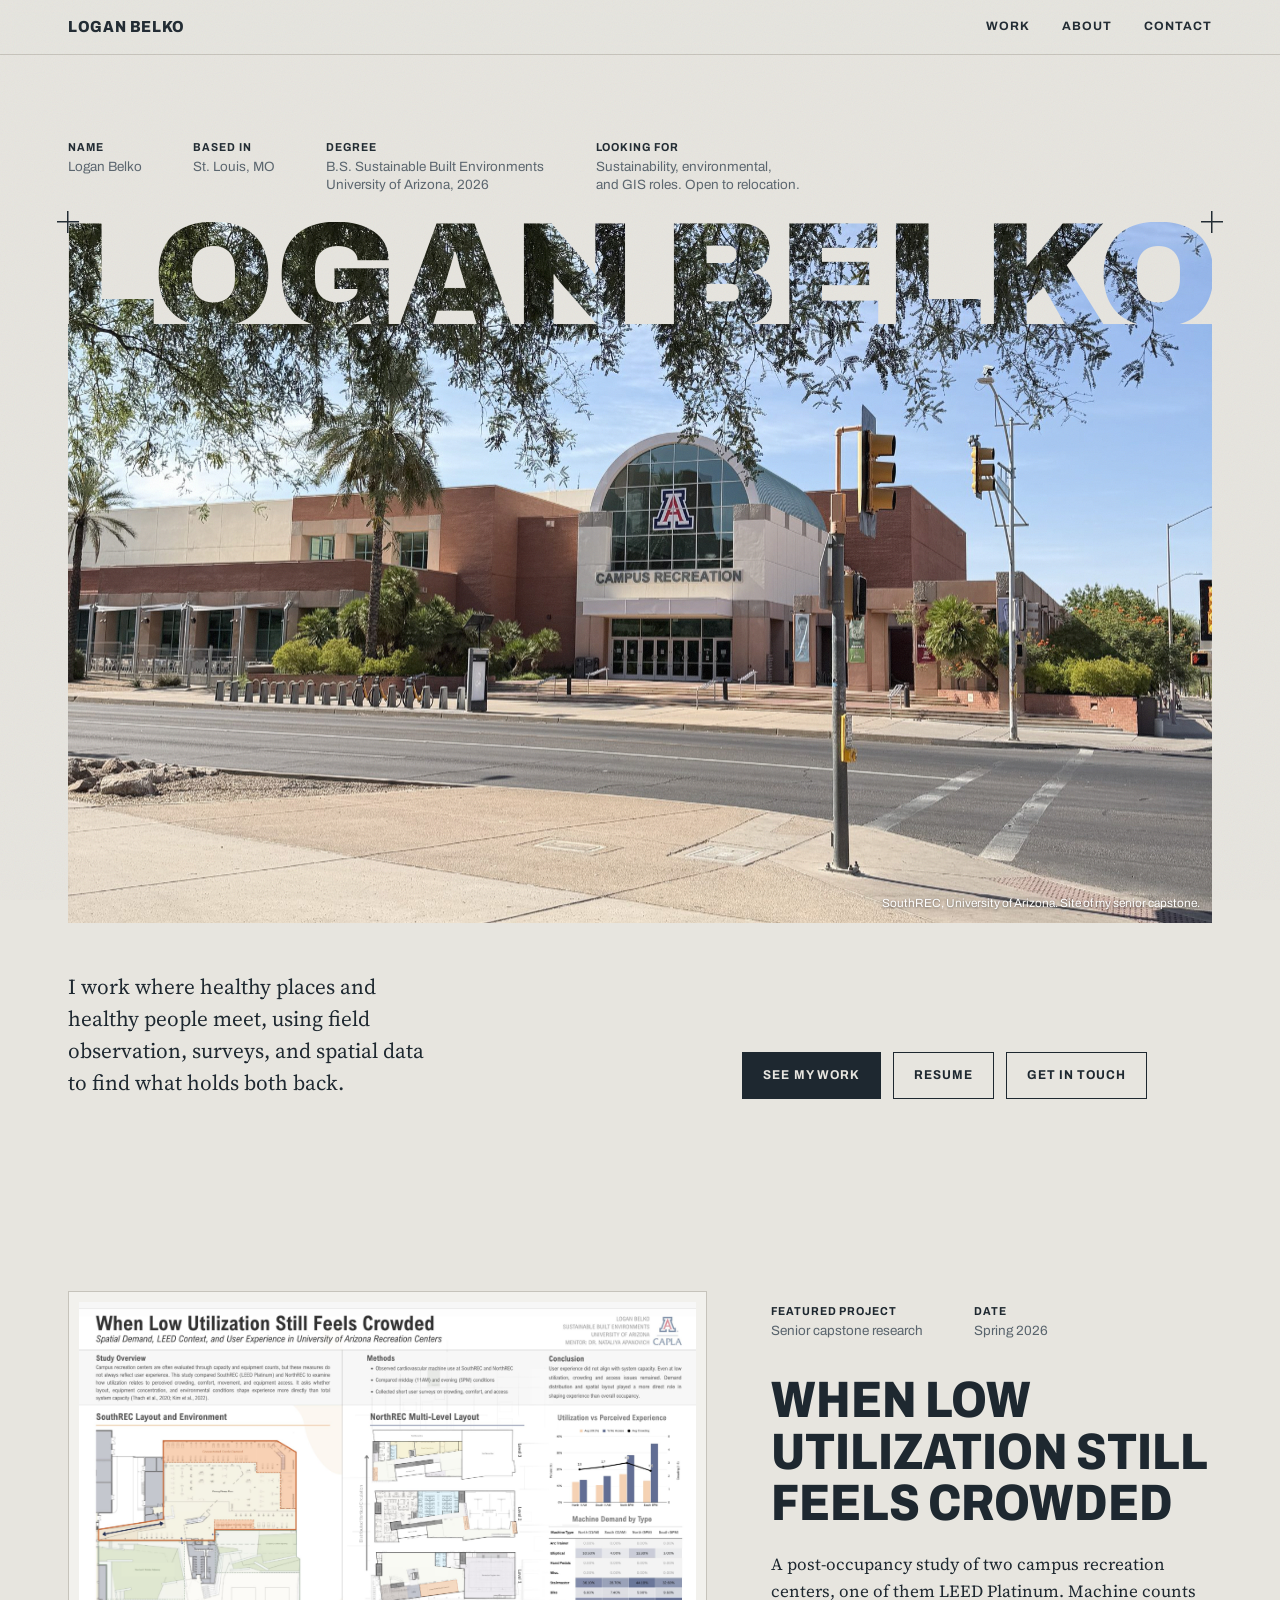
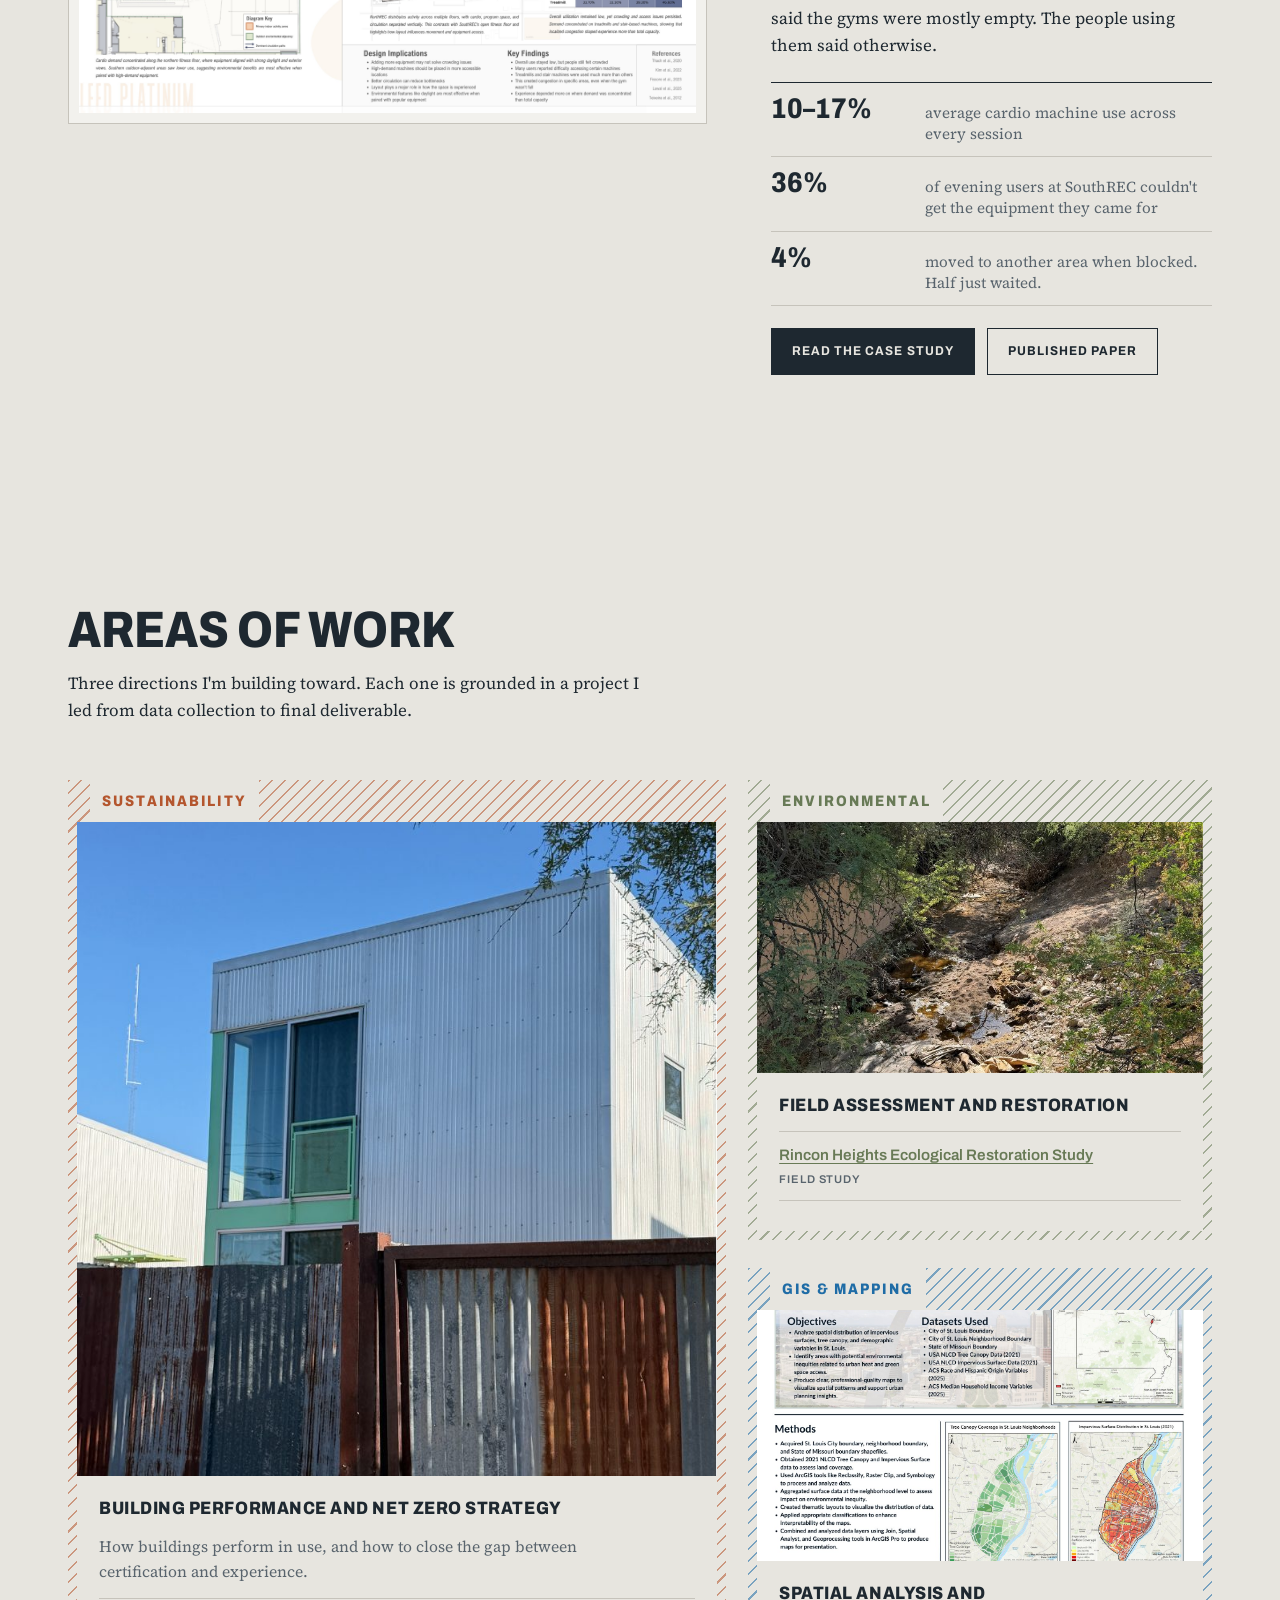
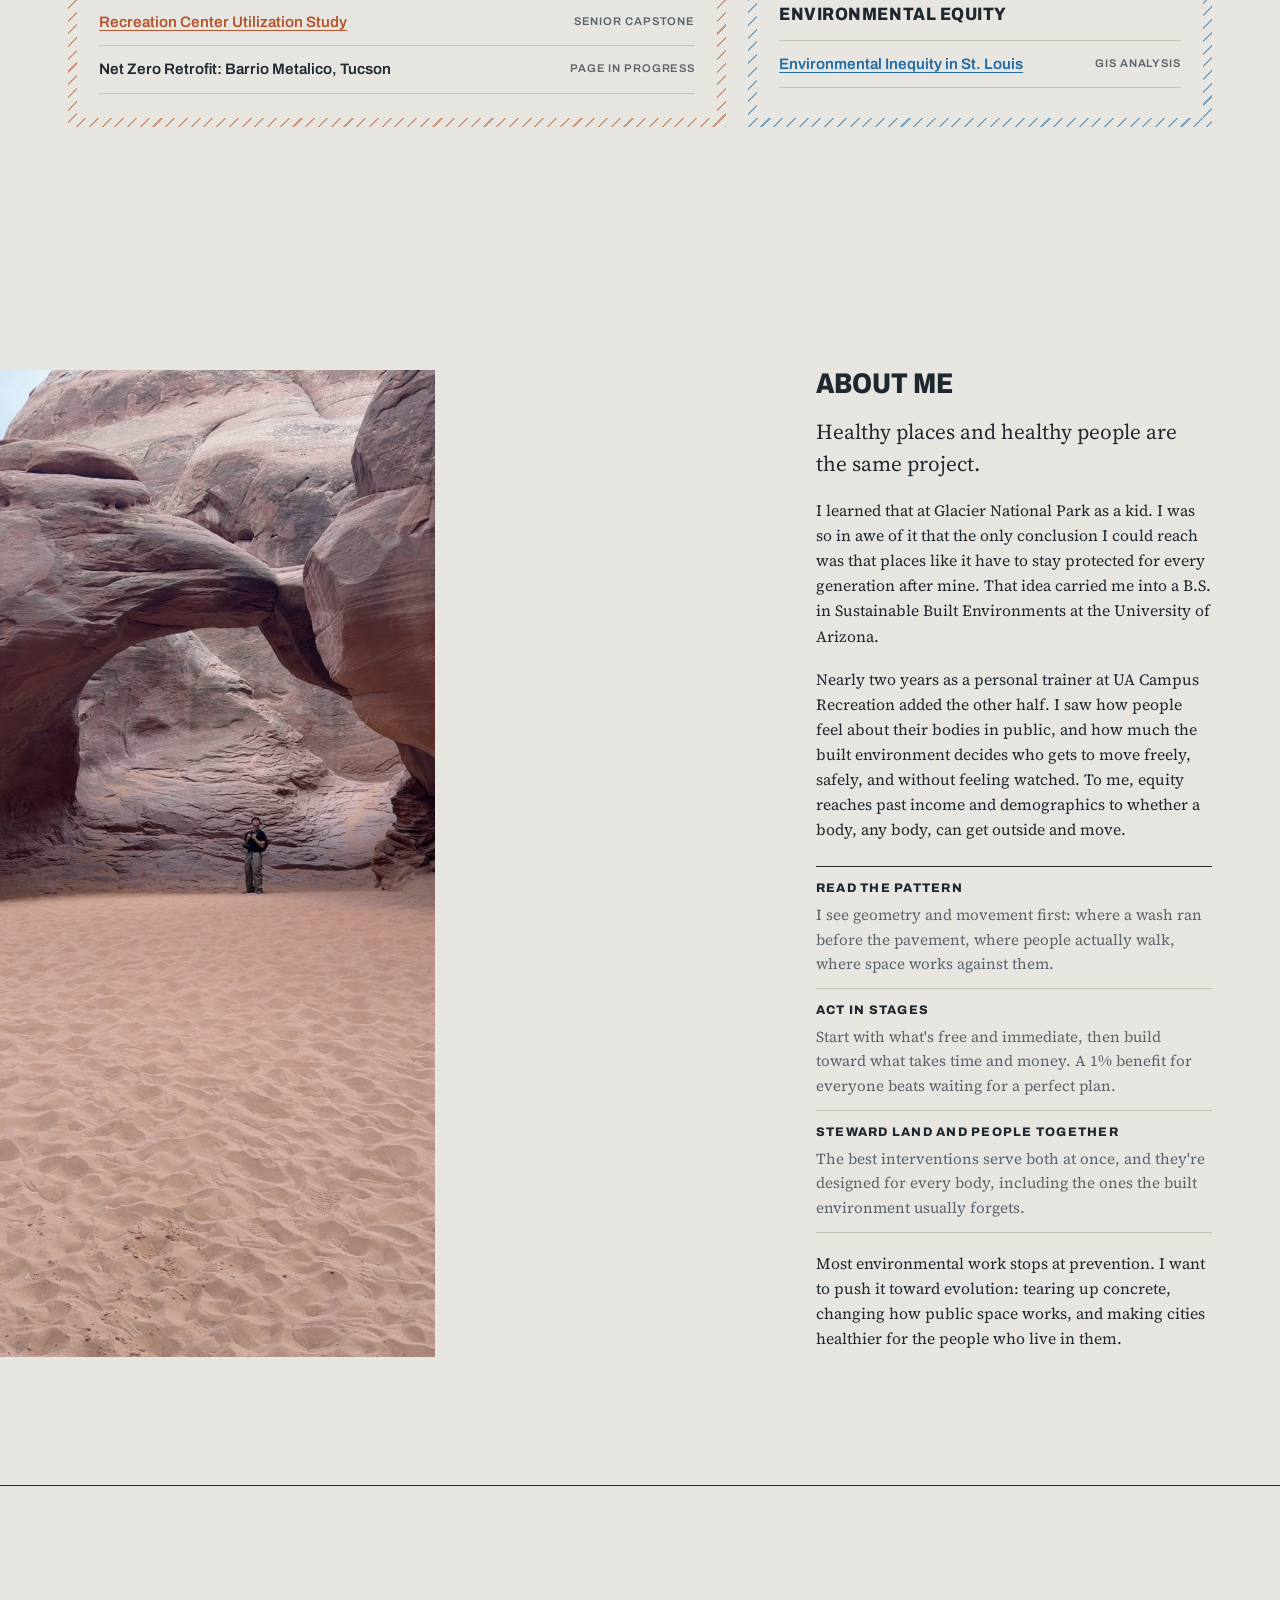
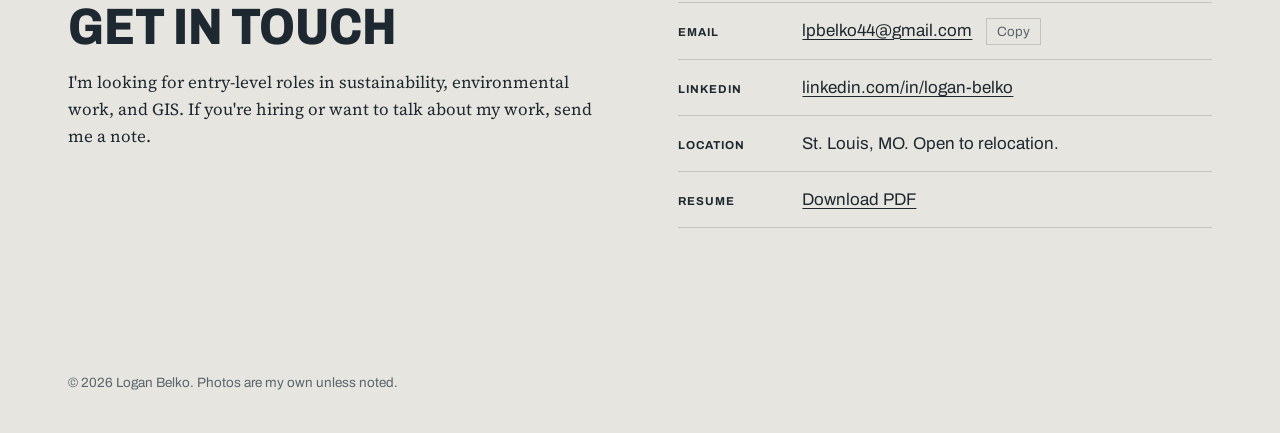
==== index.html @ 1a17f5bf "Add files via upload" ====
<!doctype html>
<html lang="en">
<head>
<meta charset="utf-8">
<meta name="viewport" content="width=device-width, initial-scale=1, viewport-fit=cover">
<title>Logan Belko</title>
<meta name="description" content="Logan Belko: sustainability, environmental, and GIS work grounded in field observation and real-world data.">
<link rel="preconnect" href="https://fonts.googleapis.com">
<link rel="preconnect" href="https://fonts.gstatic.com" crossorigin>
<link rel="stylesheet" href="https://fonts.googleapis.com/css2?family=Archivo:wdth,wght@62..125,400..900&family=Source+Serif+4:ital,opsz,wght@0,8..60,400..600;1,8..60,400&display=swap">
<link rel="stylesheet" href="assets/site.css">
</head>
<body>

<nav class="nav" aria-label="Main">
  <div class="wrap">
    <a class="name" href="#top">Logan Belko</a>
    <ul>
      <li><a href="work.html">Work</a></li>
      <li><a href="#about">About</a></li>
      <li><a href="#contact">Contact</a></li>
    </ul>
  </div>
</nav>

<main id="top">
  <header class="hero">
    <div class="wrap">
      <dl class="tblock">
        <div><dt>Name</dt><dd>Logan Belko</dd></div>
        <div><dt>Based in</dt><dd>St. Louis, MO</dd></div>
        <div><dt>Degree</dt><dd>B.S. Sustainable Built Environments<br>University of Arizona, 2026</dd></div>
        <div><dt>Looking for</dt><dd>Sustainability, environmental,<br>and GIS roles. Open to relocation.</dd></div>
      </dl>

      <figure class="stage sheet">
        <span class="reg tl"></span><span class="reg tr"></span>
        <h1 class="vh">Logan Belko</h1>
        <svg class="hero-svg" viewBox="0 0 1318 808" role="img" aria-label="Logan Belko, with the letters cut out of a photo of SouthREC at the University of Arizona">
          <defs>
            <pattern id="hero-photo" patternUnits="userSpaceOnUse" x="0" y="0" width="1318" height="808">
              <image href="assets/img/southrec-hero.jpg" x="0" y="0" width="1318" height="808" preserveAspectRatio="xMidYMid slice"></image>
            </pattern>
          </defs>
          <rect x="0" y="0" width="1318" height="808" fill="url(#hero-photo)"></rect>
          <rect class="paper" x="-2" y="-2" width="1322" height="120"></rect>
          <text x="-3" y="119" font-size="178" textLength="1330" lengthAdjust="spacingAndGlyphs" fill="url(#hero-photo)">LOGAN BELKO</text>
        </svg>
        <figcaption>SouthREC, University of Arizona. Site of my senior capstone.</figcaption>
      </figure>

      <div class="hero-foot">
        <p class="lede">I work where healthy places and healthy people meet, using field observation, surveys, and spatial data to find what holds both back.</p>
        <div class="actions">
          <a class="btn" href="work.html">See my work</a>
          <a class="btn ghost" href="assets/docs/belko-resume.pdf" target="_blank" rel="noopener">Resume</a>
          <a class="btn ghost" href="#contact">Get in touch</a>
        </div>
      </div>
    </div>
  </header>

  <section class="featured" id="work" aria-labelledby="feat-h">
    <div class="wrap grid">
      <figure>
        <a href="capstone.html"><img src="assets/img/capstone-poster.jpg" width="2800" height="1867" alt="Capstone research poster titled When Low Utilization Still Feels Crowded, with annotated floor plans of SouthREC and NorthREC and a utilization chart."></a>
      </figure>
      <div class="copy">
        <dl class="tblock">
          <div><dt>Featured project</dt><dd>Senior capstone research</dd></div>
          <div><dt>Date</dt><dd>Spring 2026</dd></div>
        </dl>
        <h2 id="feat-h">When low utilization still feels crowded</h2>
        <p>A post-occupancy study of two campus recreation centers, one of them LEED Platinum. Machine counts said the gyms were mostly empty. The people using them said otherwise.</p>
        <div class="stats">
          <div class="stat"><b>10–17%</b><span>average cardio machine use across every session</span></div>
          <div class="stat"><b>36%</b><span>of evening users at SouthREC couldn't get the equipment they came for</span></div>
          <div class="stat"><b>4%</b><span>moved to another area when blocked. Half just waited.</span></div>
        </div>
        <div class="actions"><a class="btn" href="capstone.html">Read the case study</a><a class="btn ghost" href="https://repository.arizona.edu/items/dd9e763f-9bd4-4ec1-b362-192975fb0008" target="_blank" rel="noopener">Published paper</a></div>
      </div>
    </div>
  </section>

  <section class="areas" aria-labelledby="areas-h">
    <div class="wrap">
      <div class="head">
        <h2 id="areas-h">Areas of work</h2>
        <p>Three directions I'm building toward. Each one is grounded in a project I led from data collection to final deliverable.</p>
      </div>
      <div class="plots">
        <article class="plot sust">
          <div class="tag">Sustainability</div>
          <div class="body">
            <img src="assets/img/barrio-metalico.jpg" width="799" height="816" alt="Corrugated metal facade of a Barrio Metalico housing unit in Tucson, behind a rusted metal fence.">
            <div class="text">
              <h3>Building performance and Net Zero strategy</h3>
              <p class="desc">How buildings perform in use, and how to close the gap between certification and experience.</p>
              <ul>
                <li><a href="capstone.html">Recreation Center Utilization Study</a><span class="status">Senior capstone</span></li>
                <li>Net Zero Retrofit: Barrio Metalico, Tucson<span class="status">Page in progress</span></li>
              </ul>
            </div>
          </div>
        </article>
        <article class="plot env">
          <div class="tag">Environmental</div>
          <div class="body">
            <img src="assets/img/rincon-wash.jpg" width="720" height="864" alt="Dry urban wash in Tucson lined with mesquite and dense brush.">
            <div class="text">
              <h3>Field assessment and restoration</h3>
              <ul>
                <li><a href="rincon.html">Rincon Heights Ecological Restoration Study</a><span class="status">Field study</span></li>
              </ul>
            </div>
          </div>
        </article>
        <article class="plot gis">
          <div class="tag">GIS &amp; Mapping</div>
          <div class="body">
            <img src="assets/img/stl-gis-poster.jpg" width="1400" height="1867" style="object-position: center 42%" alt="Poster titled Environmental Inequity in St. Louis, with maps of tree canopy and impervious surface by neighborhood.">
            <div class="text">
              <h3>Spatial analysis and environmental equity</h3>
              <ul>
                <li><a href="stl-gis.html">Environmental Inequity in St. Louis</a><span class="status">GIS analysis</span></li>
              </ul>
            </div>
          </div>
        </article>
      </div>
    </div>
  </section>

  <section class="about" id="about" aria-labelledby="about-h">
    <div class="grid" style="position:relative">
      <figure>
        <img src="assets/img/logan-arches.jpg" width="900" height="1581" alt="Logan Belko standing beneath a red sandstone arch on a sandy trail.">
      </figure>
      <div class="copy">
        <h2 id="about-h">About me</h2>
        <p class="lede" style="font-size: var(--step-1); max-width: none">Healthy places and healthy people are the same project.</p>
        <p>I learned that at Glacier National Park as a kid. I was so in awe of it that the only conclusion I could reach was that places like it have to stay protected for every generation after mine. That idea carried me into a B.S. in Sustainable Built Environments at the University of Arizona.</p>
        <p>Nearly two years as a personal trainer at UA Campus Recreation added the other half. I saw how people feel about their bodies in public, and how much the built environment decides who gets to move freely, safely, and without feeling watched. To me, equity reaches past income and demographics to whether a body, any body, can get outside and move.</p>
        <div class="ethos" aria-label="How I work">
          <div><b>Read the pattern</b><span>I see geometry and movement first: where a wash ran before the pavement, where people actually walk, where space works against them.</span></div>
          <div><b>Act in stages</b><span>Start with what's free and immediate, then build toward what takes time and money. A 1% benefit for everyone beats waiting for a perfect plan.</span></div>
          <div><b>Steward land and people together</b><span>The best interventions serve both at once, and they're designed for every body, including the ones the built environment usually forgets.</span></div>
        </div>
        <p>Most environmental work stops at prevention. I want to push it toward evolution: tearing up concrete, changing how public space works, and making cities healthier for the people who live in them.</p>
      </div>
    </div>
  </section>

  <section class="contact" id="contact" aria-labelledby="contact-h">
    <div class="wrap grid">
      <div style="display:grid; gap:16px; align-content:start">
        <h2 id="contact-h">Get in touch</h2>
        <p>I'm looking for entry-level roles in sustainability, environmental work, and GIS. If you're hiring or want to talk about my work, send me a note.</p>
      </div>
      <dl>
        <div><dt>Email</dt><dd><a href="mailto:lpbelko44@gmail.com" id="email">lpbelko44@gmail.com</a><button class="copy-btn" type="button" id="copy-email" data-copy="lpbelko44@gmail.com">Copy</button></dd></div>
        <div><dt>LinkedIn</dt><dd><a href="https://www.linkedin.com/in/logan-belko" target="_blank" rel="noopener">linkedin.com/in/logan-belko</a></dd></div>
        <div><dt>Location</dt><dd>St. Louis, MO. Open to relocation.</dd></div>
        <div><dt>Resume</dt><dd><a href="assets/docs/belko-resume.pdf" target="_blank" rel="noopener">Download PDF</a></dd></div>
      </dl>
    </div>
  </section>
</main>

<footer><div class="wrap">© 2026 Logan Belko. Photos are my own unless noted.</div></footer>

<script>
document.querySelectorAll('.copy-btn').forEach(function (b) {
  b.addEventListener('click', function () {
    var t = b.getAttribute('data-copy');
    var done = function () { b.textContent = 'Copied'; setTimeout(function () { b.textContent = 'Copy'; }, 1600); };
    if (navigator.clipboard && navigator.clipboard.writeText) {
      navigator.clipboard.writeText(t).then(done, function () { selectText(); });
    } else { selectText(); }
    function selectText() { var r = document.createRange(); r.selectNodeContents(document.getElementById('email')); var s = getSelection(); s.removeAllRanges(); s.addRange(r); }
  });
});
</script>
<script>
// Fit the name to the photo's edges using the font that actually loaded:
// measure the letters' ink, scale so the L and O touch the left and right edges,
// and set the baseline on the top of the photo with no gap.
(function () {
  var svg = document.querySelector('.hero-svg');
  if (!svg || !document.fonts) return;
  var t = svg.querySelector('text'), paper = svg.querySelector('.paper'), W = 1318;
  function fit() {
    var ctx = document.createElement('canvas').getContext('2d');
    ctx.font = '900 100px Archivo';
    var m = ctx.measureText(t.textContent);
    if (!m.actualBoundingBoxAscent) return;
    var left = -m.actualBoundingBoxLeft, right = m.actualBoundingBoxRight, asc = m.actualBoundingBoxAscent;
    var k = W / (right - left);
    t.removeAttribute('textLength'); t.removeAttribute('lengthAdjust');
    t.setAttribute('font-size', (100 * k).toFixed(3));
    t.setAttribute('x', (-left * k).toFixed(3));
    var base = asc * k;
    t.setAttribute('y', base.toFixed(3));
    paper.setAttribute('height', (base + 2 - 1.5).toFixed(3)); // paper stops just above the baseline
  }
  document.fonts.load('900 100px Archivo').then(fit, fit);
  window.addEventListener('load', fit);
})();
</script>
</body>
</html>
---- assets/site.css ----
/* Layout concept: the site reads like a set of plan sheets. Each page has a
   title block (small labels over values), registration marks at the corners,
   generous negative space, and hatched "plots" that organize work like a site map. */
:root {
  --paper: #E7E5DF;      /* concrete */
  --surface: #F2F1ED;    /* lighter sheet */
  --ink: #1E2830;        /* slate ink */
  --muted: #59646D;
  --line: #C6C3BB;
  --rust: #B4562E;       /* oxidized corrugated metal */
  --sage: #687A56;       /* creosote / desert sage */
  --sky: #1F6CA6;        /* Tucson sky */
  --grain-opacity: .07;

  --display: "Archivo", "Helvetica Neue", Arial, sans-serif;
  --body: "Source Serif 4", Georgia, "Times New Roman", serif;

  --step--1: .84rem;
  --step-0: 1.06rem;
  --step-1: 1.33rem;
  --step-2: 1.78rem;
  --step-3: clamp(2rem, 4.4vw, 3.2rem);
  --step-4: clamp(2.6rem, 7vw, 5.6rem);

  --gutter: clamp(16px, 4vw, 48px);
  --max: 1240px;
  color-scheme: light;
}
@media (prefers-color-scheme: dark) {
  :root:not([data-theme="light"]) {
    --paper: #1C232A; --surface: #232C34; --ink: #E6E3DC; --muted: #A3ACB4;
    --line: #38434D; --rust: #D0703F; --sage: #9DB088; --sky: #5A9AD0;
    --grain-opacity: .05; color-scheme: dark;
  }
}
:root[data-theme="dark"] {
  --paper: #1C232A; --surface: #232C34; --ink: #E6E3DC; --muted: #A3ACB4;
  --line: #38434D; --rust: #D0703F; --sage: #9DB088; --sky: #5A9AD0;
  --grain-opacity: .05; color-scheme: dark;
}

*, *::before, *::after { box-sizing: border-box; }
html { scroll-behavior: smooth; }
@media (prefers-reduced-motion: reduce) { html { scroll-behavior: auto; } }
body {
  margin: 0;
  background: var(--paper);
  color: var(--ink);
  font-family: var(--body);
  font-size: var(--step-0);
  line-height: 1.6;
  -webkit-font-smoothing: antialiased;
}
/* paper grain */
body::before {
  content: ""; position: fixed; inset: 0; pointer-events: none; z-index: 50;
  opacity: var(--grain-opacity);
  background-image: url("data:image/svg+xml;utf8,<svg xmlns='http://www.w3.org/2000/svg' width='180' height='180'><filter id='n'><feTurbulence type='fractalNoise' baseFrequency='.9' numOctaves='2' stitchTiles='stitch'/></filter><rect width='100%' height='100%' filter='url(%23n)'/></svg>");
}
img { max-width: 100%; display: block; height: auto; }
a { color: inherit; text-decoration-thickness: 1px; text-underline-offset: .2em; }
a:hover { color: var(--rust); }
:focus-visible { outline: 2px solid var(--sky); outline-offset: 3px; }
.vh { position: absolute !important; width: 1px; height: 1px; overflow: hidden; clip: rect(0 0 0 0); white-space: nowrap; }

.wrap { max-width: var(--max); margin-inline: auto; padding-inline: var(--gutter); }
section { padding-block: clamp(56px, 9vw, 120px); }

/* ---------- type ---------- */
h1, h2, h3 { font-family: var(--display); line-height: 1; margin: 0; text-wrap: balance; text-transform: uppercase; letter-spacing: 0; }
h2 { font-size: var(--step-3); font-weight: 800; font-stretch: 85%; }
h3 { font-size: 1.12rem; font-weight: 800; font-stretch: 88%; line-height: 1.2; letter-spacing: .03em; }
p { margin: 0; max-width: 65ch; }
.lede { font-size: var(--step-1); line-height: 1.5; max-width: 34ch; }
.small { font-size: var(--step--1); color: var(--muted); }

/* title block: small label over value, like a drawing sheet */
.tblock { display: flex; flex-wrap: wrap; gap: 14px clamp(20px, 4vw, 56px); font-family: var(--display); font-size: var(--step--1); line-height: 1.35; }
.tblock div { min-width: 0; }
.tblock dt, .tblock .k { font-weight: 700; font-stretch: 90%; text-transform: uppercase; letter-spacing: .08em; font-size: .72rem; margin-bottom: 2px; }
.tblock dd, .tblock .v { margin: 0; color: var(--muted); }

/* registration marks */
.sheet { position: relative; }
.reg { position: absolute; width: 22px; height: 22px; pointer-events: none;
  background:
    linear-gradient(var(--ink), var(--ink)) center / 100% 1.5px no-repeat,
    linear-gradient(var(--ink), var(--ink)) center / 1.5px 100% no-repeat; }
.reg.tl { top: -11px; left: -11px; } .reg.tr { top: -11px; right: -11px; }
.reg.bl { bottom: -11px; left: -11px; } .reg.br { bottom: -11px; right: -11px; }

/* ---------- nav ---------- */
.nav { position: sticky; top: env(safe-area-inset-top, 0px); z-index: 20; background: color-mix(in srgb, var(--paper) 92%, transparent); backdrop-filter: blur(6px); border-bottom: 1px solid var(--line); }
.nav .wrap { display: flex; align-items: center; justify-content: space-between; gap: 16px; padding-block: 14px; font-family: var(--display); }
.nav .name { font-weight: 800; font-stretch: 88%; text-decoration: none; font-size: 1rem; text-transform: uppercase; letter-spacing: .04em; }
.nav ul { display: flex; gap: clamp(14px, 3vw, 32px); list-style: none; margin: 0; padding: 0; font-size: .76rem; font-weight: 700; text-transform: uppercase; letter-spacing: .08em; }
.nav ul a { text-decoration: none; }

/* ---------- buttons ---------- */
.actions { display: flex; flex-wrap: wrap; gap: 12px; }
.btn { display: inline-block; font-family: var(--display); font-weight: 700; font-stretch: 92%; font-size: .8rem; text-transform: uppercase; letter-spacing: .08em; padding: 12px 20px; text-decoration: none; border: 1.5px solid var(--ink); background: var(--ink); color: var(--paper); }
.btn:hover { background: var(--rust); border-color: var(--rust); color: var(--paper); }
.btn.ghost { background: transparent; color: var(--ink); }
.btn.ghost:hover { border-color: var(--rust); color: var(--rust); background: transparent; }

/* ---------- hero (home) ---------- */
.hero { padding-block: clamp(32px, 6vw, 72px) clamp(40px, 6vw, 80px); }
.hero .tblock { margin-bottom: clamp(16px, 3vw, 28px); }
.stage { margin: 0; position: relative; width: 100%; }
.hero-svg { display: block; width: 100%; height: auto; }
.hero-svg .paper { fill: var(--paper); }
.hero-svg text { font-family: var(--display); font-weight: 900; font-stretch: 100%; }
.stage .reg { z-index: 2; }
.stage figcaption { position: absolute; right: 12px; bottom: 10px; font-family: var(--display); font-size: .74rem; color: #fff; text-shadow: 0 1px 3px rgba(0,0,0,.6); }
.hero-foot { display: grid; grid-template-columns: minmax(0, 1.3fr) minmax(0, 1fr); gap: 28px clamp(24px, 5vw, 72px); align-items: end; margin-top: clamp(28px, 4vw, 48px); }
@media (max-width: 760px) { .hero-foot { grid-template-columns: 1fr; } }

/* ---------- featured ---------- */
.featured .grid { display: grid; grid-template-columns: minmax(0, 1.45fr) minmax(0, 1fr); gap: clamp(28px, 5vw, 64px); align-items: start; }
.featured figure { margin: 0; border: 1px solid var(--line); background: var(--surface); padding: 10px; }
.featured .copy { display: grid; gap: 22px; }
.stats { display: grid; gap: 0; border-top: 1.5px solid var(--ink); }
.stat { display: grid; grid-template-columns: 8.6rem minmax(0, 1fr); gap: 16px; align-items: baseline; padding-block: 12px; border-bottom: 1px solid var(--line); }
.stat b { font-family: var(--display); font-size: var(--step-2); font-weight: 800; font-stretch: 85%; font-variant-numeric: tabular-nums; line-height: 1; white-space: nowrap; }
.stat span { font-size: .95rem; color: var(--muted); line-height: 1.4; }
@media (max-width: 860px) { .featured .grid { grid-template-columns: 1fr; } }

/* ---------- work areas as hatched plots ---------- */
.areas .head { display: grid; gap: 14px; margin-bottom: clamp(36px, 5vw, 56px); }
.plots { display: grid; grid-template-columns: repeat(12, minmax(0, 1fr)); gap: 28px 22px; }
.plot { --c: var(--rust); position: relative; padding: 42px 9px 9px;
  background: repeating-linear-gradient(135deg, color-mix(in srgb, var(--c) 55%, transparent) 0 1.5px, transparent 1.5px 9px); }
.plot.sust { --c: var(--rust); grid-column: 1 / 8; grid-row: 1 / 3; }
.plot.env  { --c: var(--sage); grid-column: 8 / 13; grid-row: 1; }
.plot.gis  { --c: var(--sky);  grid-column: 8 / 13; grid-row: 2; }
/* the notch: a section of linework removed, holding the area name */
.plot .tag { position: absolute; top: 0; left: 22px; height: 42px; display: flex; align-items: center; padding-inline: 12px;
  background: var(--paper); color: var(--c); font-family: var(--display); font-weight: 800; font-stretch: 85%;
  font-size: .95rem; letter-spacing: .14em; text-transform: uppercase; }
.plot .body { background: var(--paper); display: grid; grid-template-rows: auto 1fr; min-width: 0; height: 100%; }
.plot .body img { width: 100%; object-fit: cover; aspect-ratio: 16 / 9; }
.plot.sust .body { grid-template-rows: minmax(0, 1fr) auto; }
.plot.sust .body img { aspect-ratio: auto; height: 100%; min-height: 300px; }
.plot .text { padding: 22px 22px 24px; display: grid; gap: 14px; align-content: start; }
.plot .desc { color: var(--muted); font-size: .98rem; }
.plot ul { list-style: none; margin: 0; padding: 0; display: grid; border-top: 1px solid var(--line); }
.plot li { display: flex; flex-wrap: wrap; justify-content: space-between; gap: 4px 16px; padding-block: 11px; border-bottom: 1px solid var(--line); font-family: var(--display); font-size: .95rem; font-weight: 600; }
.plot li .status { font-weight: 600; color: var(--muted); font-size: .7rem; text-transform: uppercase; letter-spacing: .08em; align-self: center; }
.plot li a { color: var(--c); }
@media (max-width: 860px) {
  .plot.sust, .plot.env, .plot.gis { grid-column: 1 / -1; grid-row: auto; }
  .plot.sust .body img { aspect-ratio: 4 / 3; height: auto; min-height: 0; }
}

/* ---------- about: staircase composition ----------
   A tall photo runs off the left edge of the page; the text sits small and low
   in a wide field of empty space, like the lone figure on the stairs. */
.about { padding-block: clamp(64px, 10vw, 140px); overflow: hidden; }
.about .grid { display: grid; grid-template-columns: minmax(0, 34vw) minmax(0, 1fr); min-height: clamp(560px, 88vh, 880px); }
.about figure { margin: 0; height: 100%; position: relative; }
.about img { width: 100%; height: 100%; object-fit: cover; object-position: center 40%; }
.about .copy { align-self: end; justify-self: end; display: grid; gap: 18px; box-sizing: content-box; max-width: 44ch;
  padding-inline: clamp(32px, 6vw, 96px) max(var(--gutter), calc((100vw - var(--max)) / 2 + var(--gutter))); padding-bottom: 6px; }
.about .copy h2 { font-size: var(--step-2); }
.about .copy p { font-size: .98rem; }
.about .mark { position: absolute; top: 0; right: max(var(--gutter), calc((100vw - var(--max)) / 2 + var(--gutter))); font-family: var(--display); font-size: .72rem; font-weight: 700; letter-spacing: .08em; text-transform: uppercase; color: var(--muted); }
@media (max-width: 760px) {
  .about .grid { grid-template-columns: 1fr; min-height: 0; gap: 32px; }
  .about figure { height: auto; margin-right: 30%; }
  .about img { aspect-ratio: 3 / 4; height: auto; }
  .about .copy { justify-self: stretch; padding-inline: var(--gutter); box-sizing: border-box; max-width: none; }
  .about .mark { display: none; }
}

/* ---------- contact ---------- */
.contact { border-top: 1.5px solid var(--ink); }
.contact .grid { display: grid; grid-template-columns: minmax(0, 1fr) minmax(0, 1fr); gap: 32px clamp(24px, 6vw, 96px); }
.contact dl { margin: 0; display: grid; gap: 0; border-top: 1px solid var(--line); font-family: var(--display); }
.contact dl div { display: grid; grid-template-columns: 7rem minmax(0, 1fr); gap: 12px; padding-block: 14px; border-bottom: 1px solid var(--line); align-items: baseline; }
.contact dt { font-weight: 700; font-size: .72rem; text-transform: uppercase; letter-spacing: .08em; }
.contact dd { margin: 0; overflow-wrap: anywhere; display: flex; flex-wrap: wrap; gap: 8px 14px; align-items: baseline; }
.copy-btn { font: inherit; font-size: var(--step--1); background: none; border: 1px solid var(--line); color: var(--muted); padding: 2px 10px; cursor: pointer; }
.copy-btn:hover { border-color: var(--ink); color: var(--ink); }
@media (max-width: 760px) { .contact .grid { grid-template-columns: 1fr; } }
footer { padding-block: 28px 40px; font-family: var(--display); font-size: var(--step--1); color: var(--muted); }

/* ---------- project page ---------- */
.p-hero { padding-block: clamp(40px, 7vw, 88px) clamp(28px, 4vw, 48px); display: grid; gap: clamp(24px, 4vw, 40px); }
.p-hero h1 { font-size: var(--step-4); font-weight: 900; font-stretch: 80%; line-height: .94; max-width: 16ch; }
.p-hero .sub { font-size: var(--step-1); font-style: italic; color: var(--muted); max-width: 46ch; }
.back { font-family: var(--display); font-size: .74rem; font-weight: 700; text-decoration: none; text-transform: uppercase; letter-spacing: .08em; }
.poster { margin: 0; border: 1px solid var(--line); background: var(--surface); padding: clamp(6px, 1.2vw, 14px); }
.poster figcaption, .fig figcaption { font-family: var(--display); font-size: var(--step--1); color: var(--muted); margin-top: 10px; }
.keyfigs { display: grid; grid-template-columns: repeat(3, minmax(0, 1fr)); border-top: 1.5px solid var(--ink); }
.keyfigs div { padding: 18px 20px 4px 0; display: grid; gap: 8px; align-content: start; }
.keyfigs b { font-family: var(--display); font-size: var(--step-3); font-weight: 800; font-stretch: 82%; line-height: 1; font-variant-numeric: tabular-nums; }
.keyfigs span { color: var(--muted); font-size: .97rem; line-height: 1.45; max-width: 30ch; }
@media (max-width: 700px) { .keyfigs { grid-template-columns: 1fr; } .keyfigs div { border-bottom: 1px solid var(--line); padding-bottom: 16px; } }

.split { display: grid; grid-template-columns: minmax(0, 260px) minmax(0, 1fr); gap: 20px clamp(28px, 6vw, 88px); align-items: start; }
.split > h2 { font-size: var(--step-2); position: sticky; top: 80px; }
.split .content { display: grid; gap: 22px; min-width: 0; }
@media (max-width: 820px) { .split { grid-template-columns: 1fr; } .split > h2 { position: static; } }
.p-section { padding-block: clamp(44px, 7vw, 96px); border-top: 1px solid var(--line); }

.spec { margin: 0; display: grid; border-top: 1.5px solid var(--ink); }
.spec div { display: grid; grid-template-columns: 9rem minmax(0, 1fr); gap: 16px; padding-block: 12px; border-bottom: 1px solid var(--line); }
.spec dt { font-family: var(--display); font-weight: 700; font-size: .74rem; text-transform: uppercase; letter-spacing: .08em; padding-top: .3em; }
.spec dd { margin: 0; }
@media (max-width: 520px) { .spec div { grid-template-columns: 1fr; gap: 2px; } }

.finding { display: grid; gap: 14px; min-width: 0; }
.finding > *, .split .content > * { min-width: 0; }
.finding + .finding { margin-top: clamp(28px, 4vw, 44px); }
.chart-card { background: var(--surface); border: 1px solid var(--line); padding: clamp(14px, 2.5vw, 26px); }
.legend { display: flex; flex-wrap: wrap; gap: 8px 22px; font-family: var(--display); font-size: var(--step--1); margin-bottom: 8px; }
.legend i { display: inline-block; width: 10px; height: 10px; border-radius: 50%; margin-right: 7px; vertical-align: 0; }
.chart-wrap { overflow-x: auto; }
.chart-wrap svg { display: block; width: 100%; min-width: 520px; height: auto; font-family: var(--display); }
.chart-wrap svg .axis { stroke: var(--line); }
.chart-wrap svg .tick { fill: var(--muted); font-size: 12px; }
.chart-wrap svg .rowlab { fill: var(--ink); font-size: 13px; font-weight: 600; }
.chart-wrap svg .val { fill: var(--ink); font-size: 12px; font-variant-numeric: tabular-nums; }
.chart-wrap svg .link { stroke: var(--line); stroke-width: 3; stroke-linecap: round; }
.chart-wrap svg .d-use { fill: var(--sky); stroke: var(--surface); stroke-width: 2; }
.chart-wrap svg .d-no { fill: var(--rust); stroke: var(--surface); stroke-width: 2; }
.chart-wrap svg .hit:hover + g circle, .chart-wrap svg g.row:hover circle { r: 8; }

details { font-family: var(--display); font-size: var(--step--1); margin-top: 12px; }
details summary { cursor: pointer; color: var(--muted); }
.data { width: 100%; border-collapse: collapse; font-family: var(--display); font-size: .92rem; font-variant-numeric: tabular-nums; }
.data th, .data td { text-align: left; padding: 9px 10px 9px 0; border-bottom: 1px solid var(--line); }
.data thead th { font-weight: 700; border-bottom: 1.5px solid var(--ink); font-size: .72rem; text-transform: uppercase; letter-spacing: .06em; }
.data td.num { text-align: right; padding-right: 0; }
.tbl-wrap { overflow-x: auto; }
.barcell { display: grid; grid-template-columns: minmax(0, 1fr) 3.4rem; align-items: center; gap: 8px; min-width: 110px; }
.barcell i { display: block; height: 8px; background: var(--sky); border-radius: 0 4px 4px 0; }
.barcell span { text-align: right; }

.hbars { display: grid; gap: 10px; font-family: var(--display); font-size: .95rem; }
.hbars div { display: grid; grid-template-columns: 11rem minmax(0, 1fr) 3.4rem; gap: 12px; align-items: center; }
.hbars i { display: block; height: 14px; background: var(--rust); border-radius: 0 4px 4px 0; }
.hbars span { text-align: right; font-variant-numeric: tabular-nums; }
@media (max-width: 520px) { .hbars div { grid-template-columns: 8rem minmax(0, 1fr) 3rem; font-size: .88rem; } }

.plans { display: grid; grid-template-columns: repeat(2, minmax(0, 1fr)); gap: 20px; }
.fig { margin: 0; }
.fig img { border: 1px solid var(--line); background: #fff; }
@media (max-width: 700px) { .plans { grid-template-columns: 1fr; } }

.bul { margin: 0; padding: 0; list-style: none; display: grid; border-top: 1.5px solid var(--ink); }
.bul li { padding: 12px 0; border-bottom: 1px solid var(--line); max-width: 65ch; }
.links-row { display: flex; flex-wrap: wrap; gap: 12px; }

/* ---------- work index page ---------- */
.w-area { padding-block: clamp(28px, 4vw, 48px); }
.w-band { --c: var(--rust); position: relative; height: 42px; margin-bottom: 8px;
  background: repeating-linear-gradient(135deg, color-mix(in srgb, var(--c) 55%, transparent) 0 1.5px, transparent 1.5px 9px); }
.w-band.env { --c: var(--sage); } .w-band.gis { --c: var(--sky); }
.w-band h2 { position: absolute; top: 0; left: 22px; height: 42px; display: flex; align-items: center; padding-inline: 12px;
  background: var(--paper); color: var(--c); font-size: .95rem; font-weight: 800; font-stretch: 85%; letter-spacing: .14em; }
.w-list { list-style: none; margin: 0; padding: 0; }
.w-item { display: grid; grid-template-columns: 200px minmax(0, 1fr) auto; gap: 16px clamp(18px, 3vw, 36px); align-items: center;
  padding-block: 18px; border-bottom: 1px solid var(--line); }
.w-item img { width: 200px; aspect-ratio: 4 / 3; object-fit: cover; border: 1px solid var(--line); }
.w-item .t { display: grid; gap: 6px; min-width: 0; }
.w-item h3 { text-transform: none; letter-spacing: 0; font-size: var(--step-1); font-stretch: 90%; }
.w-item h3 a { text-decoration: none; }
.w-item h3 a:hover { color: var(--rust); }
.w-item .meta { font-family: var(--display); font-size: .74rem; font-weight: 600; text-transform: uppercase; letter-spacing: .08em; color: var(--muted); }
.w-item p { color: var(--muted); font-size: .98rem; }
.w-item .status { font-family: var(--display); font-size: .7rem; font-weight: 700; text-transform: uppercase; letter-spacing: .08em; color: var(--muted); white-space: nowrap; }
@media (max-width: 700px) {
  .w-item { grid-template-columns: 1fr; }
  .w-item img { width: 100%; aspect-ratio: 16 / 9; }
}
@media (max-width: 600px) { .stage figcaption { position: static; color: var(--muted); text-shadow: none; margin-top: 8px; font-size: .72rem; } }

/* ---------- placeholders (content still to come) ---------- */
.ph { border: 1.5px dashed var(--line); padding: 18px; display: grid; gap: 6px; align-content: center; justify-items: start;
  background: repeating-linear-gradient(135deg, color-mix(in srgb, var(--muted) 10%, transparent) 0 1px, transparent 1px 10px);
  font-family: var(--display); color: var(--muted); }
.ph b { font-size: .72rem; font-weight: 700; letter-spacing: .1em; text-transform: uppercase; color: var(--ink); }
.ph span { font-size: .9rem; max-width: 44ch; }
.ph.tall { aspect-ratio: 4 / 5; }
.ph.wide { aspect-ratio: 16 / 9; }

/* ---------- map + narrative split (GIS) ---------- */
.layer { display: grid; grid-template-columns: minmax(0, 1fr) minmax(0, 1fr); gap: 24px clamp(28px, 5vw, 72px); align-items: start;
  padding-block: clamp(36px, 6vw, 72px); border-top: 1px solid var(--line); }
.layer figure { margin: 0; position: sticky; top: 84px; }
.layer figure img { width: 100%; border: 1px solid var(--line); background: #fff; }
.layer figure figcaption { font-family: var(--display); font-size: var(--step--1); color: var(--muted); margin-top: 10px; }
.layer .n { display: grid; gap: 16px; min-width: 0; }
.layer .idx { font-family: var(--display); font-size: .72rem; font-weight: 700; letter-spacing: .1em; text-transform: uppercase; color: var(--sky); }
.layer h2 { font-size: var(--step-2); }
.layer .reads { margin: 0; display: grid; border-top: 1.5px solid var(--ink); }
.layer .reads div { display: grid; grid-template-columns: 8.5rem minmax(0, 1fr); gap: 14px; padding-block: 11px; border-bottom: 1px solid var(--line); }
.layer .reads dt { font-family: var(--display); font-size: .72rem; font-weight: 700; letter-spacing: .08em; text-transform: uppercase; padding-top: .3em; }
.layer .reads dd { margin: 0; }
@media (max-width: 820px) { .layer { grid-template-columns: 1fr; } .layer figure { position: static; } }

.verdict { background: var(--ink); color: var(--paper); padding-block: clamp(56px, 9vw, 120px); }
.verdict .wrap { display: grid; gap: clamp(24px, 4vw, 40px); }
.verdict h2 { font-size: var(--step-4); font-weight: 900; font-stretch: 80%; line-height: .95; max-width: 16ch; }
.verdict p { font-size: var(--step-1); line-height: 1.5; max-width: 52ch; }
.verdict .acts { list-style: none; margin: 0; padding: 0; display: grid; grid-template-columns: repeat(auto-fit, minmax(min(100%, 240px), 1fr)); gap: 0; border-top: 1.5px solid var(--paper); }
.verdict .acts li { padding: 18px 20px 18px 0; display: grid; gap: 8px; align-content: start; border-bottom: 1px solid color-mix(in srgb, var(--paper) 30%, transparent); }
.verdict .acts b { font-family: var(--display); font-size: .95rem; font-weight: 800; text-transform: uppercase; letter-spacing: .04em; }
.verdict .acts span { font-size: .97rem; color: color-mix(in srgb, var(--paper) 78%, transparent); }

/* ---------- three-part intervention grid (Rincon) ---------- */
.thesis { font-family: var(--display); font-weight: 900; font-stretch: 78%; text-transform: uppercase; line-height: .9;
  font-size: clamp(3rem, 11vw, 9rem); display: grid; margin: 0; }
.thesis span:nth-child(1) { color: var(--rust); } .thesis span:nth-child(2) { color: var(--sage); } .thesis span:nth-child(3) { color: var(--sky); }
.tiers { display: grid; grid-template-columns: repeat(3, minmax(0, 1fr)); gap: 22px; }
.tier { --c: var(--rust); display: grid; grid-template-rows: auto auto auto 1fr; gap: 14px; align-content: start; padding-top: 14px; border-top: 6px solid var(--c); min-width: 0; }
.tier.t2 { --c: var(--sage); } .tier.t3 { --c: var(--sky); }
.tier .sec { font-family: var(--display); font-size: .72rem; font-weight: 700; letter-spacing: .12em; text-transform: uppercase; color: var(--c); }
.tier h3 { font-size: var(--step-2); font-weight: 900; font-stretch: 80%; letter-spacing: 0; }
.tier p { color: var(--muted); font-size: .98rem; }
.tier ol { list-style: none; margin: 0; padding: 0; display: grid; border-top: 1px solid var(--line); counter-reset: p; }
.tier li { counter-increment: p; display: grid; grid-template-columns: 2.2rem minmax(0, 1fr); gap: 8px; padding-block: 10px; border-bottom: 1px solid var(--line); font-family: var(--display); font-size: .92rem; }
.tier li::before { content: counter(p, decimal-leading-zero); color: var(--c); font-weight: 700; }
.tier li.todo { color: var(--muted); font-style: italic; }
@media (max-width: 900px) { .tiers { grid-template-columns: 1fr; gap: 36px; } }
.chips { display: flex; flex-wrap: wrap; gap: 8px; list-style: none; margin: 0; padding: 0; }
.chips li { font-family: var(--display); font-size: .82rem; padding: 5px 10px; border: 1px solid var(--line); }

/* ---------- about: working philosophy ---------- */
.about .ethos { display: grid; gap: 0; border-top: 1.5px solid var(--ink); margin-top: 6px; }
.about .ethos div { display: grid; gap: 4px; padding-block: 12px; border-bottom: 1px solid var(--line); }
.about .ethos b { font-family: var(--display); font-size: .78rem; font-weight: 800; letter-spacing: .1em; text-transform: uppercase; }
.about .ethos span { font-size: .95rem; color: var(--muted); }

/* ---------- Rincon: aerial timeline, tier sections, partners, quote ---------- */
.timeline-wrap { overflow-x: auto; }
.timeline { display: grid; grid-template-columns: repeat(5, minmax(150px, 1fr)); gap: 12px; min-width: 760px; list-style: none; margin: 0; padding: 0; }
.timeline li { display: grid; gap: 8px; align-content: start; }
.timeline img { width: 100%; aspect-ratio: 16 / 10; object-fit: cover; border: 1px solid var(--line); }
.timeline b { font-family: var(--display); font-size: var(--step-1); font-weight: 900; font-stretch: 85%; border-top: 1.5px solid var(--ink); padding-top: 6px; }
.timeline span { font-size: .9rem; color: var(--muted); line-height: 1.45; }
.timeline li.key b { color: var(--rust); border-top-color: var(--rust); }
.layer.tier-sec { --c: var(--rust); }
.layer.tier-sec.t2 { --c: var(--sage); } .layer.tier-sec.t3 { --c: var(--sky); }
.layer.tier-sec .idx { color: var(--c); }
.layer.tier-sec h2 { color: var(--c); font-size: var(--step-3); font-weight: 900; font-stretch: 80%; }
.when { font-family: var(--display); font-size: .74rem; font-weight: 700; letter-spacing: .08em; text-transform: uppercase; border: 1.5px solid var(--c); color: var(--c); padding: 4px 10px; justify-self: start; }
.steps { list-style: none; margin: 0; padding: 0; display: grid; border-top: 1.5px solid var(--ink); counter-reset: s; }
.steps li { counter-increment: s; display: grid; grid-template-columns: 2.4rem minmax(0, 1fr); gap: 4px 10px; padding-block: 11px; border-bottom: 1px solid var(--line); }
.steps li::before { content: counter(s, decimal-leading-zero); grid-row: span 2; font-family: var(--display); font-weight: 800; color: var(--c); }
.steps b { font-family: var(--display); font-weight: 700; font-size: .98rem; }
.steps span { color: var(--muted); font-size: .95rem; }
.meta-row { display: grid; gap: 6px; }
.meta-row > b { font-family: var(--display); font-size: .72rem; font-weight: 700; letter-spacing: .08em; text-transform: uppercase; }
.layer figure + figure { margin-top: 16px; }
.layer .figs { display: grid; gap: 16px; position: sticky; top: 84px; align-content: start; }
.layer .figs figure { position: static; }
.quote { margin: 0; border-left: 6px solid var(--sage); padding: 6px 0 6px clamp(18px, 3vw, 32px); display: grid; gap: 10px; }
.quote p { font-size: var(--step-2); line-height: 1.3; font-style: italic; max-width: 32ch; }
.quote cite { font-family: var(--display); font-size: .74rem; font-weight: 700; letter-spacing: .08em; text-transform: uppercase; font-style: normal; color: var(--muted); }
.hbars.sage i { background: var(--sage); }
.hbars.q div { grid-template-columns: 15rem minmax(0, 1fr) 3.4rem; }
.hbars.q b small { display: block; font-weight: 400; color: var(--muted); font-size: .8rem; }
@media (max-width: 620px) { .hbars.q div { grid-template-columns: 9rem minmax(0, 1fr) 3rem; } }
.tiers .when { margin-top: 2px; }
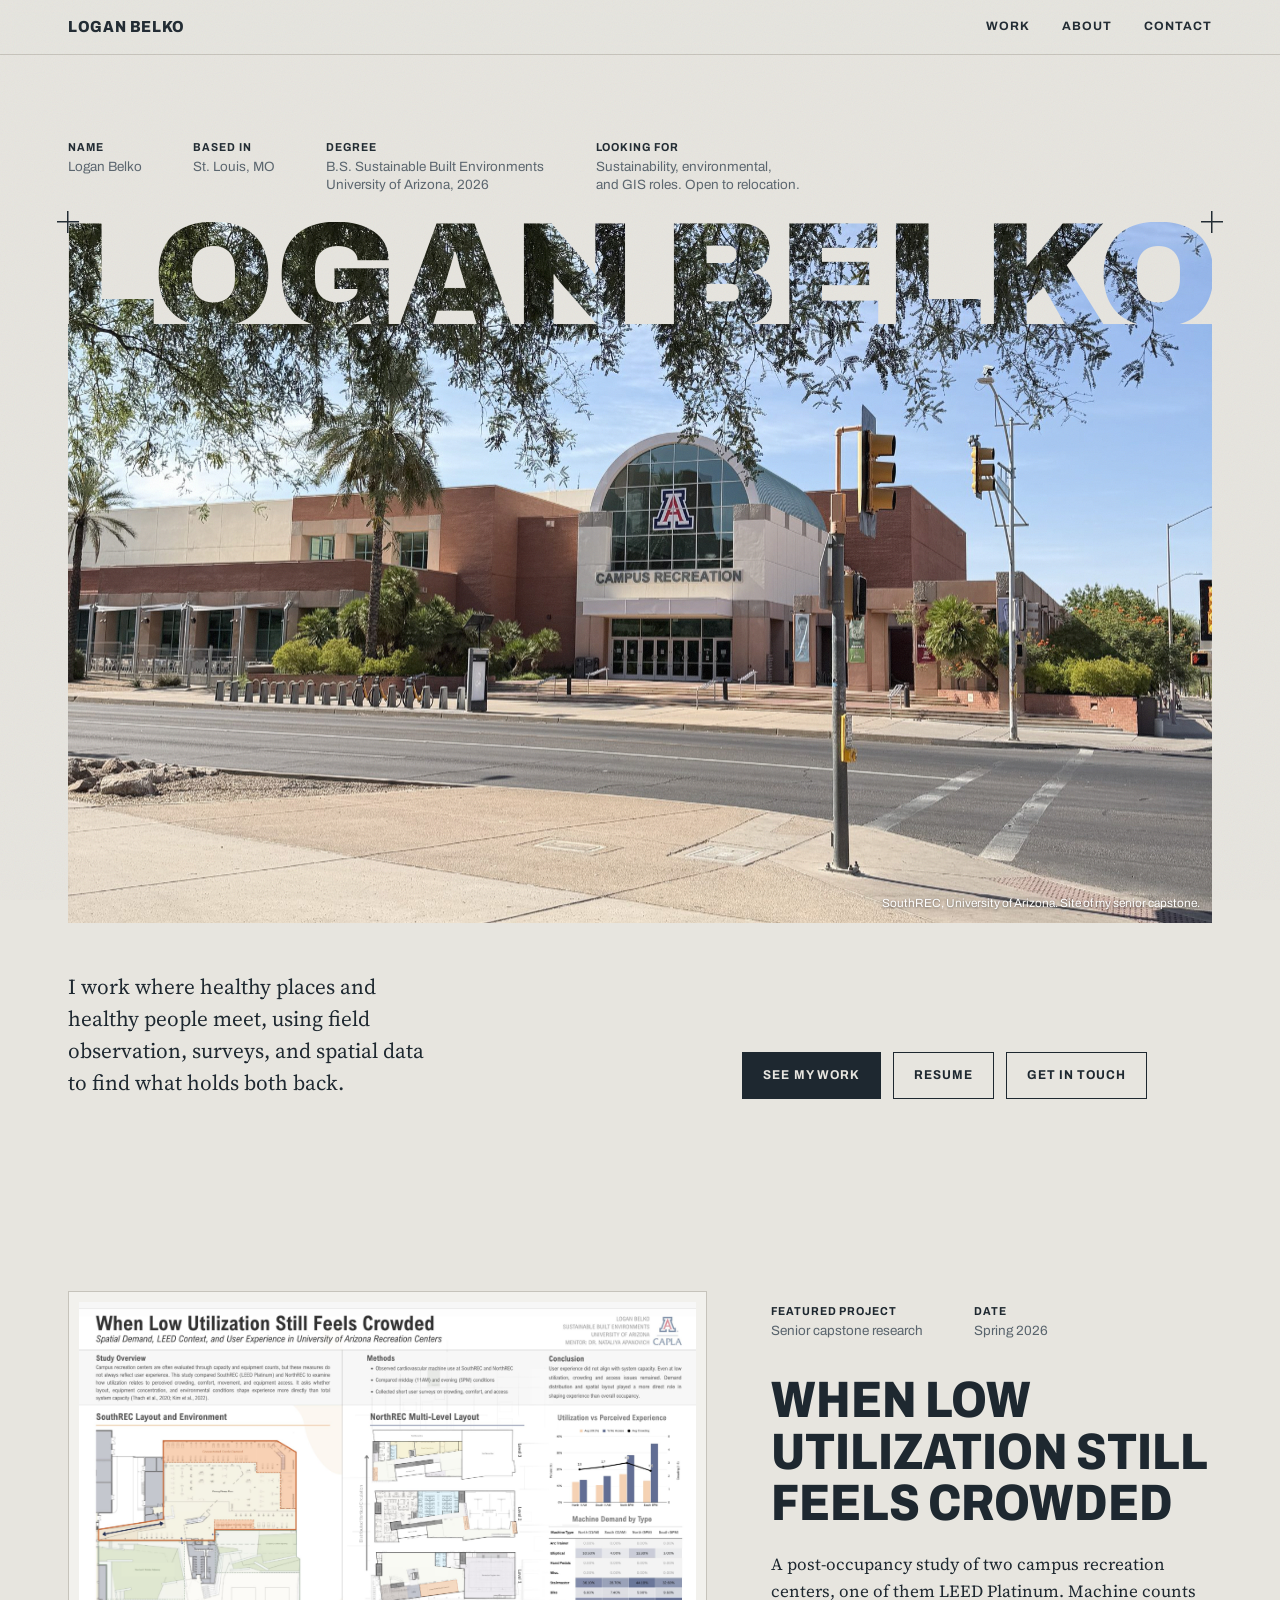
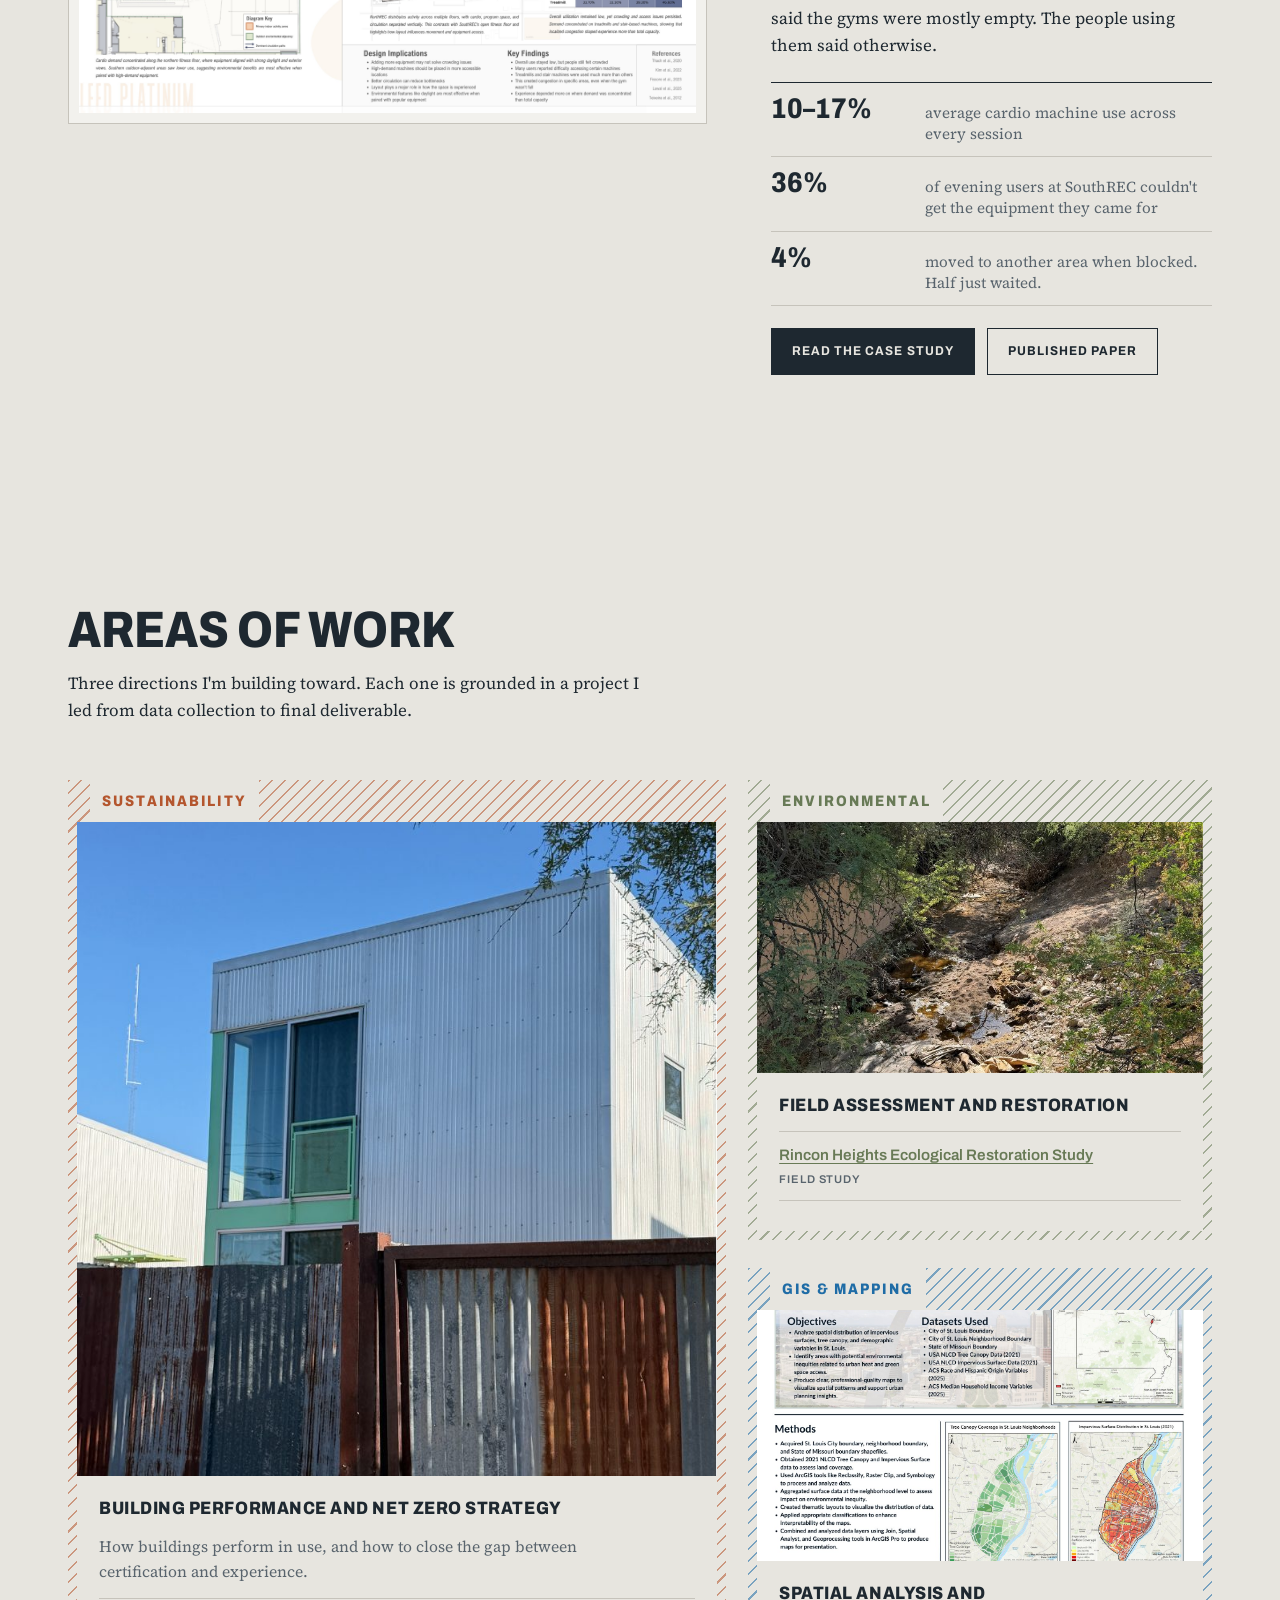
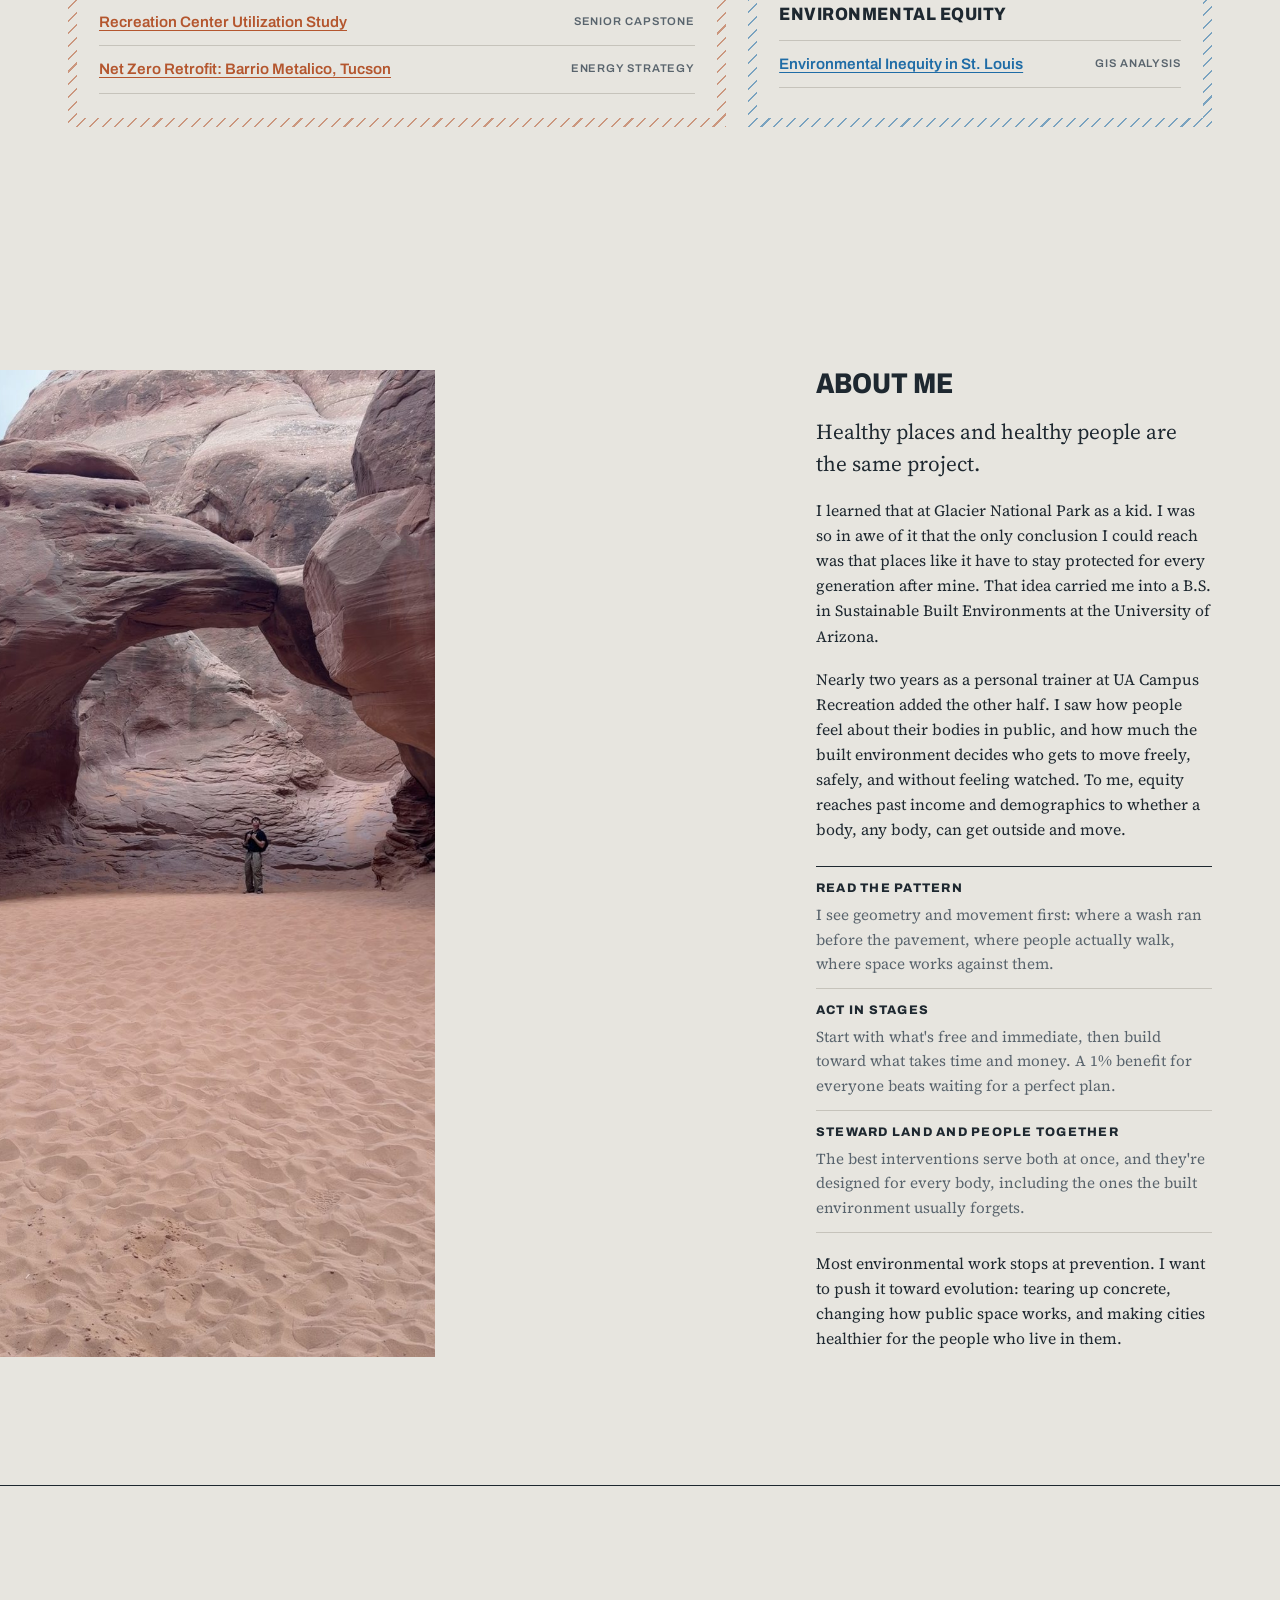
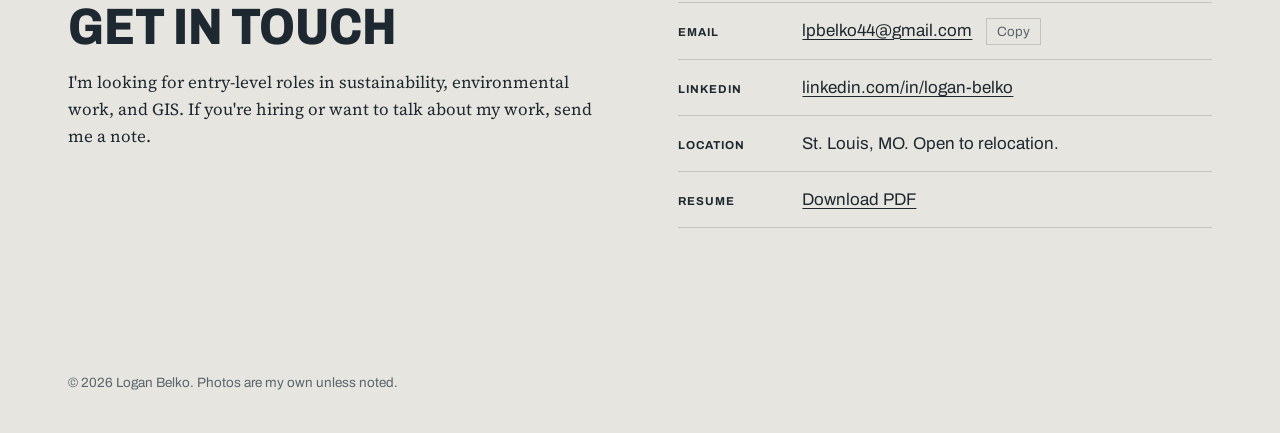
==== commit 795f9777: "Add files via upload" ====
--- a/index.html
+++ b/index.html
@@ -98,7 +98,7 @@
               <p class="desc">How buildings perform in use, and how to close the gap between certification and experience.</p>
               <ul>
                 <li><a href="capstone.html">Recreation Center Utilization Study</a><span class="status">Senior capstone</span></li>
-                <li>Net Zero Retrofit: Barrio Metalico, Tucson<span class="status">Page in progress</span></li>
+                <li><a href="barrio.html">Net Zero Retrofit: Barrio Metalico, Tucson</a><span class="status">Energy strategy</span></li>
               </ul>
             </div>
           </div>
--- a/assets/site.css
+++ b/assets/site.css
@@ -364,3 +364,22 @@
 .hbars.q b small { display: block; font-weight: 400; color: var(--muted); font-size: .8rem; }
 @media (max-width: 620px) { .hbars.q div { grid-template-columns: 9rem minmax(0, 1fr) 3rem; } }
 .tiers .when { margin-top: 2px; }
+
+/* ---------- Barrio: four-step sequence ---------- */
+.seq { list-style: none; margin: 0; padding: 0; display: grid; grid-template-columns: repeat(4, minmax(0, 1fr)); gap: 0; counter-reset: q; }
+.seq li { counter-increment: q; position: relative; display: grid; gap: 8px; align-content: start; padding: 14px 22px 4px 0; border-top: 6px solid var(--line); }
+.seq li.on { border-top-color: var(--rust); }
+.seq li::before { content: counter(q, decimal-leading-zero); font-family: var(--display); font-size: .72rem; font-weight: 700; letter-spacing: .1em; color: var(--muted); }
+.seq b { font-family: var(--display); font-size: var(--step-1); font-weight: 900; font-stretch: 85%; text-transform: uppercase; }
+.seq span { color: var(--muted); font-size: .95rem; line-height: 1.45; }
+.seq li:not(:last-child)::after { content: ""; position: absolute; top: -12px; right: 8px; width: 12px; height: 12px; border-top: 2px solid var(--ink); border-right: 2px solid var(--ink); transform: rotate(45deg); background: var(--paper); }
+@media (max-width: 760px) { .seq { grid-template-columns: 1fr 1fr; row-gap: 24px; } .seq li::after { display: none; } }
+.layer.lay-rust .idx { color: var(--rust); }
+.chart-wrap svg .bar { fill: var(--rust); }
+.chart-wrap svg .ref { stroke: var(--ink); stroke-width: 1.5; stroke-dasharray: 5 4; }
+.chart-wrap svg .reflab { fill: var(--ink); font-size: 12px; font-weight: 600; }
+.src { font-family: var(--display); font-size: var(--step--1); color: var(--muted); }
+.src a { color: var(--muted); }
+@media (max-width: 820px) { .layer { grid-template-columns: minmax(0, 1fr); } }
+.layer .figs, .layer .n { min-width: 0; }
+#pvchart svg { min-width: 0; }
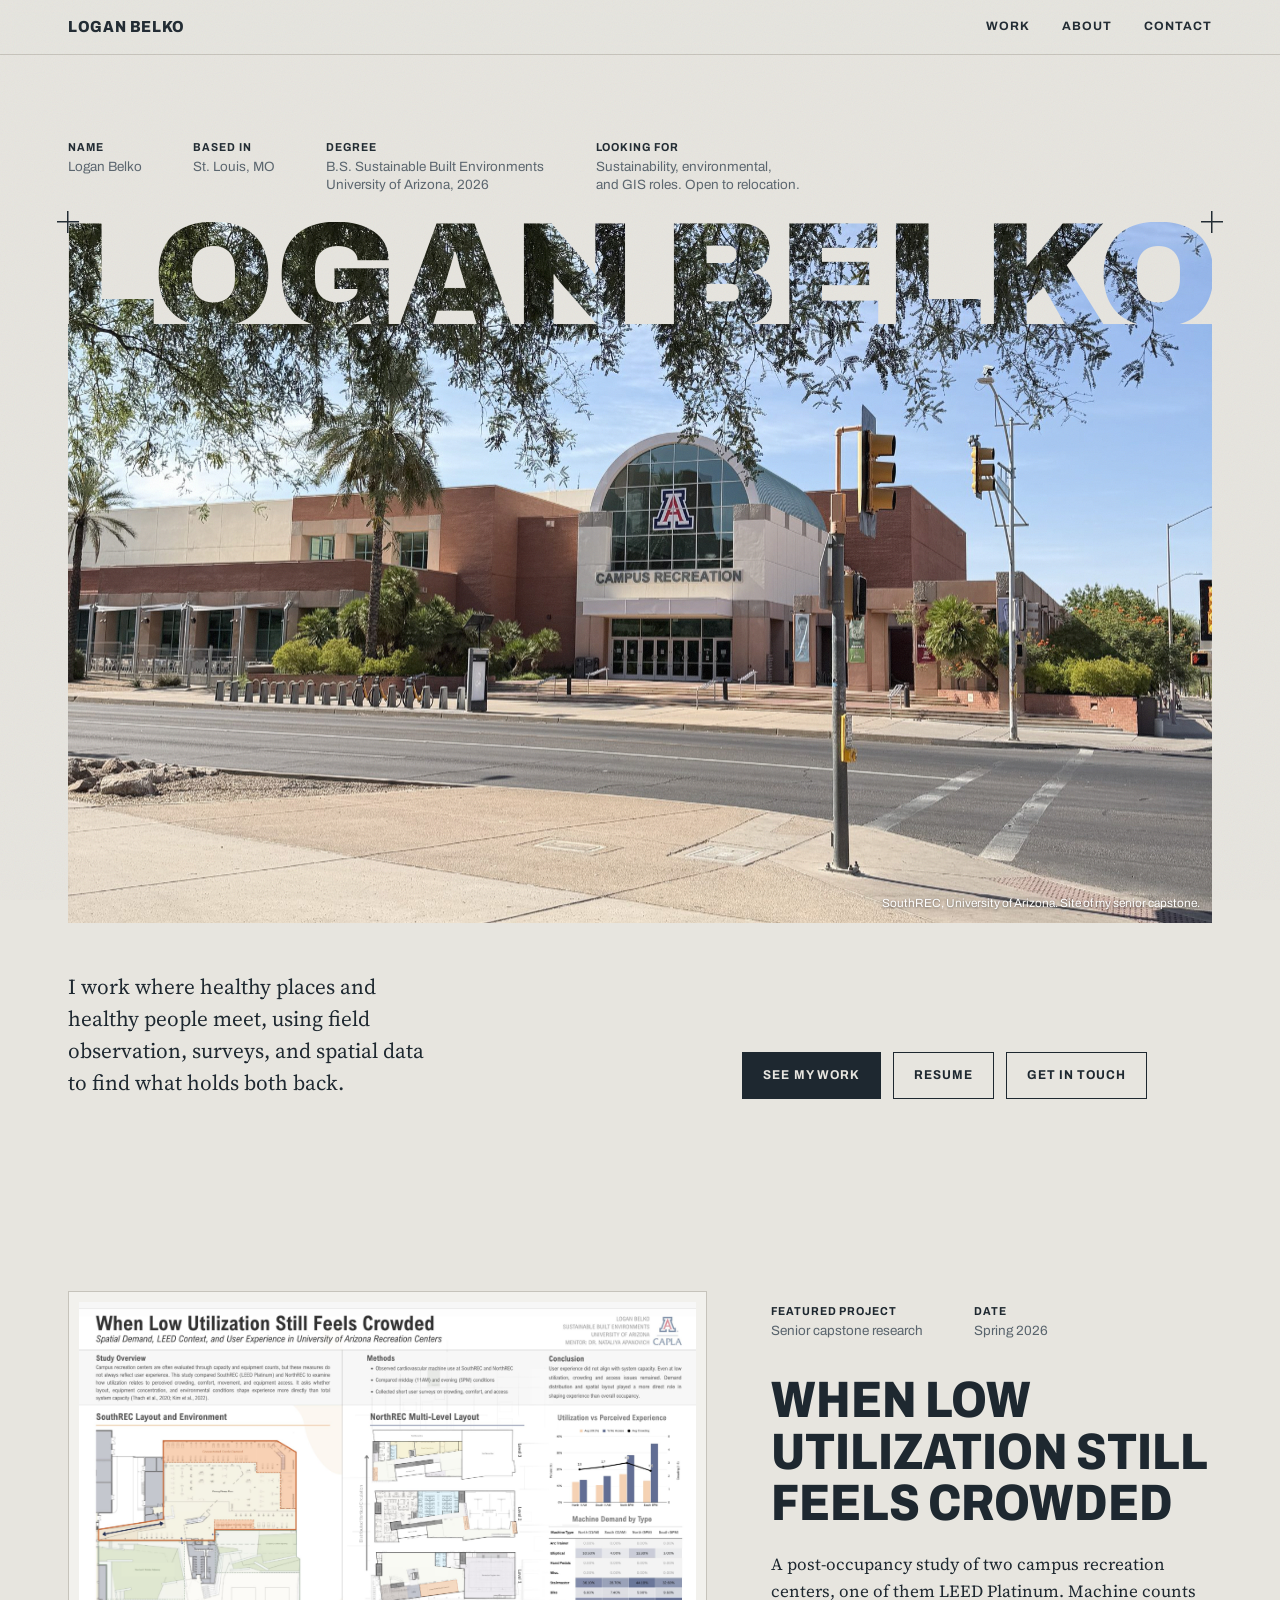
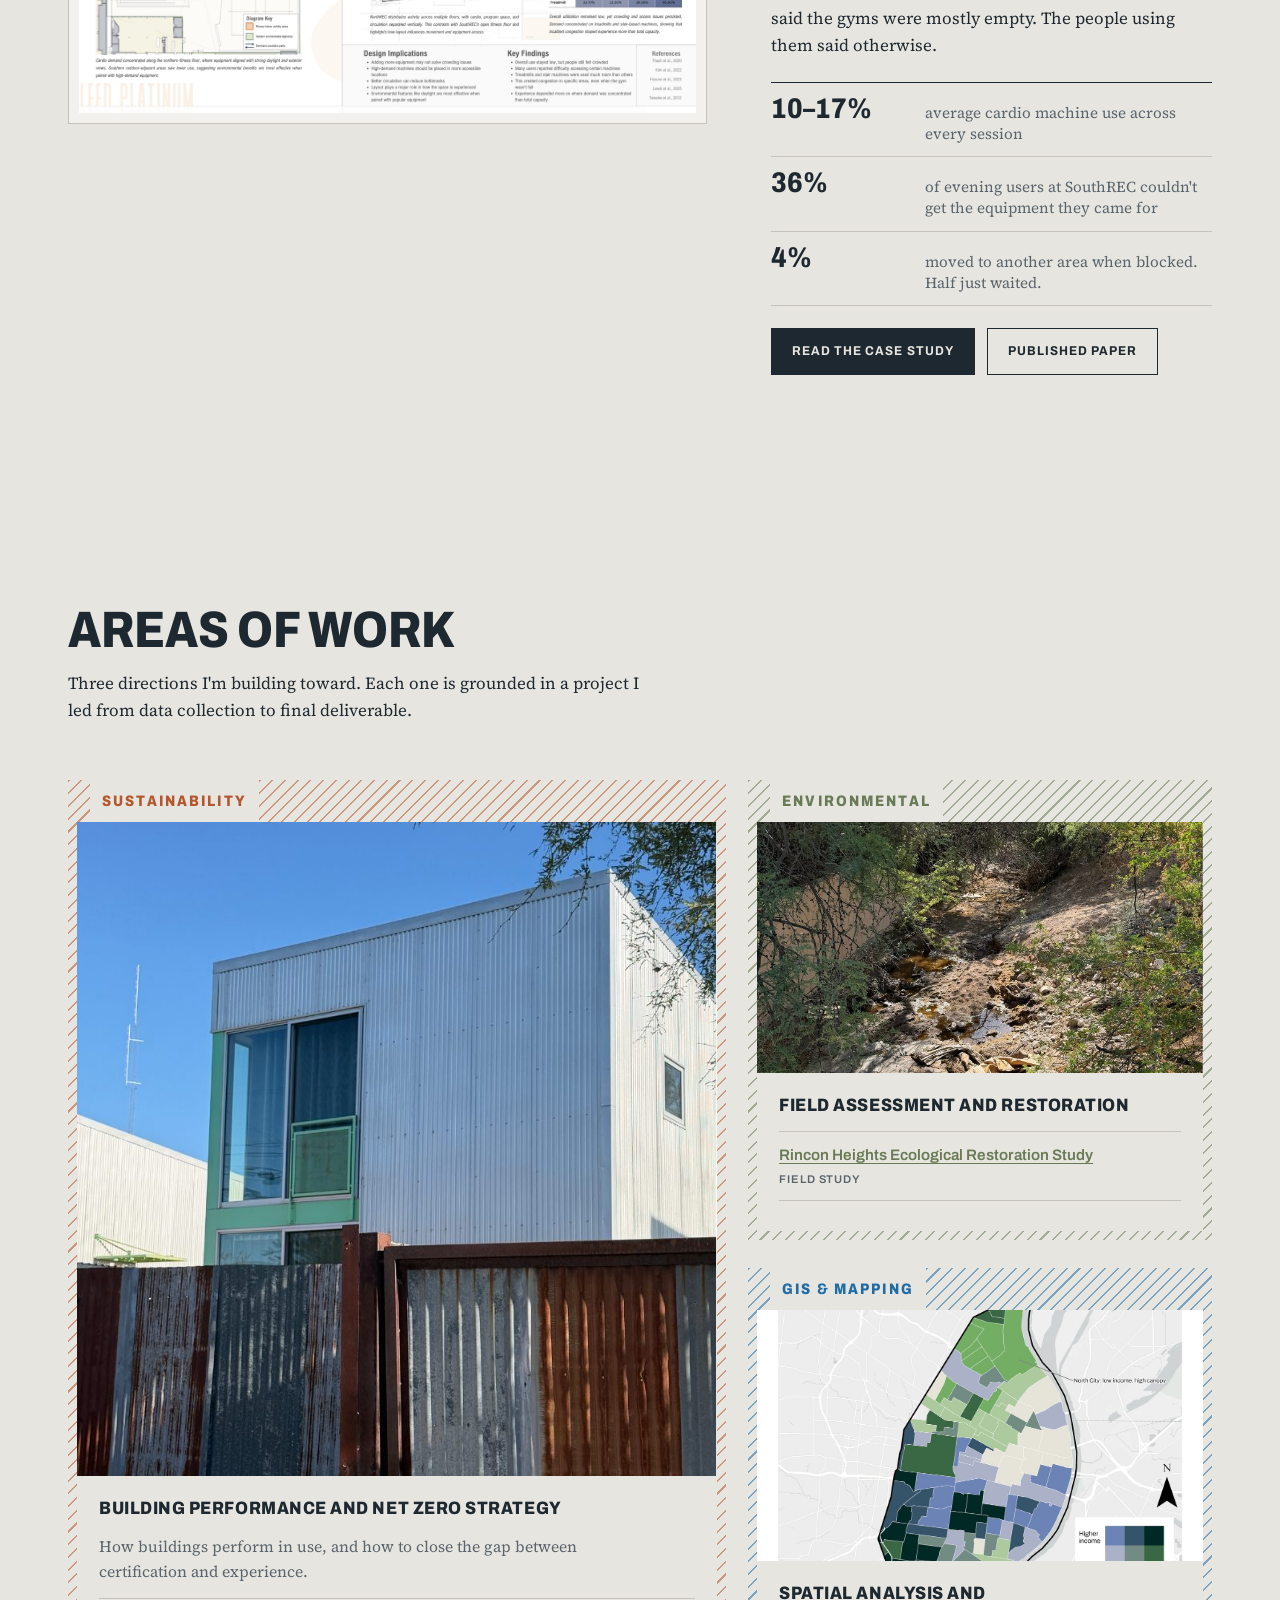
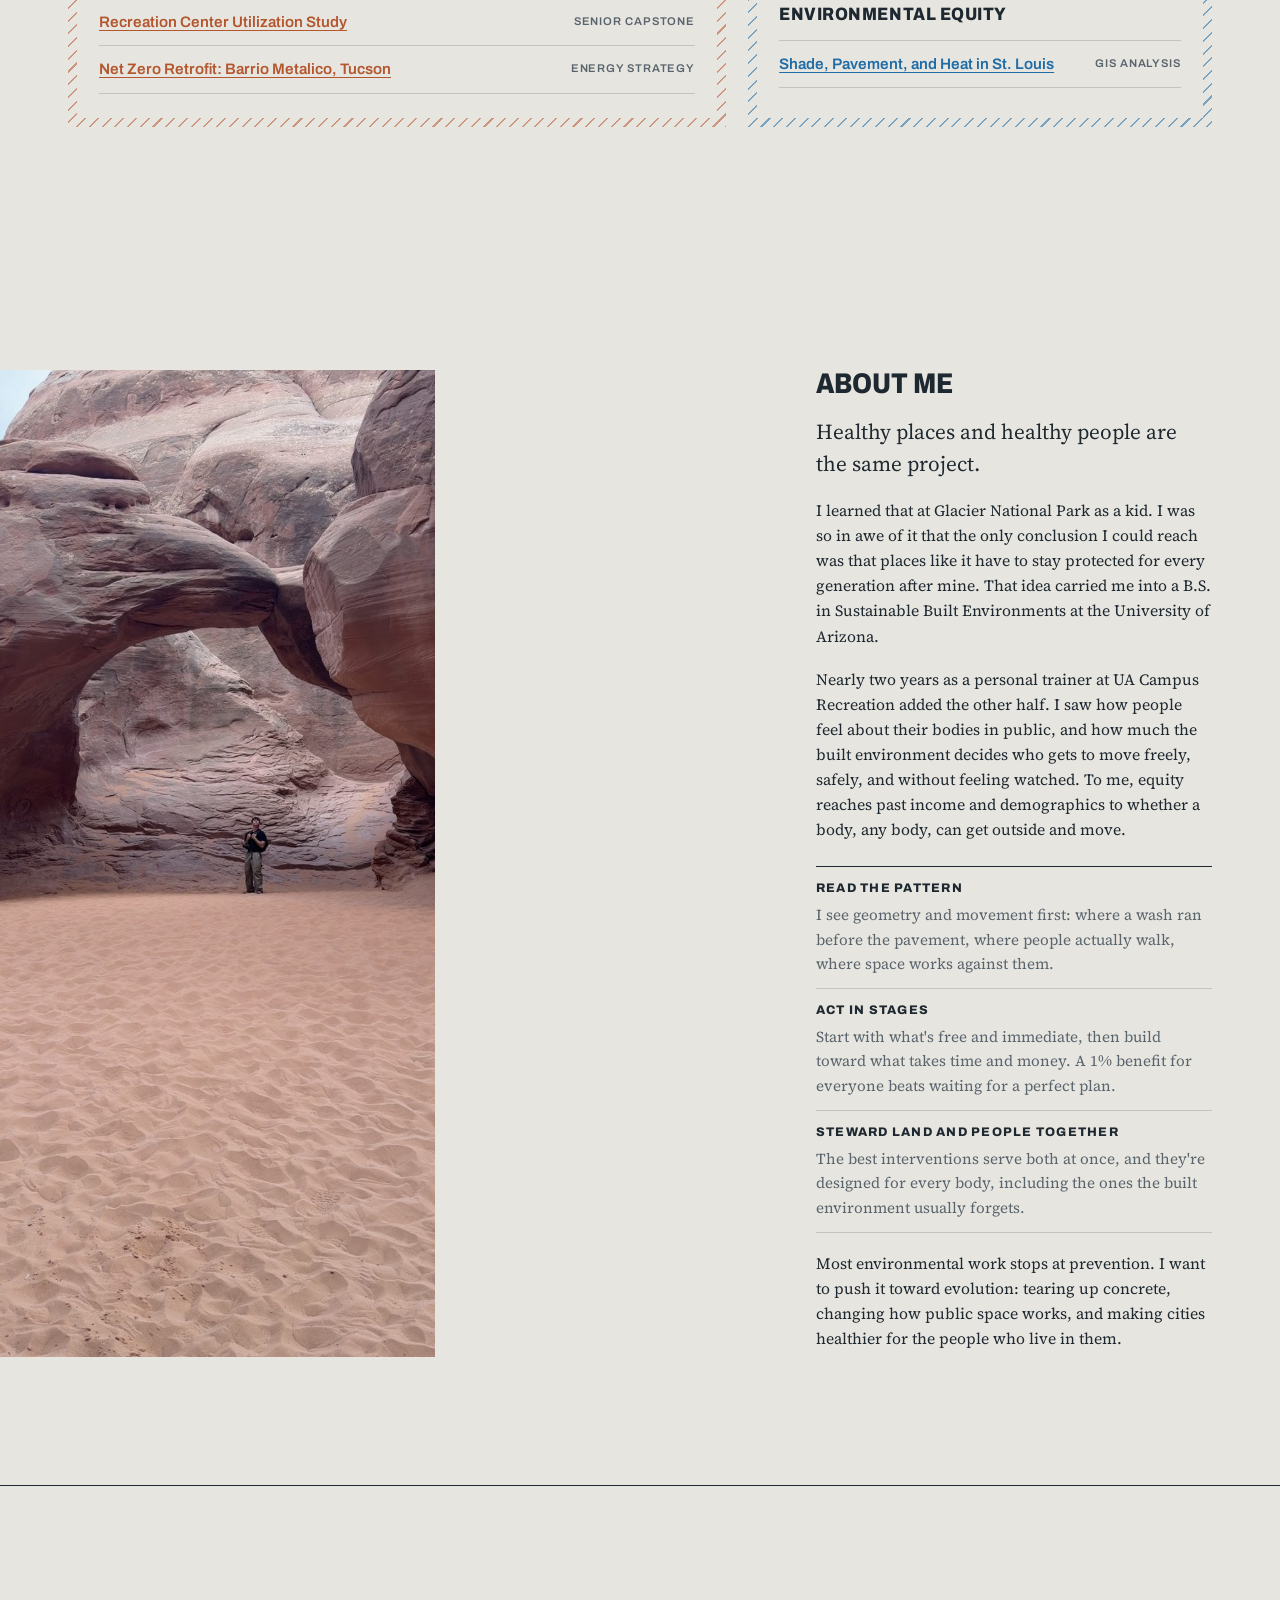
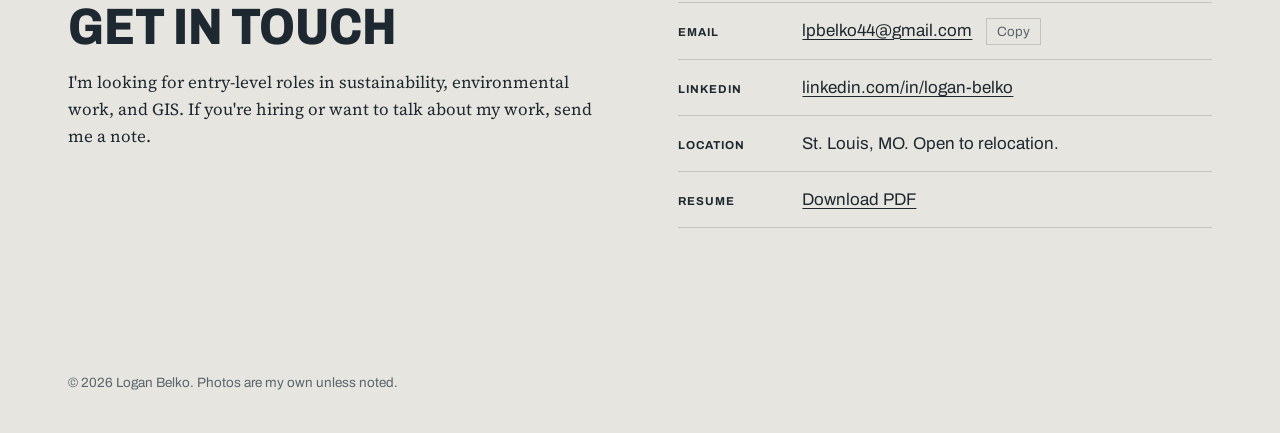
==== commit 63c61e8d: "Add files via upload" ====
--- a/index.html
+++ b/index.html
@@ -118,11 +118,11 @@
         <article class="plot gis">
           <div class="tag">GIS &amp; Mapping</div>
           <div class="body">
-            <img src="assets/img/stl-gis-poster.jpg" width="1400" height="1867" style="object-position: center 42%" alt="Poster titled Environmental Inequity in St. Louis, with maps of tree canopy and impervious surface by neighborhood.">
+            <img src="assets/img/stl-map-bivariate.jpg" width="1200" height="1553" style="object-position: center 55%" alt="Bivariate map of income and tree canopy across St. Louis census tracts.">
             <div class="text">
               <h3>Spatial analysis and environmental equity</h3>
               <ul>
-                <li><a href="stl-gis.html">Environmental Inequity in St. Louis</a><span class="status">GIS analysis</span></li>
+                <li><a href="stl-gis.html">Shade, Pavement, and Heat in St. Louis</a><span class="status">GIS analysis</span></li>
               </ul>
             </div>
           </div>
--- a/assets/site.css
+++ b/assets/site.css
@@ -383,3 +383,14 @@
 @media (max-width: 820px) { .layer { grid-template-columns: minmax(0, 1fr); } }
 .layer .figs, .layer .n { min-width: 0; }
 #pvchart svg { min-width: 0; }
+.w-band.other { --c: var(--muted); }
+.w-item.compact { grid-template-columns: minmax(0, 1fr) auto; }
+@media (max-width: 700px) { .w-item.compact { grid-template-columns: 1fr; } }
+
+/* St. Louis correlation chart */
+.chart-card .hgroup { font-family: var(--display); font-size: .72rem; font-weight: 700; letter-spacing: .08em; text-transform: uppercase; color: var(--muted); margin: 0 0 12px; }
+.chart-card .hbars + .hgroup { margin-top: 26px; padding-top: 18px; border-top: 1px solid var(--line); }
+.hbars.corr i { background: var(--sage); min-width: 3px; }
+.hbars.corr i.alt { background: var(--sky); }
+.hbars.corr i.weak { background: var(--rust); }
+.chart-card .chart-note { margin: 18px 0 0; font-family: var(--display); font-size: var(--step--1); color: var(--muted); line-height: 1.45; }
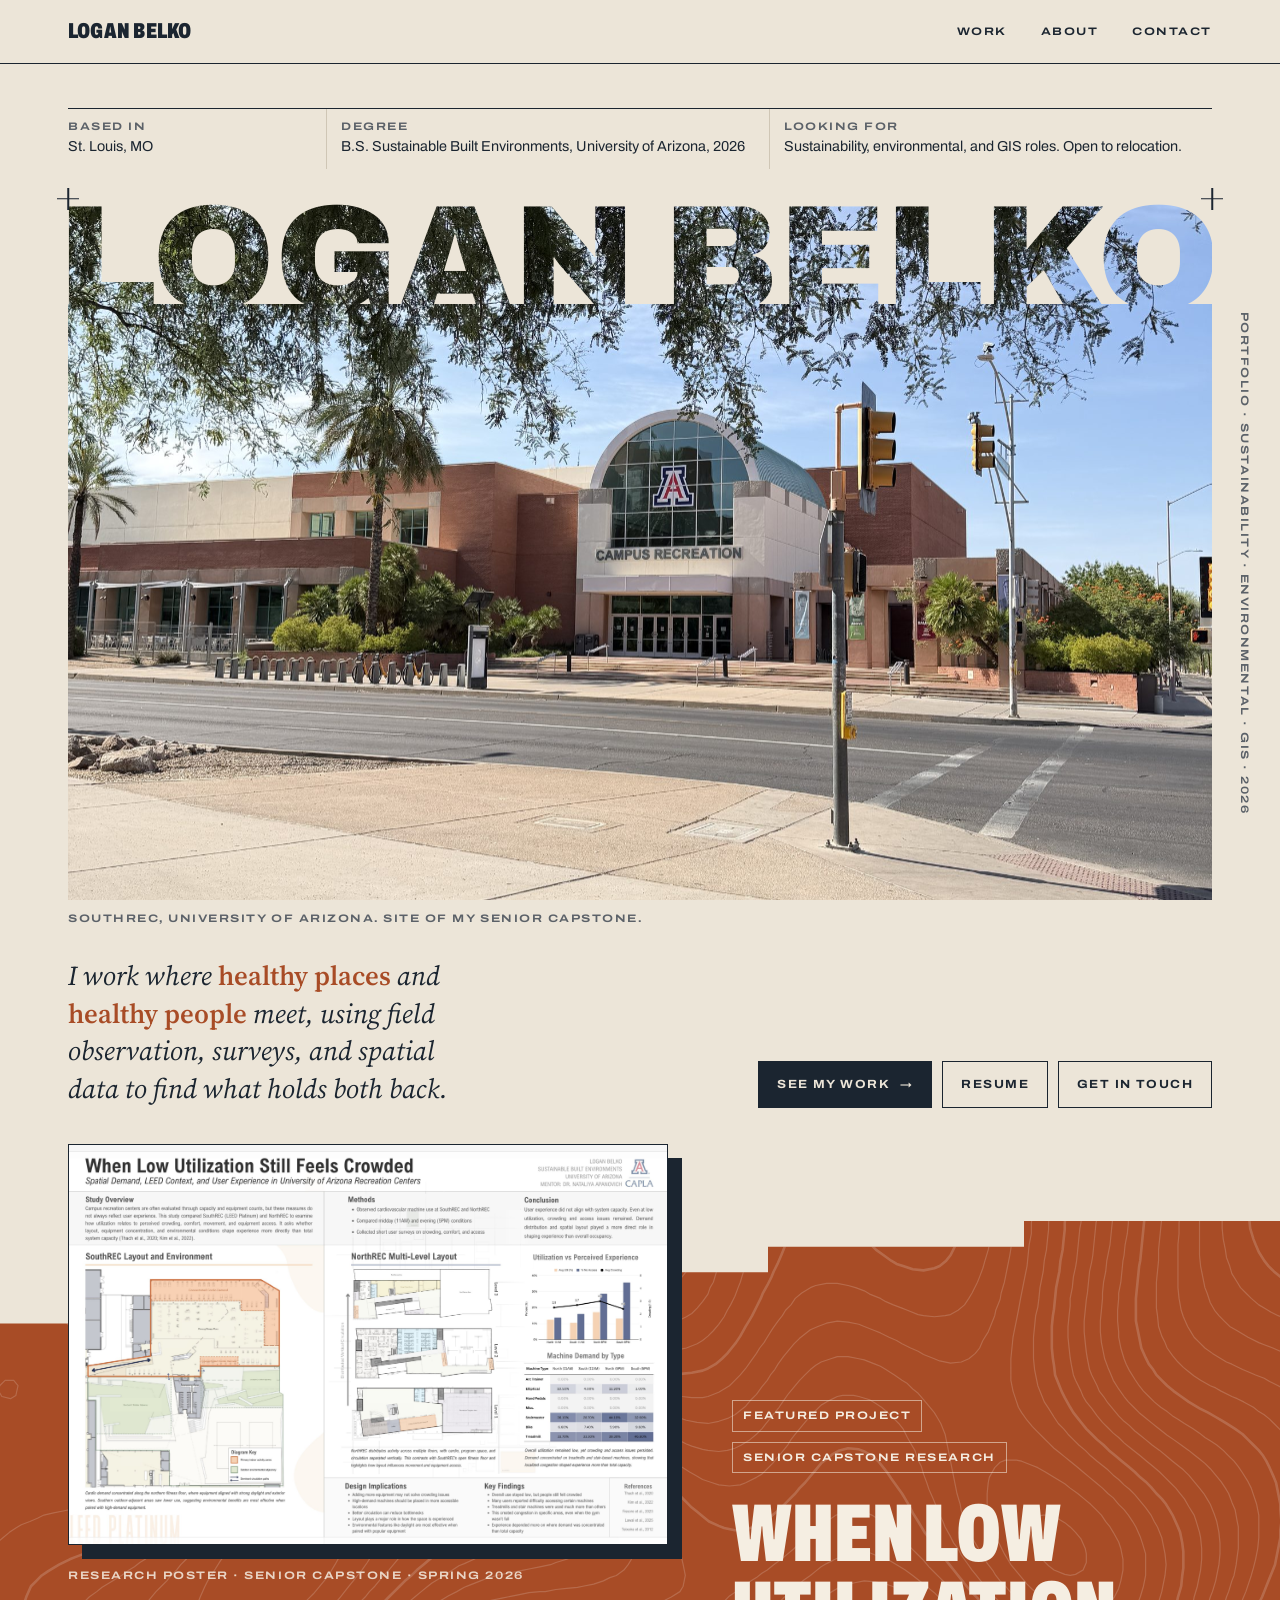
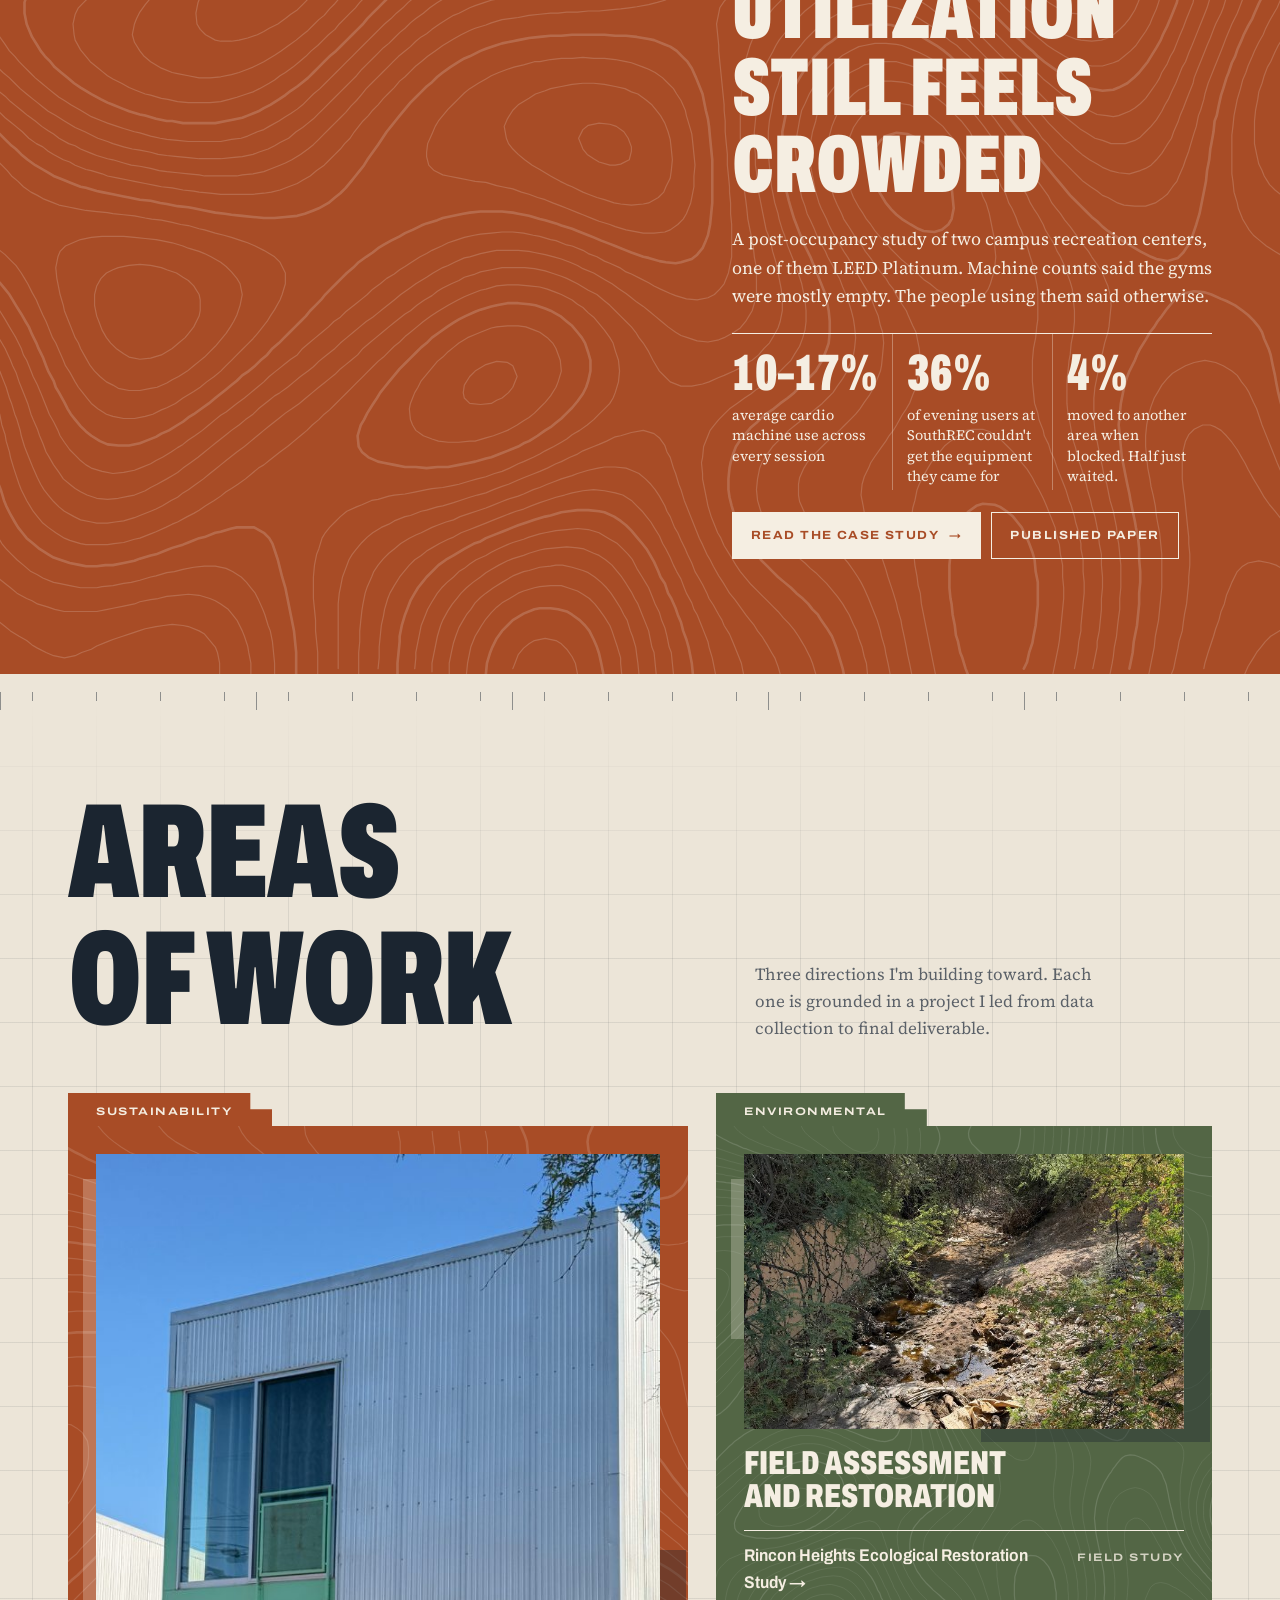
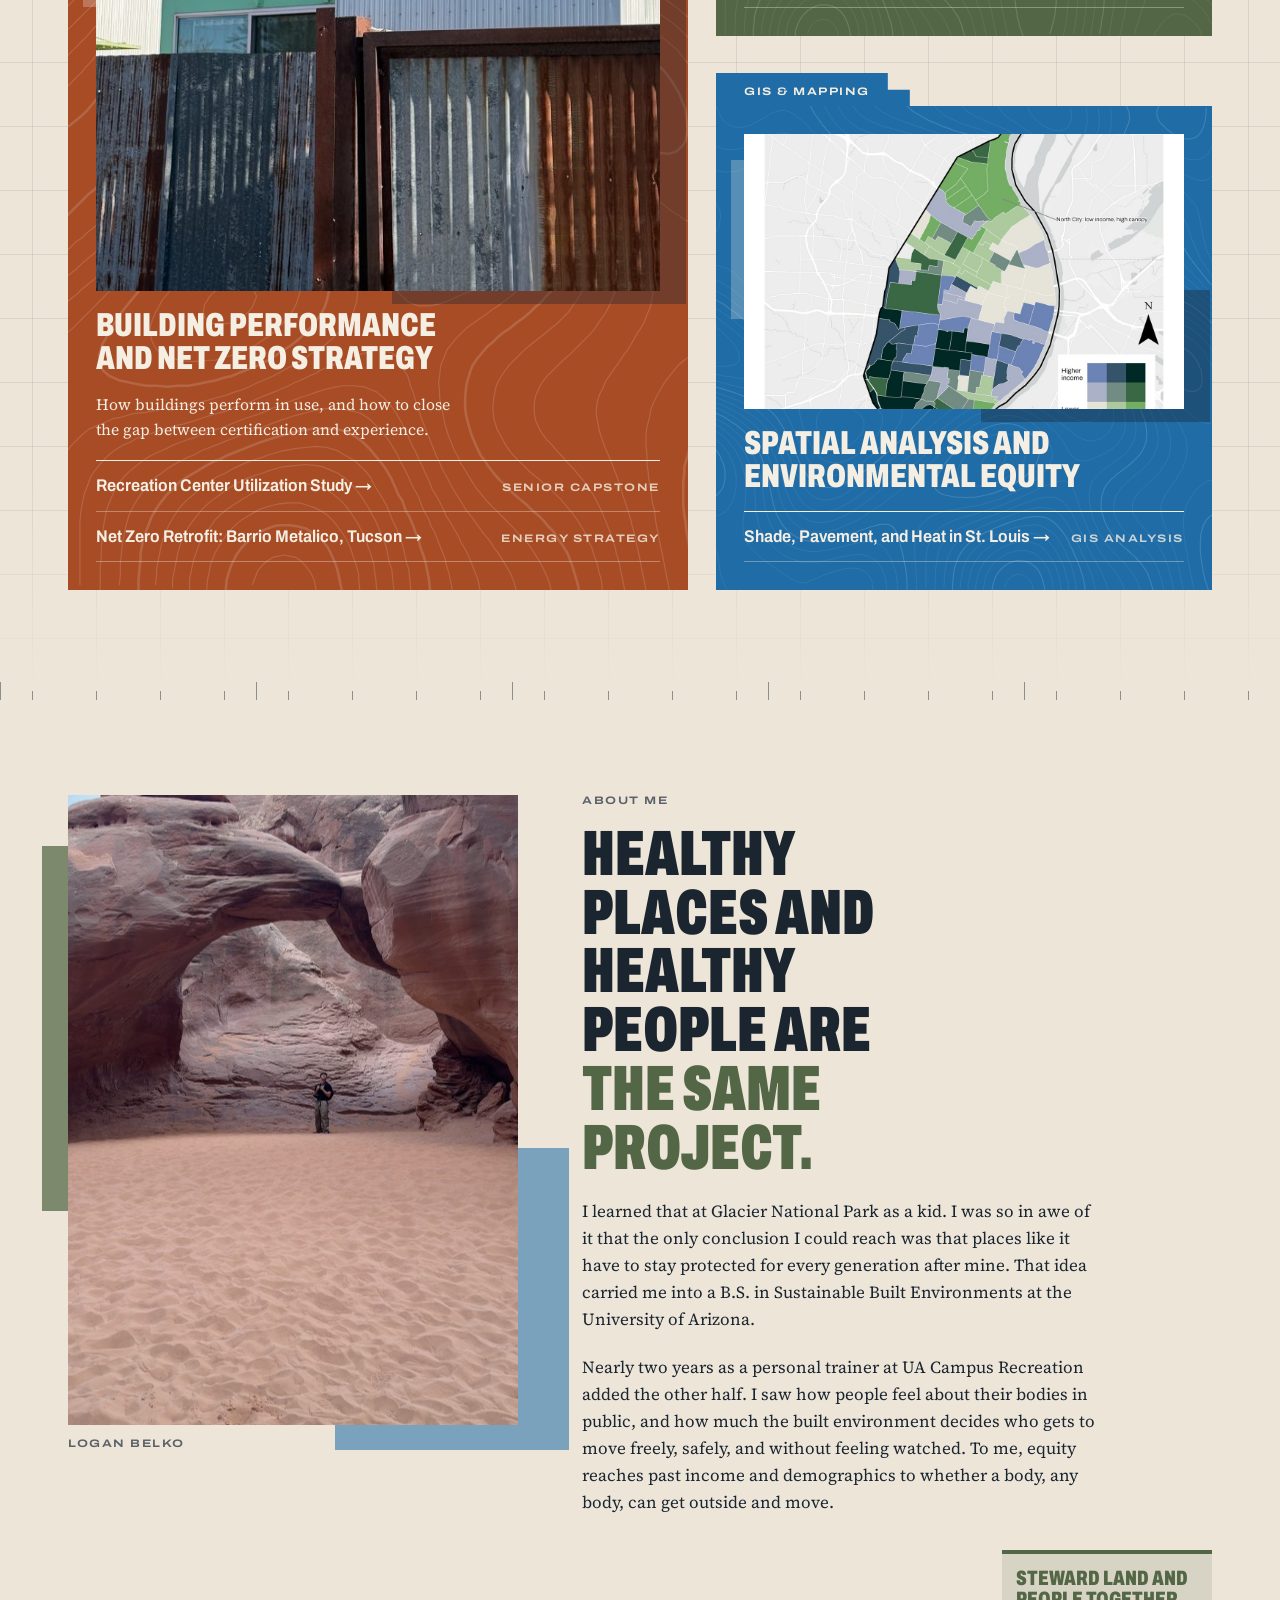
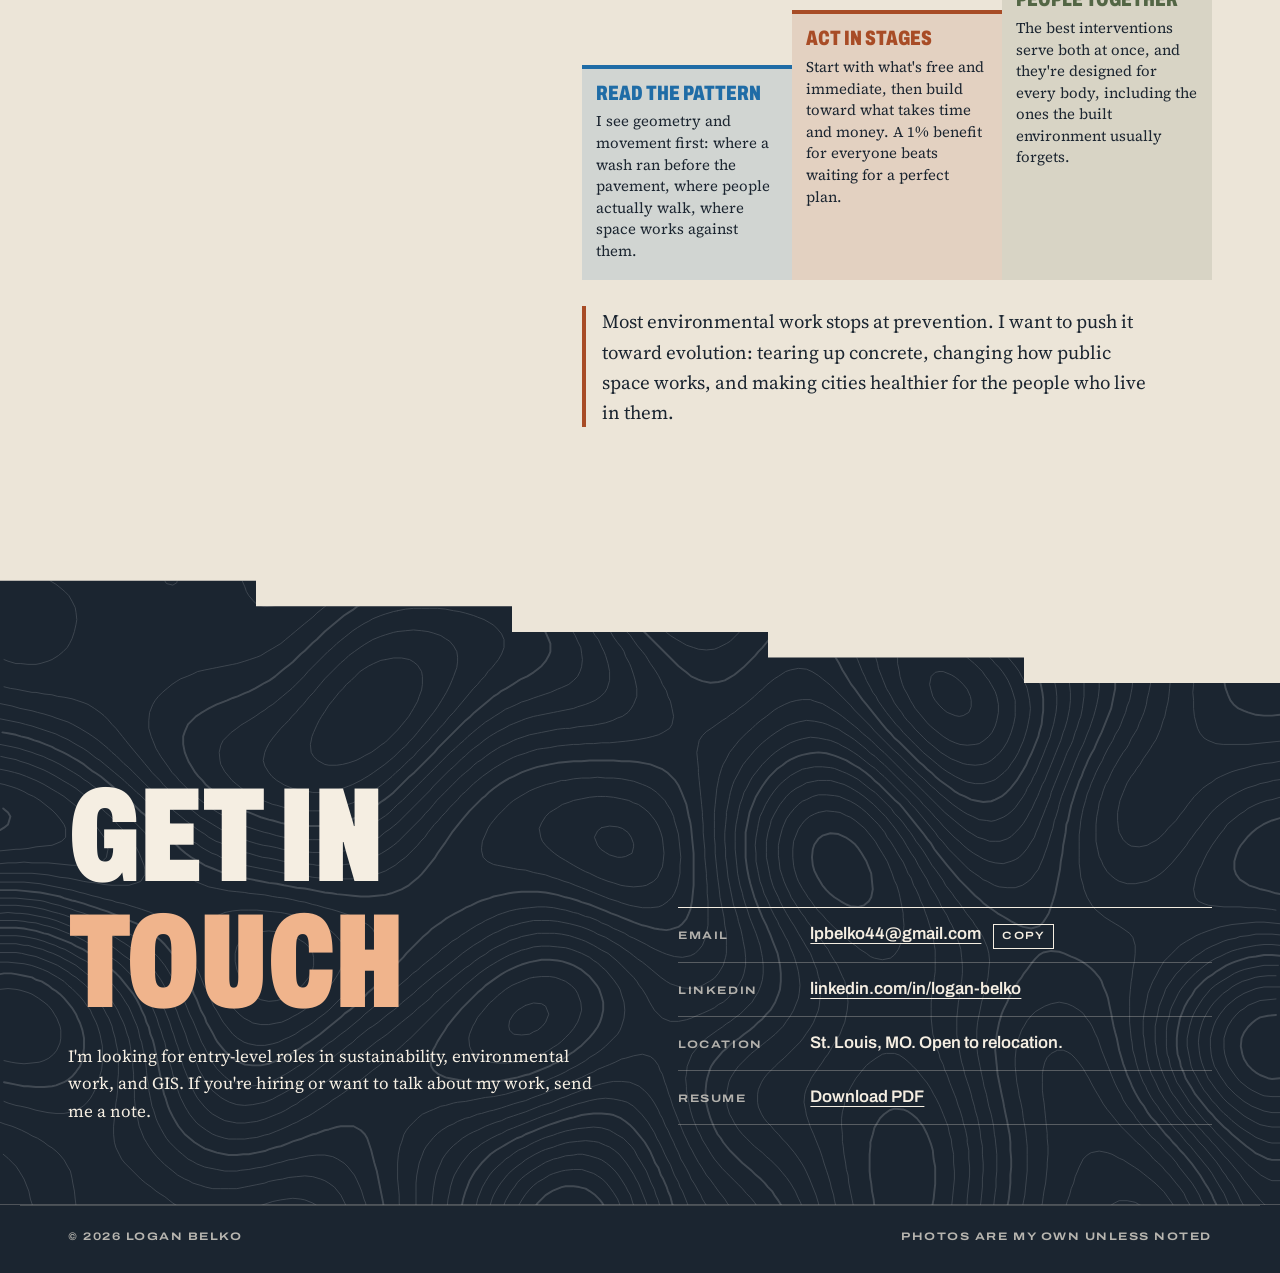
==== commit 3a6c0a4c: "Add files via upload" ====
--- a/index.html
+++ b/index.html
@@ -12,7 +12,7 @@
 </head>
 <body>
 
-<nav class="nav" aria-label="Main">
+<nav class="nav at-top" aria-label="Main">
   <div class="wrap">
     <a class="name" href="#top">Logan Belko</a>
     <ul>
@@ -27,13 +27,12 @@
   <header class="hero">
     <div class="wrap">
       <dl class="tblock">
-        <div><dt>Name</dt><dd>Logan Belko</dd></div>
         <div><dt>Based in</dt><dd>St. Louis, MO</dd></div>
-        <div><dt>Degree</dt><dd>B.S. Sustainable Built Environments<br>University of Arizona, 2026</dd></div>
-        <div><dt>Looking for</dt><dd>Sustainability, environmental,<br>and GIS roles. Open to relocation.</dd></div>
+        <div><dt>Degree</dt><dd>B.S. Sustainable Built Environments, University of Arizona, 2026</dd></div>
+        <div><dt>Looking for</dt><dd>Sustainability, environmental, and GIS roles. Open to relocation.</dd></div>
       </dl>
 
-      <figure class="stage sheet">
+      <figure class="stage">
         <span class="reg tl"></span><span class="reg tr"></span>
         <h1 class="vh">Logan Belko</h1>
         <svg class="hero-svg" viewBox="0 0 1318 808" role="img" aria-label="Logan Belko, with the letters cut out of a photo of SouthREC at the University of Arizona">
@@ -43,16 +42,17 @@
             </pattern>
           </defs>
           <rect x="0" y="0" width="1318" height="808" fill="url(#hero-photo)"></rect>
-          <rect class="paper" x="-2" y="-2" width="1322" height="120"></rect>
+          <rect class="paper" x="-2" y="-2" width="1322" height="117" shape-rendering="crispEdges"></rect>
           <text x="-3" y="119" font-size="178" textLength="1330" lengthAdjust="spacingAndGlyphs" fill="url(#hero-photo)">LOGAN BELKO</text>
         </svg>
-        <figcaption>SouthREC, University of Arizona. Site of my senior capstone.</figcaption>
+        <figcaption class="lbl">SouthREC, University of Arizona. Site of my senior capstone.</figcaption>
+        <span class="side lbl">Portfolio · Sustainability · Environmental · GIS · 2026</span>
       </figure>
 
       <div class="hero-foot">
-        <p class="lede">I work where healthy places and healthy people meet, using field observation, surveys, and spatial data to find what holds both back.</p>
+        <p class="lede">I work where <b>healthy places</b> and <b>healthy people</b> meet, using field observation, surveys, and spatial data to find what holds both back.</p>
         <div class="actions">
-          <a class="btn" href="work.html">See my work</a>
+          <a class="btn" href="work.html">See my work <span class="arr" aria-hidden="true">→</span></a>
           <a class="btn ghost" href="assets/docs/belko-resume.pdf" target="_blank" rel="noopener">Resume</a>
           <a class="btn ghost" href="#contact">Get in touch</a>
         </div>
@@ -60,16 +60,14 @@
     </div>
   </header>
 
-  <section class="featured" id="work" aria-labelledby="feat-h">
-    <div class="wrap grid">
+  <section class="feat field rust" id="work" aria-labelledby="feat-h">
+    <div class="wrap">
       <figure>
         <a href="capstone.html"><img src="assets/img/capstone-poster.jpg" width="2800" height="1867" alt="Capstone research poster titled When Low Utilization Still Feels Crowded, with annotated floor plans of SouthREC and NorthREC and a utilization chart."></a>
+        <figcaption class="lbl">Research poster · Senior capstone · Spring 2026</figcaption>
       </figure>
       <div class="copy">
-        <dl class="tblock">
-          <div><dt>Featured project</dt><dd>Senior capstone research</dd></div>
-          <div><dt>Date</dt><dd>Spring 2026</dd></div>
-        </dl>
+        <div class="kick lbl"><span>Featured project</span><span>Senior capstone research</span></div>
         <h2 id="feat-h">When low utilization still feels crowded</h2>
         <p>A post-occupancy study of two campus recreation centers, one of them LEED Platinum. Machine counts said the gyms were mostly empty. The people using them said otherwise.</p>
         <div class="stats">
@@ -77,114 +75,101 @@
           <div class="stat"><b>36%</b><span>of evening users at SouthREC couldn't get the equipment they came for</span></div>
           <div class="stat"><b>4%</b><span>moved to another area when blocked. Half just waited.</span></div>
         </div>
-        <div class="actions"><a class="btn" href="capstone.html">Read the case study</a><a class="btn ghost" href="https://repository.arizona.edu/items/dd9e763f-9bd4-4ec1-b362-192975fb0008" target="_blank" rel="noopener">Published paper</a></div>
+        <div class="actions"><a class="btn" href="capstone.html">Read the case study <span class="arr" aria-hidden="true">→</span></a><a class="btn ghost" href="https://repository.arizona.edu/items/dd9e763f-9bd4-4ec1-b362-192975fb0008" target="_blank" rel="noopener">Published paper</a></div>
       </div>
     </div>
   </section>
 
-  <section class="areas" aria-labelledby="areas-h">
+  <section class="areas drafted" aria-labelledby="areas-h">
     <div class="wrap">
       <div class="head">
-        <h2 id="areas-h">Areas of work</h2>
+        <h2 id="areas-h" class="mega">Areas of work</h2>
         <p>Three directions I'm building toward. Each one is grounded in a project I led from data collection to final deliverable.</p>
       </div>
       <div class="plots">
-        <article class="plot sust">
-          <div class="tag">Sustainability</div>
-          <div class="body">
-            <img src="assets/img/barrio-metalico.jpg" width="799" height="816" alt="Corrugated metal facade of a Barrio Metalico housing unit in Tucson, behind a rusted metal fence.">
-            <div class="text">
-              <h3>Building performance and Net Zero strategy</h3>
-              <p class="desc">How buildings perform in use, and how to close the gap between certification and experience.</p>
-              <ul>
-                <li><a href="capstone.html">Recreation Center Utilization Study</a><span class="status">Senior capstone</span></li>
-                <li><a href="barrio.html">Net Zero Retrofit: Barrio Metalico, Tucson</a><span class="status">Energy strategy</span></li>
-              </ul>
-            </div>
-          </div>
+        <article class="plot sust rust">
+          <div class="tab lbl">Sustainability</div>
+          <div class="stack"><div class="img"><img src="assets/img/barrio-metalico.jpg" width="799" height="816" alt="Corrugated metal facade of a Barrio Metalico housing unit in Tucson, behind a rusted metal fence."></div></div>
+          <h3>Building performance and Net Zero strategy</h3>
+          <p class="desc">How buildings perform in use, and how to close the gap between certification and experience.</p>
+          <ul>
+            <li><a href="capstone.html">Recreation Center Utilization Study</a><span class="status lbl">Senior capstone</span></li>
+            <li><a href="barrio.html">Net Zero Retrofit: Barrio Metalico, Tucson</a><span class="status lbl">Energy strategy</span></li>
+          </ul>
         </article>
-        <article class="plot env">
-          <div class="tag">Environmental</div>
-          <div class="body">
-            <img src="assets/img/rincon-wash.jpg" width="720" height="864" alt="Dry urban wash in Tucson lined with mesquite and dense brush.">
-            <div class="text">
-              <h3>Field assessment and restoration</h3>
-              <ul>
-                <li><a href="rincon.html">Rincon Heights Ecological Restoration Study</a><span class="status">Field study</span></li>
-              </ul>
-            </div>
-          </div>
+        <article class="plot env sage">
+          <div class="tab lbl">Environmental</div>
+          <div class="stack"><div class="img"><img src="assets/img/rincon-wash.jpg" width="720" height="864" alt="Dry urban wash in Tucson lined with mesquite and dense brush."></div></div>
+          <h3>Field assessment and restoration</h3>
+          <ul>
+            <li><a href="rincon.html">Rincon Heights Ecological Restoration Study</a><span class="status lbl">Field study</span></li>
+          </ul>
         </article>
-        <article class="plot gis">
-          <div class="tag">GIS &amp; Mapping</div>
-          <div class="body">
-            <img src="assets/img/stl-map-bivariate.jpg" width="1200" height="1553" style="object-position: center 55%" alt="Bivariate map of income and tree canopy across St. Louis census tracts.">
-            <div class="text">
-              <h3>Spatial analysis and environmental equity</h3>
-              <ul>
-                <li><a href="stl-gis.html">Shade, Pavement, and Heat in St. Louis</a><span class="status">GIS analysis</span></li>
-              </ul>
-            </div>
-          </div>
+        <article class="plot gis sky">
+          <div class="tab lbl">GIS &amp; Mapping</div>
+          <div class="stack"><div class="img"><img src="assets/img/stl-map-bivariate.jpg" width="1200" height="1553" style="object-position: center 55%" alt="Bivariate map of income and tree canopy across St. Louis census tracts."></div></div>
+          <h3>Spatial analysis and environmental equity</h3>
+          <ul>
+            <li><a href="stl-gis.html">Shade, Pavement, and Heat in St. Louis</a><span class="status lbl">GIS analysis</span></li>
+          </ul>
         </article>
       </div>
     </div>
   </section>
 
   <section class="about" id="about" aria-labelledby="about-h">
-    <div class="grid" style="position:relative">
+    <div class="wrap grid">
       <figure>
-        <img src="assets/img/logan-arches.jpg" width="900" height="1581" alt="Logan Belko standing beneath a red sandstone arch on a sandy trail.">
+        <div class="stack"><img src="assets/img/logan-arches.jpg" width="900" height="1581" alt="Logan Belko standing beneath a red sandstone arch on a sandy trail."></div>
+        <figcaption class="lbl">Logan Belko</figcaption>
       </figure>
       <div class="copy">
-        <h2 id="about-h">About me</h2>
-        <p class="lede" style="font-size: var(--step-1); max-width: none">Healthy places and healthy people are the same project.</p>
+        <h2 id="about-h" class="lbl" style="color: var(--muted)">About me</h2>
+        <p class="thesis-line">Healthy places and healthy people are <em>the same project.</em></p>
         <p>I learned that at Glacier National Park as a kid. I was so in awe of it that the only conclusion I could reach was that places like it have to stay protected for every generation after mine. That idea carried me into a B.S. in Sustainable Built Environments at the University of Arizona.</p>
         <p>Nearly two years as a personal trainer at UA Campus Recreation added the other half. I saw how people feel about their bodies in public, and how much the built environment decides who gets to move freely, safely, and without feeling watched. To me, equity reaches past income and demographics to whether a body, any body, can get outside and move.</p>
-        <div class="ethos" aria-label="How I work">
-          <div><b>Read the pattern</b><span>I see geometry and movement first: where a wash ran before the pavement, where people actually walk, where space works against them.</span></div>
-          <div><b>Act in stages</b><span>Start with what's free and immediate, then build toward what takes time and money. A 1% benefit for everyone beats waiting for a perfect plan.</span></div>
-          <div><b>Steward land and people together</b><span>The best interventions serve both at once, and they're designed for every body, including the ones the built environment usually forgets.</span></div>
+        <div class="stair" aria-label="How I work">
+          <div class="st"><b>Read the pattern</b><span>I see geometry and movement first: where a wash ran before the pavement, where people actually walk, where space works against them.</span></div>
+          <div class="st"><b>Act in stages</b><span>Start with what's free and immediate, then build toward what takes time and money. A 1% benefit for everyone beats waiting for a perfect plan.</span></div>
+          <div class="st"><b>Steward land and people together</b><span>The best interventions serve both at once, and they're designed for every body, including the ones the built environment usually forgets.</span></div>
         </div>
-        <p>Most environmental work stops at prevention. I want to push it toward evolution: tearing up concrete, changing how public space works, and making cities healthier for the people who live in them.</p>
+        <p class="closer">Most environmental work stops at prevention. I want to push it toward evolution: tearing up concrete, changing how public space works, and making cities healthier for the people who live in them.</p>
       </div>
     </div>
   </section>
 
-  <section class="contact" id="contact" aria-labelledby="contact-h">
-    <div class="wrap grid">
-      <div style="display:grid; gap:16px; align-content:start">
-        <h2 id="contact-h">Get in touch</h2>
+  <section class="contact field ink down" id="contact" aria-labelledby="contact-h">
+    <div class="wrap">
+      <div class="intro">
+        <h2 id="contact-h" class="mega">Get in <span>touch</span></h2>
         <p>I'm looking for entry-level roles in sustainability, environmental work, and GIS. If you're hiring or want to talk about my work, send me a note.</p>
       </div>
       <dl>
-        <div><dt>Email</dt><dd><a href="mailto:lpbelko44@gmail.com" id="email">lpbelko44@gmail.com</a><button class="copy-btn" type="button" id="copy-email" data-copy="lpbelko44@gmail.com">Copy</button></dd></div>
-        <div><dt>LinkedIn</dt><dd><a href="https://www.linkedin.com/in/logan-belko" target="_blank" rel="noopener">linkedin.com/in/logan-belko</a></dd></div>
-        <div><dt>Location</dt><dd>St. Louis, MO. Open to relocation.</dd></div>
-        <div><dt>Resume</dt><dd><a href="assets/docs/belko-resume.pdf" target="_blank" rel="noopener">Download PDF</a></dd></div>
+        <div><dt class="lbl">Email</dt><dd><a href="mailto:lpbelko44@gmail.com" id="email">lpbelko44@gmail.com</a><button class="copy-btn" type="button" id="copy-email" data-copy="lpbelko44@gmail.com">Copy</button></dd></div>
+        <div><dt class="lbl">LinkedIn</dt><dd><a href="https://www.linkedin.com/in/logan-belko" target="_blank" rel="noopener">linkedin.com/in/logan-belko</a></dd></div>
+        <div><dt class="lbl">Location</dt><dd>St. Louis, MO. Open to relocation.</dd></div>
+        <div><dt class="lbl">Resume</dt><dd><a href="assets/docs/belko-resume.pdf" target="_blank" rel="noopener">Download PDF</a></dd></div>
       </dl>
     </div>
   </section>
 </main>
 
-<footer><div class="wrap">© 2026 Logan Belko. Photos are my own unless noted.</div></footer>
+<footer><div class="wrap lbl"><span>© 2026 Logan Belko</span><span>Photos are my own unless noted</span></div></footer>
 
 <script>
 document.querySelectorAll('.copy-btn').forEach(function (b) {
   b.addEventListener('click', function () {
     var t = b.getAttribute('data-copy');
     var done = function () { b.textContent = 'Copied'; setTimeout(function () { b.textContent = 'Copy'; }, 1600); };
-    if (navigator.clipboard && navigator.clipboard.writeText) {
-      navigator.clipboard.writeText(t).then(done, function () { selectText(); });
-    } else { selectText(); }
     function selectText() { var r = document.createRange(); r.selectNodeContents(document.getElementById('email')); var s = getSelection(); s.removeAllRanges(); s.addRange(r); }
+    try { navigator.clipboard.writeText(t).then(done, selectText); } catch (e) { selectText(); }
   });
 });
-</script>
-<script>
-// Fit the name to the photo's edges using the font that actually loaded:
-// measure the letters' ink, scale so the L and O touch the left and right edges,
-// and set the baseline on the top of the photo with no gap.
+(function () {
+  var nav = document.querySelector('.nav'), stage = document.querySelector('.stage');
+  if (!('IntersectionObserver' in window)) { nav.classList.remove('at-top'); return; }
+  new IntersectionObserver(function (e) { nav.classList.toggle('at-top', e[0].isIntersecting); }, { rootMargin: '-60px 0px 0px 0px' }).observe(stage);
+})();
 (function () {
   var svg = document.querySelector('.hero-svg');
   if (!svg || !document.fonts) return;
@@ -199,9 +184,9 @@
     t.removeAttribute('textLength'); t.removeAttribute('lengthAdjust');
     t.setAttribute('font-size', (100 * k).toFixed(3));
     t.setAttribute('x', (-left * k).toFixed(3));
-    var base = asc * k;
+    var base = asc * k + 6; // a little paper above the letters so round tops aren't clipped by the frame edge
     t.setAttribute('y', base.toFixed(3));
-    paper.setAttribute('height', (base + 2 - 1.5).toFixed(3)); // paper stops just above the baseline
+    paper.setAttribute('height', (base - 1.5).toFixed(3)); // paper ends just above the baseline, so letters sink into the photo with no seam
   }
   document.fonts.load('900 100px Archivo').then(fit, fit);
   window.addEventListener('load', fit);
--- a/assets/site.css
+++ b/assets/site.css
@@ -1,16 +1,27 @@
-/* Layout concept: the site reads like a set of plan sheets. Each page has a
-   title block (small labels over values), registration marks at the corners,
-   generous negative space, and hatched "plots" that organize work like a site map. */
+/* Layout concept: a stack of printed poster sheets. Each area of work owns a
+   solid field of color, and every edge between sections is cut as a staircase,
+   the shape of "act in stages." Contour lines texture the fields, translucent
+   blocks step out from behind photos, and hatching is kept for data only. */
 :root {
-  --paper: #E7E5DF;      /* concrete */
-  --surface: #F2F1ED;    /* lighter sheet */
-  --ink: #1E2830;        /* slate ink */
-  --muted: #59646D;
-  --line: #C6C3BB;
-  --rust: #B4562E;       /* oxidized corrugated metal */
-  --sage: #687A56;       /* creosote / desert sage */
-  --sky: #1F6CA6;        /* Tucson sky */
-  --grain-opacity: .07;
+  --paper: #ECE5D8;      /* bone / sandstone paper */
+  --sheet: #F5F0E6;      /* lighter sheet */
+  --surface: var(--sheet);
+  --ink: #1B2530;        /* slate ink */
+  --muted: #5B6168;
+  --line: #CFC6B5;
+  --rust: #A84C26;       /* sustainability: oxidized metal */
+  --sage: #536645;       /* environmental: creosote */
+  --sky: #1F6CA6;        /* GIS: Tucson sky */
+  --rust-l: #F0B48C;     /* light tints, for type printed on a field */
+  --sage-l: #CAD9B4;
+  --sky-l: #AFD0EC;
+  --on-field: #F5EEE2;   /* type printed on a color field */
+  --peach: #F0B48C;      /* the 10% accent, used sparingly */
+  --deep: #1B2530;       /* contact, verdict and footer fields */
+  --shadow: #1B2530;     /* hard offset shadow */
+  --tint: 13%;           /* stair step fill strength */
+  --lift: 0%;            /* how much colored text lightens toward ink (dark mode) */
+  --topo: .17;           /* contour line strength on color fields */
 
   --display: "Archivo", "Helvetica Neue", Arial, sans-serif;
   --body: "Source Serif 4", Georgia, "Times New Roman", serif;
@@ -18,201 +29,287 @@
   --step--1: .84rem;
   --step-0: 1.06rem;
   --step-1: 1.33rem;
-  --step-2: 1.78rem;
-  --step-3: clamp(2rem, 4.4vw, 3.2rem);
-  --step-4: clamp(2.6rem, 7vw, 5.6rem);
-
+  --step-2: 1.9rem;
+  --step-3: clamp(2.2rem, 4.8vw, 3.6rem);
+  --step-4: clamp(3rem, 8.5vw, 7.2rem);
+
+  --s: clamp(14px, 2vw, 26px);   /* one stair riser */
   --gutter: clamp(16px, 4vw, 48px);
   --max: 1240px;
   color-scheme: light;
 }
 @media (prefers-color-scheme: dark) {
   :root:not([data-theme="light"]) {
-    --paper: #1C232A; --surface: #232C34; --ink: #E6E3DC; --muted: #A3ACB4;
-    --line: #38434D; --rust: #D0703F; --sage: #9DB088; --sky: #5A9AD0;
-    --grain-opacity: .05; color-scheme: dark;
+    --paper: #151B21; --sheet: #1F2830; --ink: #F1EADD; --muted: #B9BFC5; --line: #4C5966;
+    --rust: #B4562E; --sage: #5E7350; --sky: #2474B0; --on-field: #F7F1E6; --peach: #F2B990;
+    --deep: #2A3644; --shadow: #F1EADD; --tint: 26%; --lift: 45%; --topo: .13; color-scheme: dark;
   }
 }
 :root[data-theme="dark"] {
-  --paper: #1C232A; --surface: #232C34; --ink: #E6E3DC; --muted: #A3ACB4;
-  --line: #38434D; --rust: #D0703F; --sage: #9DB088; --sky: #5A9AD0;
-  --grain-opacity: .05; color-scheme: dark;
+  --paper: #151B21; --sheet: #1F2830; --ink: #F1EADD; --muted: #B9BFC5; --line: #4C5966;
+  --rust: #B4562E; --sage: #5E7350; --sky: #2474B0; --on-field: #F7F1E6; --peach: #F2B990;
+  --deep: #2A3644; --shadow: #F1EADD; --tint: 26%; --lift: 45%; --topo: .13; color-scheme: dark;
 }
 
 *, *::before, *::after { box-sizing: border-box; }
 html { scroll-behavior: smooth; }
-@media (prefers-reduced-motion: reduce) { html { scroll-behavior: auto; } }
-body {
-  margin: 0;
-  background: var(--paper);
-  color: var(--ink);
-  font-family: var(--body);
-  font-size: var(--step-0);
-  line-height: 1.6;
-  -webkit-font-smoothing: antialiased;
-}
-/* paper grain */
-body::before {
-  content: ""; position: fixed; inset: 0; pointer-events: none; z-index: 50;
-  opacity: var(--grain-opacity);
-  background-image: url("data:image/svg+xml;utf8,<svg xmlns='http://www.w3.org/2000/svg' width='180' height='180'><filter id='n'><feTurbulence type='fractalNoise' baseFrequency='.9' numOctaves='2' stitchTiles='stitch'/></filter><rect width='100%' height='100%' filter='url(%23n)'/></svg>");
-}
+body { margin: 0; background: var(--paper); color: var(--ink); font-family: var(--body); font-size: var(--step-0); line-height: 1.6; -webkit-font-smoothing: antialiased; overflow-x: hidden; }
 img { max-width: 100%; display: block; height: auto; }
-a { color: inherit; text-decoration-thickness: 1px; text-underline-offset: .2em; }
-a:hover { color: var(--rust); }
+a { color: inherit; text-underline-offset: .22em; text-decoration-thickness: 1px; }
 :focus-visible { outline: 2px solid var(--sky); outline-offset: 3px; }
 .vh { position: absolute !important; width: 1px; height: 1px; overflow: hidden; clip: rect(0 0 0 0); white-space: nowrap; }
-
-.wrap { max-width: var(--max); margin-inline: auto; padding-inline: var(--gutter); }
-section { padding-block: clamp(56px, 9vw, 120px); }
-
-/* ---------- type ---------- */
-h1, h2, h3 { font-family: var(--display); line-height: 1; margin: 0; text-wrap: balance; text-transform: uppercase; letter-spacing: 0; }
-h2 { font-size: var(--step-3); font-weight: 800; font-stretch: 85%; }
-h3 { font-size: 1.12rem; font-weight: 800; font-stretch: 88%; line-height: 1.2; letter-spacing: .03em; }
 p { margin: 0; max-width: 65ch; }
-.lede { font-size: var(--step-1); line-height: 1.5; max-width: 34ch; }
+h1, h2, h3 { margin: 0; font-family: var(--display); text-transform: uppercase; line-height: .94; text-wrap: balance; letter-spacing: 0; }
+h2 { font-size: var(--step-3); font-weight: 850; font-stretch: 72%; }
+h3 { font-size: 1.15rem; font-weight: 800; font-stretch: 85%; line-height: 1.15; letter-spacing: .02em; }
 .small { font-size: var(--step--1); color: var(--muted); }
 
-/* title block: small label over value, like a drawing sheet */
-.tblock { display: flex; flex-wrap: wrap; gap: 14px clamp(20px, 4vw, 56px); font-family: var(--display); font-size: var(--step--1); line-height: 1.35; }
-.tblock div { min-width: 0; }
-.tblock dt, .tblock .k { font-weight: 700; font-stretch: 90%; text-transform: uppercase; letter-spacing: .08em; font-size: .72rem; margin-bottom: 2px; }
-.tblock dd, .tblock .v { margin: 0; color: var(--muted); }
+.wrap { max-width: var(--max); margin-inline: auto;
+  padding-left: max(var(--gutter), env(safe-area-inset-left, 0px));
+  padding-right: max(var(--gutter), env(safe-area-inset-right, 0px)); }
+
+/* wide, small labels vs. condensed, huge headings: the type contrast */
+.lbl, .tblock dt { font-family: var(--display); font-stretch: 125%; font-weight: 650; font-size: .68rem; letter-spacing: .14em; text-transform: uppercase; }
+.mega { font-stretch: 62%; font-weight: 900; font-size: clamp(3.2rem, 10.5vw, 9rem); letter-spacing: -.005em; }
+
+/* ---------- stairs: the one shape ---------- */
+/* a field whose top edge climbs in five risers, left to right */
+.field { position: relative; isolation: isolate; color: var(--on-field); }
+.field::before, .field::after { content: ""; position: absolute; inset: 0; z-index: -1; pointer-events: none;
+  clip-path: polygon(0 calc(var(--s) * 5), 20% calc(var(--s) * 5), 20% calc(var(--s) * 4), 40% calc(var(--s) * 4), 40% calc(var(--s) * 3), 60% calc(var(--s) * 3), 60% calc(var(--s) * 2), 80% calc(var(--s) * 2), 80% var(--s), 100% var(--s), 100% 100%, 0 100%); }
+.field::before { background: var(--c); }
+.field::after { opacity: var(--topo); background: url("img/contours.svg") var(--topo-pos, center) / cover no-repeat; }
+.field.down::before, .field.down::after { /* mirrored: descends left to right */
+  clip-path: polygon(0 var(--s), 20% var(--s), 20% calc(var(--s) * 2), 40% calc(var(--s) * 2), 40% calc(var(--s) * 3), 60% calc(var(--s) * 3), 60% calc(var(--s) * 4), 80% calc(var(--s) * 4), 80% calc(var(--s) * 5), 100% calc(var(--s) * 5), 100% 100%, 0 100%); }
+.rust { --c: var(--rust); } .sage { --c: var(--sage); } .sky { --c: var(--sky); } .ink { --c: var(--deep); }
+
+/* ---------- buttons ---------- */
+.actions { display: flex; flex-wrap: wrap; gap: 10px; }
+.btn { font-family: var(--display); font-stretch: 112%; font-weight: 700; font-size: .74rem; letter-spacing: .12em; text-transform: uppercase; text-decoration: none;
+  padding: 13px 18px; border: 1.5px solid var(--ink); background: var(--ink); color: var(--paper); display: inline-flex; align-items: center; gap: 10px; transition: background .2s, color .2s, border-color .2s; }
+.btn:hover { background: var(--rust); border-color: var(--rust); color: var(--on-field); }
+.btn.ghost { background: transparent; color: var(--ink); }
+.btn.ghost:hover { background: var(--ink); border-color: var(--ink); color: var(--paper); }
+.field .btn { background: var(--on-field); color: var(--c); border-color: var(--on-field); }
+.field .btn.ghost { background: transparent; color: var(--on-field); }
+.field .btn.ghost:hover { background: var(--on-field); color: var(--c); }
+.btn .arr { display: inline-block; transition: transform .2s; }
+.btn:hover .arr { transform: translateX(3px); }
+
+/* ---------- nav ---------- */
+.nav { position: sticky; top: env(safe-area-inset-top, 0px); z-index: 20; background: var(--paper); border-bottom: 1.5px solid var(--ink); }
+.nav .wrap { display: flex; justify-content: space-between; align-items: center; padding-block: 14px; gap: 16px; }
+.nav .name { font-family: var(--display); font-weight: 900; font-stretch: 70%; font-size: 1.35rem; text-transform: uppercase; text-decoration: none; letter-spacing: .01em; transition: opacity .3s, transform .3s; }
+.nav.at-top .name { opacity: 0; transform: translateY(-4px); pointer-events: none; }
+.nav ul { list-style: none; margin: 0; padding: 0; display: flex; gap: clamp(14px, 3vw, 34px); font-family: var(--display); font-stretch: 125%; font-weight: 650; font-size: .68rem; letter-spacing: .14em; text-transform: uppercase; }
+.nav ul a { text-decoration: none; }
+.nav ul a:hover, .nav ul a[aria-current="page"] { color: var(--rust); }
+
+/* ---------- title block: small label over value, like a drawing sheet ---------- */
+.tblock { margin: 0; display: grid; grid-template-columns: repeat(auto-fit, minmax(min(100%, 150px), 1fr)); border-top: 1.5px solid currentColor; font-family: var(--display); font-size: .9rem; line-height: 1.35; }
+.tblock div { padding: 10px 14px 12px 0; min-width: 0; }
+.tblock div + div { padding-left: 14px; border-left: 1px solid var(--line); }
+.tblock dt { margin-bottom: 4px; color: var(--muted); }
+.tblock dd { margin: 0; }
 
 /* registration marks */
-.sheet { position: relative; }
-.reg { position: absolute; width: 22px; height: 22px; pointer-events: none;
-  background:
-    linear-gradient(var(--ink), var(--ink)) center / 100% 1.5px no-repeat,
-    linear-gradient(var(--ink), var(--ink)) center / 1.5px 100% no-repeat; }
-.reg.tl { top: -11px; left: -11px; } .reg.tr { top: -11px; right: -11px; }
-.reg.bl { bottom: -11px; left: -11px; } .reg.br { bottom: -11px; right: -11px; }
-
-/* ---------- nav ---------- */
-.nav { position: sticky; top: env(safe-area-inset-top, 0px); z-index: 20; background: color-mix(in srgb, var(--paper) 92%, transparent); backdrop-filter: blur(6px); border-bottom: 1px solid var(--line); }
-.nav .wrap { display: flex; align-items: center; justify-content: space-between; gap: 16px; padding-block: 14px; font-family: var(--display); }
-.nav .name { font-weight: 800; font-stretch: 88%; text-decoration: none; font-size: 1rem; text-transform: uppercase; letter-spacing: .04em; }
-.nav ul { display: flex; gap: clamp(14px, 3vw, 32px); list-style: none; margin: 0; padding: 0; font-size: .76rem; font-weight: 700; text-transform: uppercase; letter-spacing: .08em; }
-.nav ul a { text-decoration: none; }
-
-/* ---------- buttons ---------- */
-.actions { display: flex; flex-wrap: wrap; gap: 12px; }
-.btn { display: inline-block; font-family: var(--display); font-weight: 700; font-stretch: 92%; font-size: .8rem; text-transform: uppercase; letter-spacing: .08em; padding: 12px 20px; text-decoration: none; border: 1.5px solid var(--ink); background: var(--ink); color: var(--paper); }
-.btn:hover { background: var(--rust); border-color: var(--rust); color: var(--paper); }
-.btn.ghost { background: transparent; color: var(--ink); }
-.btn.ghost:hover { border-color: var(--rust); color: var(--rust); background: transparent; }
-
-/* ---------- hero (home) ---------- */
-.hero { padding-block: clamp(32px, 6vw, 72px) clamp(40px, 6vw, 80px); }
-.hero .tblock { margin-bottom: clamp(16px, 3vw, 28px); }
-.stage { margin: 0; position: relative; width: 100%; }
+.reg { position: absolute; width: 22px; height: 22px; z-index: 2; pointer-events: none; }
+.reg::before, .reg::after { content: ""; position: absolute; background: var(--ink); }
+.reg::before { left: 50%; top: 0; bottom: 0; width: 1.5px; transform: translateX(-50%); }
+.reg::after { top: 50%; left: 0; right: 0; height: 1.5px; transform: translateY(-50%); }
+.reg.tl { left: -11px; top: -11px; } .reg.tr { right: -11px; top: -11px; }
+
+/* ---------- home: hero ---------- */
+.hero { padding-block: clamp(22px, 4vw, 44px) clamp(48px, 7vw, 88px); }
+.hero .wrap { display: grid; gap: clamp(18px, 3vw, 30px); }
+.hero .tblock { grid-template-columns: minmax(0, .7fr) minmax(0, 1.2fr) minmax(0, 1.2fr); }
+@media (max-width: 760px) { .hero .tblock { grid-template-columns: minmax(0, 1fr); } .hero .tblock div + div { padding-left: 0; border-left: 0; border-top: 1px solid var(--line); } }
+.stage { margin: 0; position: relative; }
 .hero-svg { display: block; width: 100%; height: auto; }
 .hero-svg .paper { fill: var(--paper); }
 .hero-svg text { font-family: var(--display); font-weight: 900; font-stretch: 100%; }
-.stage .reg { z-index: 2; }
-.stage figcaption { position: absolute; right: 12px; bottom: 10px; font-family: var(--display); font-size: .74rem; color: #fff; text-shadow: 0 1px 3px rgba(0,0,0,.6); }
-.hero-foot { display: grid; grid-template-columns: minmax(0, 1.3fr) minmax(0, 1fr); gap: 28px clamp(24px, 5vw, 72px); align-items: end; margin-top: clamp(28px, 4vw, 48px); }
+.stage figcaption { margin-top: 10px; color: var(--muted); }
+.side { position: absolute; right: calc(-1 * clamp(10px, 2.6vw, 34px)); top: 50%; transform: translate(50%, -50%) rotate(90deg); white-space: nowrap; color: var(--muted); }
+@media (max-width: 900px) { .side { display: none; } }
+.hero-foot { display: grid; grid-template-columns: minmax(0, 1.2fr) auto; gap: 24px clamp(24px, 5vw, 64px); align-items: end; }
+.lede { font-size: clamp(1.25rem, 2.3vw, 1.7rem); line-height: 1.38; max-width: 30ch; font-style: italic; }
+.lede b { font-style: normal; font-weight: 600; color: color-mix(in srgb, var(--rust), var(--ink) var(--lift)); }
 @media (max-width: 760px) { .hero-foot { grid-template-columns: 1fr; } }
 
-/* ---------- featured ---------- */
-.featured .grid { display: grid; grid-template-columns: minmax(0, 1.45fr) minmax(0, 1fr); gap: clamp(28px, 5vw, 64px); align-items: start; }
-.featured figure { margin: 0; border: 1px solid var(--line); background: var(--surface); padding: 10px; }
-.featured .copy { display: grid; gap: 22px; }
-.stats { display: grid; gap: 0; border-top: 1.5px solid var(--ink); }
-.stat { display: grid; grid-template-columns: 8.6rem minmax(0, 1fr); gap: 16px; align-items: baseline; padding-block: 12px; border-bottom: 1px solid var(--line); }
-.stat b { font-family: var(--display); font-size: var(--step-2); font-weight: 800; font-stretch: 85%; font-variant-numeric: tabular-nums; line-height: 1; white-space: nowrap; }
-.stat span { font-size: .95rem; color: var(--muted); line-height: 1.4; }
-@media (max-width: 860px) { .featured .grid { grid-template-columns: 1fr; } }
-
-/* ---------- work areas as hatched plots ---------- */
-.areas .head { display: grid; gap: 14px; margin-bottom: clamp(36px, 5vw, 56px); }
-.plots { display: grid; grid-template-columns: repeat(12, minmax(0, 1fr)); gap: 28px 22px; }
-.plot { --c: var(--rust); position: relative; padding: 42px 9px 9px;
-  background: repeating-linear-gradient(135deg, color-mix(in srgb, var(--c) 55%, transparent) 0 1.5px, transparent 1.5px 9px); }
-.plot.sust { --c: var(--rust); grid-column: 1 / 8; grid-row: 1 / 3; }
-.plot.env  { --c: var(--sage); grid-column: 8 / 13; grid-row: 1; }
-.plot.gis  { --c: var(--sky);  grid-column: 8 / 13; grid-row: 2; }
-/* the notch: a section of linework removed, holding the area name */
-.plot .tag { position: absolute; top: 0; left: 22px; height: 42px; display: flex; align-items: center; padding-inline: 12px;
-  background: var(--paper); color: var(--c); font-family: var(--display); font-weight: 800; font-stretch: 85%;
-  font-size: .95rem; letter-spacing: .14em; text-transform: uppercase; }
-.plot .body { background: var(--paper); display: grid; grid-template-rows: auto 1fr; min-width: 0; height: 100%; }
-.plot .body img { width: 100%; object-fit: cover; aspect-ratio: 16 / 9; }
-.plot.sust .body { grid-template-rows: minmax(0, 1fr) auto; }
-.plot.sust .body img { aspect-ratio: auto; height: 100%; min-height: 300px; }
-.plot .text { padding: 22px 22px 24px; display: grid; gap: 14px; align-content: start; }
-.plot .desc { color: var(--muted); font-size: .98rem; }
-.plot ul { list-style: none; margin: 0; padding: 0; display: grid; border-top: 1px solid var(--line); }
-.plot li { display: flex; flex-wrap: wrap; justify-content: space-between; gap: 4px 16px; padding-block: 11px; border-bottom: 1px solid var(--line); font-family: var(--display); font-size: .95rem; font-weight: 600; }
-.plot li .status { font-weight: 600; color: var(--muted); font-size: .7rem; text-transform: uppercase; letter-spacing: .08em; align-self: center; }
-.plot li a { color: var(--c); }
+/* ---------- home: featured (rust field) ---------- */
+.feat { padding-block: calc(var(--s) * 5 + clamp(44px, 6vw, 80px)) clamp(64px, 9vw, 120px); }
+.feat .wrap { display: grid; grid-template-columns: minmax(0, 1.25fr) minmax(0, 1fr); gap: clamp(28px, 5vw, 72px); align-items: start; }
+.feat figure { margin: 0; margin-top: calc(-1 * (var(--s) * 5 + clamp(80px, 10vw, 140px))); }
+.feat figure img { border: 1.5px solid var(--ink); background: #fff; box-shadow: 14px 14px 0 0 var(--shadow); }
+.feat figure figcaption { margin-top: 22px; color: var(--on-field); opacity: .85; }
+.feat .copy { display: grid; gap: 22px; min-width: 0; }
+.feat .kick { display: flex; gap: 10px 20px; flex-wrap: wrap; }
+.feat .kick span { padding: 6px 10px; border: 1px solid color-mix(in srgb, var(--on-field) 55%, transparent); }
+.feat h2 { font-stretch: 62%; font-weight: 900; font-size: clamp(2.8rem, 6.4vw, 5.6rem); }
+.feat p { font-size: 1.12rem; }
+.stats { display: grid; grid-template-columns: repeat(3, minmax(0, 1fr)); border-top: 1.5px solid var(--on-field); }
+.stat { padding: 14px 14px 4px 0; display: grid; gap: 6px; align-content: start; }
+.stat + .stat { padding-left: 14px; border-left: 1px solid color-mix(in srgb, var(--on-field) 35%, transparent); }
+.stat b { font-family: var(--display); font-stretch: 62%; font-weight: 900; font-size: clamp(2.2rem, 4vw, 3.2rem); line-height: 1; font-variant-numeric: tabular-nums; }
+.stat span { font-size: .9rem; line-height: 1.4; }
 @media (max-width: 860px) {
-  .plot.sust, .plot.env, .plot.gis { grid-column: 1 / -1; grid-row: auto; }
-  .plot.sust .body img { aspect-ratio: 4 / 3; height: auto; min-height: 0; }
-}
-
-/* ---------- about: staircase composition ----------
-   A tall photo runs off the left edge of the page; the text sits small and low
-   in a wide field of empty space, like the lone figure on the stairs. */
-.about { padding-block: clamp(64px, 10vw, 140px); overflow: hidden; }
-.about .grid { display: grid; grid-template-columns: minmax(0, 34vw) minmax(0, 1fr); min-height: clamp(560px, 88vh, 880px); }
-.about figure { margin: 0; height: 100%; position: relative; }
-.about img { width: 100%; height: 100%; object-fit: cover; object-position: center 40%; }
-.about .copy { align-self: end; justify-self: end; display: grid; gap: 18px; box-sizing: content-box; max-width: 44ch;
-  padding-inline: clamp(32px, 6vw, 96px) max(var(--gutter), calc((100vw - var(--max)) / 2 + var(--gutter))); padding-bottom: 6px; }
-.about .copy h2 { font-size: var(--step-2); }
-.about .copy p { font-size: .98rem; }
-.about .mark { position: absolute; top: 0; right: max(var(--gutter), calc((100vw - var(--max)) / 2 + var(--gutter))); font-family: var(--display); font-size: .72rem; font-weight: 700; letter-spacing: .08em; text-transform: uppercase; color: var(--muted); }
-@media (max-width: 760px) {
-  .about .grid { grid-template-columns: 1fr; min-height: 0; gap: 32px; }
-  .about figure { height: auto; margin-right: 30%; }
-  .about img { aspect-ratio: 3 / 4; height: auto; }
-  .about .copy { justify-self: stretch; padding-inline: var(--gutter); box-sizing: border-box; max-width: none; }
-  .about .mark { display: none; }
-}
-
-/* ---------- contact ---------- */
-.contact { border-top: 1.5px solid var(--ink); }
-.contact .grid { display: grid; grid-template-columns: minmax(0, 1fr) minmax(0, 1fr); gap: 32px clamp(24px, 6vw, 96px); }
-.contact dl { margin: 0; display: grid; gap: 0; border-top: 1px solid var(--line); font-family: var(--display); }
-.contact dl div { display: grid; grid-template-columns: 7rem minmax(0, 1fr); gap: 12px; padding-block: 14px; border-bottom: 1px solid var(--line); align-items: baseline; }
-.contact dt { font-weight: 700; font-size: .72rem; text-transform: uppercase; letter-spacing: .08em; }
-.contact dd { margin: 0; overflow-wrap: anywhere; display: flex; flex-wrap: wrap; gap: 8px 14px; align-items: baseline; }
-.copy-btn { font: inherit; font-size: var(--step--1); background: none; border: 1px solid var(--line); color: var(--muted); padding: 2px 10px; cursor: pointer; }
-.copy-btn:hover { border-color: var(--ink); color: var(--ink); }
-@media (max-width: 760px) { .contact .grid { grid-template-columns: 1fr; } }
-footer { padding-block: 28px 40px; font-family: var(--display); font-size: var(--step--1); color: var(--muted); }
-
-/* ---------- project page ---------- */
-.p-hero { padding-block: clamp(40px, 7vw, 88px) clamp(28px, 4vw, 48px); display: grid; gap: clamp(24px, 4vw, 40px); }
-.p-hero h1 { font-size: var(--step-4); font-weight: 900; font-stretch: 80%; line-height: .94; max-width: 16ch; }
-.p-hero .sub { font-size: var(--step-1); font-style: italic; color: var(--muted); max-width: 46ch; }
-.back { font-family: var(--display); font-size: .74rem; font-weight: 700; text-decoration: none; text-transform: uppercase; letter-spacing: .08em; }
-.poster { margin: 0; border: 1px solid var(--line); background: var(--surface); padding: clamp(6px, 1.2vw, 14px); }
+  .feat .wrap { grid-template-columns: minmax(0, 1fr); }
+  .feat figure { margin-top: calc(-1 * (var(--s) * 5 + 60px)); }
+  .feat figure img { box-shadow: 8px 8px 0 0 var(--shadow); }
+}
+@media (max-width: 520px) { .stats { grid-template-columns: 1fr; } .stat + .stat { padding-left: 0; border-left: 0; border-top: 1px solid color-mix(in srgb, var(--on-field) 35%, transparent); } }
+
+/* ---------- drafting grid with scale ticks (Areas of Work, Work index) ---------- */
+.drafted { position: relative; isolation: isolate;
+  --grid: color-mix(in srgb, var(--ink) 9%, transparent); --tick: color-mix(in srgb, var(--ink) 45%, transparent); --cell: 64px; }
+.drafted::before, .drafted::after { content: ""; position: absolute; left: 0; right: 0; z-index: -1; pointer-events: none; }
+.drafted::before { top: 28px; bottom: 28px;
+  background: linear-gradient(to right, var(--grid) 1px, transparent 1px) 50% 0 / var(--cell) var(--cell),
+              linear-gradient(to bottom, var(--grid) 1px, transparent 1px) 50% 0 / var(--cell) var(--cell);
+  -webkit-mask-image: linear-gradient(transparent, #000 14%, #000 86%, transparent); mask-image: linear-gradient(transparent, #000 14%, #000 86%, transparent); }
+.drafted::after { top: 18px; bottom: 18px;
+  background:
+    linear-gradient(to right, var(--tick) 1px, transparent 1px) 50% 0 / var(--cell) 9px repeat-x,
+    linear-gradient(to right, var(--tick) 1.5px, transparent 1.5px) 50% 0 / calc(var(--cell) * 4) 18px repeat-x,
+    linear-gradient(to right, var(--tick) 1px, transparent 1px) 50% 100% / var(--cell) 9px repeat-x,
+    linear-gradient(to right, var(--tick) 1.5px, transparent 1.5px) 50% 100% / calc(var(--cell) * 4) 18px repeat-x; }
+@media (max-width: 620px) { .drafted { --cell: 40px; } }
+
+/* ---------- home: areas of work, three color plots ---------- */
+.areas { padding-block: clamp(64px, 9vw, 120px) clamp(72px, 10vw, 130px); }
+.areas .head { display: grid; grid-template-columns: minmax(0, 1.4fr) minmax(0, 1fr); gap: 20px 48px; align-items: end; margin-bottom: clamp(56px, 7vw, 84px); }
+.areas .head p { color: var(--muted); max-width: 40ch; }
+@media (max-width: 760px) { .areas .head { grid-template-columns: 1fr; } }
+.plots { display: grid; grid-template-columns: minmax(0, 1.25fr) minmax(0, 1fr); grid-template-rows: auto auto; gap: clamp(56px, 6vw, 70px) clamp(18px, 2.4vw, 28px); }
+.plot { position: relative; isolation: isolate; background: var(--c); color: var(--on-field); padding: clamp(18px, 2.4vw, 28px); display: grid; gap: 18px; align-content: start; min-width: 0; }
+.plot::after { content: ""; position: absolute; inset: 0; z-index: -1; pointer-events: none; opacity: calc(var(--topo) * .8);
+  background: url("img/contours.svg") var(--topo-pos, center) / cover no-repeat; }
+.plot.env { --topo-pos: 80% 20%; } .plot.gis { --topo-pos: 15% 60%; }
+.plot.sust { grid-row: span 2; grid-template-rows: minmax(0, 1fr) auto auto auto; }
+.plot.sust .stack { min-height: 320px; display: grid; } .plot.sust .img { height: 100%; }
+.plot.sust .img img { height: 100%; aspect-ratio: auto; }
+/* the label tab: a step sticking up off the plot */
+.tab { position: absolute; left: 0; bottom: 100%; background: var(--c); color: var(--on-field); padding: 10px 40px 6px clamp(18px, 2.4vw, 28px);
+  clip-path: polygon(0 0, calc(100% - 22px) 0, calc(100% - 22px) 50%, 100% 50%, 100% 100%, 0 100%); }
+.plot .img { position: relative; overflow: hidden; }
+.plot .img img { width: 100%; aspect-ratio: 16 / 10; object-fit: cover; transition: transform .5s ease; }
+.plot:hover .img img { transform: scale(1.03); }
+.plot h3 { font-stretch: 70%; font-weight: 850; font-size: clamp(1.6rem, 2.6vw, 2.2rem); line-height: .98; letter-spacing: 0; }
+.plot .desc { font-size: .98rem; max-width: 46ch; }
+.plot ul { list-style: none; margin: 0; padding: 0; border-top: 1.5px solid var(--on-field); }
+.plot li { display: flex; justify-content: space-between; align-items: baseline; gap: 14px; padding: 11px 0; border-bottom: 1px solid color-mix(in srgb, var(--on-field) 35%, transparent); }
+.plot li a { font-family: var(--display); font-weight: 650; font-stretch: 92%; text-decoration: none; }
+.plot li a::after { content: " →"; }
+.plot li a:hover { text-decoration: underline; }
+.plot li .status { flex: none; opacity: .8; }
+@media (max-width: 860px) {
+  .plots { grid-template-columns: minmax(0, 1fr); }
+  .plot.sust { grid-row: auto; grid-template-rows: none; }
+  .plot.sust .stack { min-height: 0; }
+  .plot.sust .img img { aspect-ratio: 16 / 11; height: auto; }
+}
+@media (max-width: 480px) { .plot li { flex-direction: column; gap: 2px; } }
+
+/* ---------- translucent blocks stepping out from behind a photo ---------- */
+.stack { position: relative; isolation: isolate; --o: var(--s);
+  --b1: color-mix(in srgb, var(--sage) 72%, transparent); --b2: color-mix(in srgb, var(--sky) 55%, transparent); }
+.stack > * { position: relative; }
+.stack::before, .stack::after { content: ""; position: absolute; z-index: -1; pointer-events: none; }
+.stack::before { left: calc(-1 * var(--o)); top: calc(var(--o) * 2); width: 46%; height: 58%; background: var(--b1); }
+.stack::after { right: calc(-2 * var(--o)); bottom: calc(-1 * var(--o)); width: 52%; height: 48%; background: var(--b2); }
+.plot .stack { --o: calc(var(--s) * .5);
+  --b1: color-mix(in srgb, var(--on-field) 26%, transparent);
+  --b2: color-mix(in srgb, var(--deep) 38%, transparent); }
+.stack.warm { --b1: color-mix(in srgb, var(--rust) 60%, transparent); --b2: color-mix(in srgb, var(--sage) 55%, transparent); }
+@media (max-width: 620px) { .stack { --o: calc(var(--s) * .5); } }
+
+/* ---------- home: about, the staircase ---------- */
+.about { padding-block: clamp(40px, 6vw, 80px) clamp(72px, 10vw, 130px); }
+.about .grid { display: grid; grid-template-columns: minmax(0, 5fr) minmax(0, 7fr); gap: clamp(28px, 5vw, 72px); align-items: start; }
+.about figure { margin: 0; position: sticky; top: 90px; }
+.about figure img { width: 100%; aspect-ratio: 4 / 5.6; object-fit: cover; }
+.about figure figcaption { margin-top: 10px; color: var(--muted); }
+.about .copy { display: grid; gap: 20px; min-width: 0; }
+.about .thesis-line { font-family: var(--display); font-stretch: 62%; font-weight: 900; text-transform: uppercase; font-size: clamp(2.4rem, 5vw, 4.4rem); line-height: .92; max-width: 13ch; }
+.about .thesis-line em { font-style: normal; color: color-mix(in srgb, var(--sage), var(--ink) var(--lift)); }
+.about p { max-width: 58ch; }
+.stair { display: grid; grid-template-columns: repeat(3, minmax(0, 1fr)); align-items: end; margin-block: 14px 6px; }
+.stair .st { --c: var(--sky); display: grid; gap: 8px; align-content: start; padding: 14px 14px 18px; border-top: 4px solid var(--c);
+  background: color-mix(in srgb, var(--c) var(--tint), var(--paper)); min-height: calc(var(--h) * 1px); }
+.stair .st:nth-child(1) { --c: var(--sky);  --h: 210; }
+.stair .st:nth-child(2) { --c: var(--rust); --h: 270; }
+.stair .st:nth-child(3) { --c: var(--sage); --h: 330; }
+.stair .st b { font-family: var(--display); font-stretch: 70%; font-weight: 850; text-transform: uppercase; font-size: 1.3rem; line-height: 1; color: color-mix(in srgb, var(--c), var(--ink) var(--lift)); }
+.stair .st span { font-size: .93rem; line-height: 1.45; }
+.closer { font-size: 1.18rem; border-left: 4px solid var(--rust); padding-left: 16px; }
+@media (max-width: 860px) { .about .grid { grid-template-columns: minmax(0, 1fr); } .about figure { position: static; max-width: 420px; } }
+@media (max-width: 620px) {
+  .stair { grid-template-columns: minmax(0, 1fr); gap: 0; }
+  .stair .st { min-height: 0; }
+  .stair .st:nth-child(2) { margin-left: 8%; } .stair .st:nth-child(3) { margin-left: 16%; }
+}
+
+/* ---------- home: contact (deep field) ---------- */
+.contact { padding-block: calc(var(--s) * 5 + clamp(48px, 7vw, 90px)) clamp(48px, 7vw, 80px); --topo-pos: 30% 80%; }
+.contact .wrap { display: grid; grid-template-columns: minmax(0, 1fr) minmax(0, 1fr); gap: 32px clamp(32px, 6vw, 80px); align-items: end; }
+.contact h2 { color: var(--on-field); }
+.contact h2 span { color: var(--peach); }
+.contact .intro { display: grid; gap: 18px; }
+.contact dl { margin: 0; border-top: 1.5px solid var(--on-field); }
+.contact dl div { display: grid; grid-template-columns: 7.5rem minmax(0, 1fr); gap: 12px; padding: 13px 0; border-bottom: 1px solid color-mix(in srgb, var(--on-field) 28%, transparent); align-items: baseline; }
+.contact dt { color: color-mix(in srgb, var(--on-field) 70%, transparent); }
+.contact dd { margin: 0; font-family: var(--display); font-weight: 600; font-size: 1.05rem; display: flex; flex-wrap: wrap; gap: 6px 12px; align-items: baseline; min-width: 0; overflow-wrap: anywhere; }
+.copy-btn { font: inherit; font-size: .66rem; font-stretch: 120%; letter-spacing: .12em; text-transform: uppercase; background: none; color: inherit; border: 1px solid currentColor; padding: 3px 8px; cursor: pointer; }
+.copy-btn:hover { background: var(--on-field); color: var(--deep); }
+@media (max-width: 760px) { .contact .wrap { grid-template-columns: minmax(0, 1fr); } .contact dl div { grid-template-columns: 1fr; gap: 2px; } }
+
+/* ---------- footer ---------- */
+footer { background: var(--deep); color: color-mix(in srgb, var(--on-field) 72%, transparent); font-family: var(--display); font-stretch: 125%; font-weight: 650; font-size: .68rem; letter-spacing: .14em; text-transform: uppercase; }
+footer .wrap { padding-block: 22px 28px; display: flex; justify-content: space-between; flex-wrap: wrap; gap: 10px; border-top: 1px solid color-mix(in srgb, var(--on-field) 20%, transparent); }
+footer.field { background: none; --c: var(--deep); --topo-pos: 70% 30%; }
+footer.field .wrap { padding-top: calc(var(--s) * 5 + 26px); border-top: 0; }
+footer a { color: inherit; }
+
+/* ---------- project page: hero field ---------- */
+.p-hero { padding-block: calc(var(--s) * 5 + clamp(36px, 6vw, 72px)) clamp(44px, 7vw, 88px); margin-top: clamp(20px, 3vw, 36px); }
+.p-hero .wrap { display: grid; gap: clamp(22px, 3.6vw, 36px); }
+.p-hero h1 { font-size: var(--step-4); font-weight: 900; font-stretch: 62%; line-height: .9; max-width: 15ch; color: var(--on-field); }
+.p-hero .sub { font-size: var(--step-1); font-style: italic; max-width: 48ch; line-height: 1.45; }
+.p-hero .tblock { border-top-color: var(--on-field); }
+.p-hero .tblock dt { color: color-mix(in srgb, var(--on-field) 72%, transparent); }
+.p-hero .tblock div + div { border-left-color: color-mix(in srgb, var(--on-field) 32%, transparent); }
+.back { font-family: var(--display); font-stretch: 125%; font-weight: 650; font-size: .68rem; letter-spacing: .14em; text-transform: uppercase; text-decoration: none; justify-self: start; }
+.back::before { content: "← "; }
+.back:hover { text-decoration: underline; }
+@media (max-width: 560px) { .p-hero .tblock div + div { padding-left: 0; border-left: 0; border-top: 1px solid color-mix(in srgb, var(--on-field) 32%, transparent); } }
+
+.poster { margin: 0; border: 1.5px solid var(--ink); background: #fff; box-shadow: 12px 12px 0 0 var(--shadow); }
 .poster figcaption, .fig figcaption { font-family: var(--display); font-size: var(--step--1); color: var(--muted); margin-top: 10px; }
+.poster figcaption { background: var(--paper); padding-top: 10px; margin-top: 0; }
 .keyfigs { display: grid; grid-template-columns: repeat(3, minmax(0, 1fr)); border-top: 1.5px solid var(--ink); }
 .keyfigs div { padding: 18px 20px 4px 0; display: grid; gap: 8px; align-content: start; }
-.keyfigs b { font-family: var(--display); font-size: var(--step-3); font-weight: 800; font-stretch: 82%; line-height: 1; font-variant-numeric: tabular-nums; }
+.keyfigs div + div { padding-left: 20px; border-left: 1px solid var(--line); }
+.keyfigs b { font-family: var(--display); font-size: clamp(2.4rem, 5vw, 3.8rem); font-weight: 900; font-stretch: 62%; line-height: 1; font-variant-numeric: tabular-nums; }
 .keyfigs span { color: var(--muted); font-size: .97rem; line-height: 1.45; max-width: 30ch; }
-@media (max-width: 700px) { .keyfigs { grid-template-columns: 1fr; } .keyfigs div { border-bottom: 1px solid var(--line); padding-bottom: 16px; } }
+@media (max-width: 700px) { .keyfigs { grid-template-columns: 1fr; } .keyfigs div + div { padding-left: 0; border-left: 0; } .keyfigs div { border-bottom: 1px solid var(--line); padding-bottom: 16px; } }
 
 .split { display: grid; grid-template-columns: minmax(0, 260px) minmax(0, 1fr); gap: 20px clamp(28px, 6vw, 88px); align-items: start; }
-.split > h2 { font-size: var(--step-2); position: sticky; top: 80px; }
+.split > h2 { font-size: clamp(1.8rem, 3vw, 2.5rem); overflow-wrap: break-word; position: sticky; top: 84px; }
 .split .content { display: grid; gap: 22px; min-width: 0; }
 @media (max-width: 820px) { .split { grid-template-columns: 1fr; } .split > h2 { position: static; } }
 .p-section { padding-block: clamp(44px, 7vw, 96px); border-top: 1px solid var(--line); }
+.p-section h3 { font-stretch: 75%; font-size: 1.45rem; }
 
 .spec { margin: 0; display: grid; border-top: 1.5px solid var(--ink); }
 .spec div { display: grid; grid-template-columns: 9rem minmax(0, 1fr); gap: 16px; padding-block: 12px; border-bottom: 1px solid var(--line); }
-.spec dt { font-family: var(--display); font-weight: 700; font-size: .74rem; text-transform: uppercase; letter-spacing: .08em; padding-top: .3em; }
+.spec dt { font-family: var(--display); font-stretch: 125%; font-weight: 650; font-size: .66rem; letter-spacing: .14em; text-transform: uppercase; padding-top: .4em; }
 .spec dd { margin: 0; }
 @media (max-width: 520px) { .spec div { grid-template-columns: 1fr; gap: 2px; } }
 
 .finding { display: grid; gap: 14px; min-width: 0; }
 .finding > *, .split .content > * { min-width: 0; }
 .finding + .finding { margin-top: clamp(28px, 4vw, 44px); }
-.chart-card { background: var(--surface); border: 1px solid var(--line); padding: clamp(14px, 2.5vw, 26px); }
+.chart-card { background: var(--surface); border: 1px solid var(--line); border-top: 4px solid var(--ink); padding: clamp(14px, 2.5vw, 26px); }
 .legend { display: flex; flex-wrap: wrap; gap: 8px 22px; font-family: var(--display); font-size: var(--step--1); margin-bottom: 8px; }
 .legend i { display: inline-block; width: 10px; height: 10px; border-radius: 50%; margin-right: 7px; vertical-align: 0; }
 .chart-wrap { overflow-x: auto; }
@@ -225,172 +322,170 @@
 .chart-wrap svg .d-use { fill: var(--sky); stroke: var(--surface); stroke-width: 2; }
 .chart-wrap svg .d-no { fill: var(--rust); stroke: var(--surface); stroke-width: 2; }
 .chart-wrap svg .hit:hover + g circle, .chart-wrap svg g.row:hover circle { r: 8; }
+.chart-wrap svg .bar { fill: var(--rust); }
+.chart-wrap svg .ref { stroke: var(--ink); stroke-width: 1.5; stroke-dasharray: 5 4; }
+.chart-wrap svg .reflab { fill: var(--ink); font-size: 12px; font-weight: 600; }
+#pvchart svg { min-width: 0; }
 
 details { font-family: var(--display); font-size: var(--step--1); margin-top: 12px; }
 details summary { cursor: pointer; color: var(--muted); }
 .data { width: 100%; border-collapse: collapse; font-family: var(--display); font-size: .92rem; font-variant-numeric: tabular-nums; }
 .data th, .data td { text-align: left; padding: 9px 10px 9px 0; border-bottom: 1px solid var(--line); }
-.data thead th { font-weight: 700; border-bottom: 1.5px solid var(--ink); font-size: .72rem; text-transform: uppercase; letter-spacing: .06em; }
-.data td.num { text-align: right; padding-right: 0; }
+.data thead th { font-weight: 700; border-bottom: 1.5px solid var(--ink); font-size: .68rem; font-stretch: 115%; text-transform: uppercase; letter-spacing: .1em; }
+.data td.num, .data th.num { text-align: right; padding-right: 0; padding-left: 10px; }
 .tbl-wrap { overflow-x: auto; }
 .barcell { display: grid; grid-template-columns: minmax(0, 1fr) 3.4rem; align-items: center; gap: 8px; min-width: 110px; }
-.barcell i { display: block; height: 8px; background: var(--sky); border-radius: 0 4px 4px 0; }
+.barcell i { display: block; height: 8px; background: var(--sky); }
 .barcell span { text-align: right; }
 
 .hbars { display: grid; gap: 10px; font-family: var(--display); font-size: .95rem; }
 .hbars div { display: grid; grid-template-columns: 11rem minmax(0, 1fr) 3.4rem; gap: 12px; align-items: center; }
-.hbars i { display: block; height: 14px; background: var(--rust); border-radius: 0 4px 4px 0; }
+.hbars i { display: block; height: 14px; background: var(--rust); }
 .hbars span { text-align: right; font-variant-numeric: tabular-nums; }
+.hbars.sage i { background: var(--sage); }
+.hbars.q div { grid-template-columns: 15rem minmax(0, 1fr) 3.4rem; }
+.hbars.q b small { display: block; font-weight: 400; color: var(--muted); font-size: .8rem; }
 @media (max-width: 520px) { .hbars div { grid-template-columns: 8rem minmax(0, 1fr) 3rem; font-size: .88rem; } }
+@media (max-width: 620px) { .hbars.q div { grid-template-columns: 9rem minmax(0, 1fr) 3rem; } }
+.chart-card .hgroup { font-family: var(--display); font-stretch: 125%; font-size: .66rem; font-weight: 650; letter-spacing: .14em; text-transform: uppercase; color: var(--muted); margin: 0 0 12px; }
+.chart-card .hbars + .hgroup { margin-top: 26px; padding-top: 18px; border-top: 1px solid var(--line); }
+.hbars.corr i { background: var(--sage); min-width: 3px; }
+.hbars.corr i.alt { background: var(--sky); }
+.hbars.corr i.weak { background: var(--rust); }
+.chart-card .chart-note { margin: 18px 0 0; font-family: var(--display); font-size: var(--step--1); color: var(--muted); line-height: 1.45; }
 
 .plans { display: grid; grid-template-columns: repeat(2, minmax(0, 1fr)); gap: 20px; }
 .fig { margin: 0; }
 .fig img { border: 1px solid var(--line); background: #fff; }
 @media (max-width: 700px) { .plans { grid-template-columns: 1fr; } }
-
 .bul { margin: 0; padding: 0; list-style: none; display: grid; border-top: 1.5px solid var(--ink); }
 .bul li { padding: 12px 0; border-bottom: 1px solid var(--line); max-width: 65ch; }
 .links-row { display: flex; flex-wrap: wrap; gap: 12px; }
-
-/* ---------- work index page ---------- */
-.w-area { padding-block: clamp(28px, 4vw, 48px); }
-.w-band { --c: var(--rust); position: relative; height: 42px; margin-bottom: 8px;
-  background: repeating-linear-gradient(135deg, color-mix(in srgb, var(--c) 55%, transparent) 0 1.5px, transparent 1.5px 9px); }
-.w-band.env { --c: var(--sage); } .w-band.gis { --c: var(--sky); }
-.w-band h2 { position: absolute; top: 0; left: 22px; height: 42px; display: flex; align-items: center; padding-inline: 12px;
-  background: var(--paper); color: var(--c); font-size: .95rem; font-weight: 800; font-stretch: 85%; letter-spacing: .14em; }
+.src { font-family: var(--display); font-size: var(--step--1); color: var(--muted); }
+.src a { color: var(--muted); }
+
+/* ---------- work index ---------- */
+.w-area { padding-block: clamp(40px, 5vw, 60px) clamp(20px, 3vw, 32px); }
+.w-band { --c: var(--rust); border-bottom: 4px solid var(--c); margin-bottom: 4px; }
+.w-band.env { --c: var(--sage); } .w-band.gis { --c: var(--sky); } .w-band.other { --c: var(--muted); }
+.w-band h2 { display: inline-block; background: var(--c); color: var(--on-field); font-family: var(--display); font-stretch: 125%; font-weight: 650; font-size: .72rem; letter-spacing: .14em; line-height: 1.2;
+  padding: 11px 44px 8px 18px; clip-path: polygon(0 0, calc(100% - 24px) 0, calc(100% - 24px) 50%, 100% 50%, 100% 100%, 0 100%); }
 .w-list { list-style: none; margin: 0; padding: 0; }
-.w-item { display: grid; grid-template-columns: 200px minmax(0, 1fr) auto; gap: 16px clamp(18px, 3vw, 36px); align-items: center;
-  padding-block: 18px; border-bottom: 1px solid var(--line); }
-.w-item img { width: 200px; aspect-ratio: 4 / 3; object-fit: cover; border: 1px solid var(--line); }
+.w-item { display: grid; grid-template-columns: 220px minmax(0, 1fr) auto; gap: 16px clamp(18px, 3vw, 40px); align-items: center; padding-block: 22px; border-bottom: 1px solid var(--line); }
+.w-item > a:first-child { display: block; overflow: hidden; }
+.w-item img { width: 220px; aspect-ratio: 4 / 3; object-fit: cover; transition: transform .5s ease; }
+.w-item:hover img { transform: scale(1.04); }
 .w-item .t { display: grid; gap: 6px; min-width: 0; }
-.w-item h3 { text-transform: none; letter-spacing: 0; font-size: var(--step-1); font-stretch: 90%; }
+.w-item h3 { text-transform: uppercase; font-size: clamp(1.5rem, 2.6vw, 2.1rem); font-weight: 850; font-stretch: 68%; line-height: 1; }
 .w-item h3 a { text-decoration: none; }
 .w-item h3 a:hover { color: var(--rust); }
-.w-item .meta { font-family: var(--display); font-size: .74rem; font-weight: 600; text-transform: uppercase; letter-spacing: .08em; color: var(--muted); }
+.w-item .meta { font-family: var(--display); font-stretch: 125%; font-size: .64rem; font-weight: 650; text-transform: uppercase; letter-spacing: .14em; color: var(--muted); }
 .w-item p { color: var(--muted); font-size: .98rem; }
-.w-item .status { font-family: var(--display); font-size: .7rem; font-weight: 700; text-transform: uppercase; letter-spacing: .08em; color: var(--muted); white-space: nowrap; }
+.w-item .status { font-family: var(--display); font-stretch: 112%; font-size: .7rem; font-weight: 700; text-transform: uppercase; letter-spacing: .12em; white-space: nowrap; text-decoration: none; border: 1.5px solid var(--ink); padding: 10px 14px; transition: background .2s, color .2s; }
+.w-item .status::after { content: " →"; }
+.w-item .status:hover { background: var(--ink); color: var(--paper); }
+.w-item.compact { grid-template-columns: minmax(0, 1fr) auto; }
+.w-item.compact h3 { font-size: clamp(1.25rem, 2vw, 1.6rem); }
 @media (max-width: 700px) {
-  .w-item { grid-template-columns: 1fr; }
+  .w-item, .w-item.compact { grid-template-columns: 1fr; }
   .w-item img { width: 100%; aspect-ratio: 16 / 9; }
-}
-@media (max-width: 600px) { .stage figcaption { position: static; color: var(--muted); text-shadow: none; margin-top: 8px; font-size: .72rem; } }
-
-/* ---------- placeholders (content still to come) ---------- */
-.ph { border: 1.5px dashed var(--line); padding: 18px; display: grid; gap: 6px; align-content: center; justify-items: start;
-  background: repeating-linear-gradient(135deg, color-mix(in srgb, var(--muted) 10%, transparent) 0 1px, transparent 1px 10px);
-  font-family: var(--display); color: var(--muted); }
-.ph b { font-size: .72rem; font-weight: 700; letter-spacing: .1em; text-transform: uppercase; color: var(--ink); }
-.ph span { font-size: .9rem; max-width: 44ch; }
-.ph.tall { aspect-ratio: 4 / 5; }
-.ph.wide { aspect-ratio: 16 / 9; }
-
-/* ---------- map + narrative split (GIS) ---------- */
+  .w-item .status { justify-self: start; }
+}
+
+/* ---------- map + narrative split (GIS, Rincon, Barrio) ---------- */
 .layer { display: grid; grid-template-columns: minmax(0, 1fr) minmax(0, 1fr); gap: 24px clamp(28px, 5vw, 72px); align-items: start;
   padding-block: clamp(36px, 6vw, 72px); border-top: 1px solid var(--line); }
 .layer figure { margin: 0; position: sticky; top: 84px; }
 .layer figure img { width: 100%; border: 1px solid var(--line); background: #fff; }
 .layer figure figcaption { font-family: var(--display); font-size: var(--step--1); color: var(--muted); margin-top: 10px; }
 .layer .n { display: grid; gap: 16px; min-width: 0; }
-.layer .idx { font-family: var(--display); font-size: .72rem; font-weight: 700; letter-spacing: .1em; text-transform: uppercase; color: var(--sky); }
-.layer h2 { font-size: var(--step-2); }
+.layer .idx { font-family: var(--display); font-stretch: 125%; font-size: .66rem; font-weight: 650; letter-spacing: .14em; text-transform: uppercase; color: var(--sky); }
+.layer h2 { font-size: clamp(2rem, 3.6vw, 2.9rem); }
 .layer .reads { margin: 0; display: grid; border-top: 1.5px solid var(--ink); }
 .layer .reads div { display: grid; grid-template-columns: 8.5rem minmax(0, 1fr); gap: 14px; padding-block: 11px; border-bottom: 1px solid var(--line); }
-.layer .reads dt { font-family: var(--display); font-size: .72rem; font-weight: 700; letter-spacing: .08em; text-transform: uppercase; padding-top: .3em; }
+.layer .reads dt { font-family: var(--display); font-stretch: 125%; font-size: .64rem; font-weight: 650; letter-spacing: .14em; text-transform: uppercase; padding-top: .45em; }
 .layer .reads dd { margin: 0; }
-@media (max-width: 820px) { .layer { grid-template-columns: 1fr; } .layer figure { position: static; } }
-
-.verdict { background: var(--ink); color: var(--paper); padding-block: clamp(56px, 9vw, 120px); }
+.layer figure + figure { margin-top: 16px; }
+.layer .figs { display: grid; gap: 16px; position: sticky; top: 84px; align-content: start; }
+.layer .figs figure { position: static; }
+.layer .figs, .layer .n { min-width: 0; }
+.layer.lay-rust .idx { color: var(--rust); }
+@media (max-width: 820px) { .layer { grid-template-columns: minmax(0, 1fr); } .layer figure, .layer .figs { position: static; } }
+
+/* verdict: a deep field that steps up out of the page */
+.verdict { padding-block: calc(var(--s) * 5 + clamp(48px, 8vw, 110px)) clamp(56px, 9vw, 120px); }
 .verdict .wrap { display: grid; gap: clamp(24px, 4vw, 40px); }
-.verdict h2 { font-size: var(--step-4); font-weight: 900; font-stretch: 80%; line-height: .95; max-width: 16ch; }
+.verdict h2 { font-size: var(--step-4); font-weight: 900; font-stretch: 62%; line-height: .9; max-width: 15ch; }
 .verdict p { font-size: var(--step-1); line-height: 1.5; max-width: 52ch; }
-.verdict .acts { list-style: none; margin: 0; padding: 0; display: grid; grid-template-columns: repeat(auto-fit, minmax(min(100%, 240px), 1fr)); gap: 0; border-top: 1.5px solid var(--paper); }
-.verdict .acts li { padding: 18px 20px 18px 0; display: grid; gap: 8px; align-content: start; border-bottom: 1px solid color-mix(in srgb, var(--paper) 30%, transparent); }
-.verdict .acts b { font-family: var(--display); font-size: .95rem; font-weight: 800; text-transform: uppercase; letter-spacing: .04em; }
-.verdict .acts span { font-size: .97rem; color: color-mix(in srgb, var(--paper) 78%, transparent); }
-
-/* ---------- three-part intervention grid (Rincon) ---------- */
-.thesis { font-family: var(--display); font-weight: 900; font-stretch: 78%; text-transform: uppercase; line-height: .9;
-  font-size: clamp(3rem, 11vw, 9rem); display: grid; margin: 0; }
+.verdict .acts { list-style: none; margin: 0; padding: 0; display: grid; grid-template-columns: repeat(auto-fit, minmax(min(100%, 240px), 1fr)); gap: 0; border-top: 1.5px solid var(--on-field); }
+.verdict .acts li { padding: 18px 20px 18px 0; display: grid; gap: 8px; align-content: start; border-bottom: 1px solid color-mix(in srgb, var(--on-field) 30%, transparent); }
+.verdict .acts b { font-family: var(--display); font-size: 1.15rem; font-weight: 850; font-stretch: 72%; text-transform: uppercase; letter-spacing: .01em; color: var(--peach); }
+.verdict .acts span { font-size: .97rem; color: color-mix(in srgb, var(--on-field) 82%, transparent); }
+
+/* ---------- Rincon ---------- */
+.thesis { font-family: var(--display); font-weight: 900; font-stretch: 62%; text-transform: uppercase; line-height: .88;
+  font-size: clamp(2.6rem, 12vw, 10rem); display: grid; margin: 0; max-width: none; overflow-wrap: anywhere; }
 .thesis span:nth-child(1) { color: var(--rust); } .thesis span:nth-child(2) { color: var(--sage); } .thesis span:nth-child(3) { color: var(--sky); }
+.field .thesis span:nth-child(1) { color: var(--rust-l); } .field .thesis span:nth-child(2) { color: var(--on-field); } .field .thesis span:nth-child(3) { color: var(--sky-l); }
 .tiers { display: grid; grid-template-columns: repeat(3, minmax(0, 1fr)); gap: 22px; }
-.tier { --c: var(--rust); display: grid; grid-template-rows: auto auto auto 1fr; gap: 14px; align-content: start; padding-top: 14px; border-top: 6px solid var(--c); min-width: 0; }
+.tier { --c: var(--rust); display: grid; grid-template-rows: auto auto auto 1fr; gap: 14px; align-content: start; padding: 16px 16px 20px; border-top: 6px solid var(--c);
+  background: color-mix(in srgb, var(--c) var(--tint), var(--paper)); min-width: 0; }
 .tier.t2 { --c: var(--sage); } .tier.t3 { --c: var(--sky); }
-.tier .sec { font-family: var(--display); font-size: .72rem; font-weight: 700; letter-spacing: .12em; text-transform: uppercase; color: var(--c); }
-.tier h3 { font-size: var(--step-2); font-weight: 900; font-stretch: 80%; letter-spacing: 0; }
+.tier .sec { font-family: var(--display); font-stretch: 125%; font-size: .66rem; font-weight: 650; letter-spacing: .14em; text-transform: uppercase; color: color-mix(in srgb, var(--c), var(--ink) var(--lift)); }
+.tier h3 { font-size: var(--step-2); font-weight: 900; font-stretch: 66%; letter-spacing: 0; color: color-mix(in srgb, var(--c), var(--ink) var(--lift)); }
 .tier p { color: var(--muted); font-size: .98rem; }
 .tier ol { list-style: none; margin: 0; padding: 0; display: grid; border-top: 1px solid var(--line); counter-reset: p; }
 .tier li { counter-increment: p; display: grid; grid-template-columns: 2.2rem minmax(0, 1fr); gap: 8px; padding-block: 10px; border-bottom: 1px solid var(--line); font-family: var(--display); font-size: .92rem; }
-.tier li::before { content: counter(p, decimal-leading-zero); color: var(--c); font-weight: 700; }
+.tier li::before { content: counter(p, decimal-leading-zero); color: color-mix(in srgb, var(--c), var(--ink) var(--lift)); font-weight: 700; }
 .tier li.todo { color: var(--muted); font-style: italic; }
+.tiers .when { margin-top: 2px; }
 @media (max-width: 900px) { .tiers { grid-template-columns: 1fr; gap: 36px; } }
 .chips { display: flex; flex-wrap: wrap; gap: 8px; list-style: none; margin: 0; padding: 0; }
-.chips li { font-family: var(--display); font-size: .82rem; padding: 5px 10px; border: 1px solid var(--line); }
-
-/* ---------- about: working philosophy ---------- */
-.about .ethos { display: grid; gap: 0; border-top: 1.5px solid var(--ink); margin-top: 6px; }
-.about .ethos div { display: grid; gap: 4px; padding-block: 12px; border-bottom: 1px solid var(--line); }
-.about .ethos b { font-family: var(--display); font-size: .78rem; font-weight: 800; letter-spacing: .1em; text-transform: uppercase; }
-.about .ethos span { font-size: .95rem; color: var(--muted); }
-
-/* ---------- Rincon: aerial timeline, tier sections, partners, quote ---------- */
+.chips li { font-family: var(--display); font-size: .82rem; padding: 5px 10px; border: 1px solid var(--line); background: var(--surface); }
+
 .timeline-wrap { overflow-x: auto; }
 .timeline { display: grid; grid-template-columns: repeat(5, minmax(150px, 1fr)); gap: 12px; min-width: 760px; list-style: none; margin: 0; padding: 0; }
 .timeline li { display: grid; gap: 8px; align-content: start; }
 .timeline img { width: 100%; aspect-ratio: 16 / 10; object-fit: cover; border: 1px solid var(--line); }
-.timeline b { font-family: var(--display); font-size: var(--step-1); font-weight: 900; font-stretch: 85%; border-top: 1.5px solid var(--ink); padding-top: 6px; }
+.timeline b { font-family: var(--display); font-size: var(--step-2); font-weight: 900; font-stretch: 66%; border-top: 3px solid var(--ink); padding-top: 6px; line-height: 1; }
 .timeline span { font-size: .9rem; color: var(--muted); line-height: 1.45; }
-.timeline li.key b { color: var(--rust); border-top-color: var(--rust); }
+.timeline li.key b { color: color-mix(in srgb, var(--rust), var(--ink) var(--lift)); border-top-color: var(--rust); }
 .layer.tier-sec { --c: var(--rust); }
 .layer.tier-sec.t2 { --c: var(--sage); } .layer.tier-sec.t3 { --c: var(--sky); }
-.layer.tier-sec .idx { color: var(--c); }
-.layer.tier-sec h2 { color: var(--c); font-size: var(--step-3); font-weight: 900; font-stretch: 80%; }
-.when { font-family: var(--display); font-size: .74rem; font-weight: 700; letter-spacing: .08em; text-transform: uppercase; border: 1.5px solid var(--c); color: var(--c); padding: 4px 10px; justify-self: start; }
+.layer.tier-sec .idx { color: color-mix(in srgb, var(--c), var(--ink) var(--lift)); }
+.layer.tier-sec h2 { color: color-mix(in srgb, var(--c), var(--ink) var(--lift)); font-size: var(--step-3); font-weight: 900; font-stretch: 62%; }
+.when { font-family: var(--display); font-stretch: 115%; font-size: .66rem; font-weight: 700; letter-spacing: .12em; text-transform: uppercase; background: var(--c); color: var(--on-field); padding: 5px 10px; justify-self: start; }
 .steps { list-style: none; margin: 0; padding: 0; display: grid; border-top: 1.5px solid var(--ink); counter-reset: s; }
 .steps li { counter-increment: s; display: grid; grid-template-columns: 2.4rem minmax(0, 1fr); gap: 4px 10px; padding-block: 11px; border-bottom: 1px solid var(--line); }
-.steps li::before { content: counter(s, decimal-leading-zero); grid-row: span 2; font-family: var(--display); font-weight: 800; color: var(--c); }
+.steps li::before { content: counter(s, decimal-leading-zero); grid-row: span 2; font-family: var(--display); font-weight: 800; color: color-mix(in srgb, var(--c, var(--rust)), var(--ink) var(--lift)); }
 .steps b { font-family: var(--display); font-weight: 700; font-size: .98rem; }
 .steps span { color: var(--muted); font-size: .95rem; }
 .meta-row { display: grid; gap: 6px; }
-.meta-row > b { font-family: var(--display); font-size: .72rem; font-weight: 700; letter-spacing: .08em; text-transform: uppercase; }
-.layer figure + figure { margin-top: 16px; }
-.layer .figs { display: grid; gap: 16px; position: sticky; top: 84px; align-content: start; }
-.layer .figs figure { position: static; }
+.meta-row > b { font-family: var(--display); font-stretch: 125%; font-size: .64rem; font-weight: 650; letter-spacing: .14em; text-transform: uppercase; }
 .quote { margin: 0; border-left: 6px solid var(--sage); padding: 6px 0 6px clamp(18px, 3vw, 32px); display: grid; gap: 10px; }
 .quote p { font-size: var(--step-2); line-height: 1.3; font-style: italic; max-width: 32ch; }
-.quote cite { font-family: var(--display); font-size: .74rem; font-weight: 700; letter-spacing: .08em; text-transform: uppercase; font-style: normal; color: var(--muted); }
-.hbars.sage i { background: var(--sage); }
-.hbars.q div { grid-template-columns: 15rem minmax(0, 1fr) 3.4rem; }
-.hbars.q b small { display: block; font-weight: 400; color: var(--muted); font-size: .8rem; }
-@media (max-width: 620px) { .hbars.q div { grid-template-columns: 9rem minmax(0, 1fr) 3rem; } }
-.tiers .when { margin-top: 2px; }
-
-/* ---------- Barrio: four-step sequence ---------- */
-.seq { list-style: none; margin: 0; padding: 0; display: grid; grid-template-columns: repeat(4, minmax(0, 1fr)); gap: 0; counter-reset: q; }
-.seq li { counter-increment: q; position: relative; display: grid; gap: 8px; align-content: start; padding: 14px 22px 4px 0; border-top: 6px solid var(--line); }
-.seq li.on { border-top-color: var(--rust); }
-.seq li::before { content: counter(q, decimal-leading-zero); font-family: var(--display); font-size: .72rem; font-weight: 700; letter-spacing: .1em; color: var(--muted); }
-.seq b { font-family: var(--display); font-size: var(--step-1); font-weight: 900; font-stretch: 85%; text-transform: uppercase; }
-.seq span { color: var(--muted); font-size: .95rem; line-height: 1.45; }
-.seq li:not(:last-child)::after { content: ""; position: absolute; top: -12px; right: 8px; width: 12px; height: 12px; border-top: 2px solid var(--ink); border-right: 2px solid var(--ink); transform: rotate(45deg); background: var(--paper); }
-@media (max-width: 760px) { .seq { grid-template-columns: 1fr 1fr; row-gap: 24px; } .seq li::after { display: none; } }
-.layer.lay-rust .idx { color: var(--rust); }
-.chart-wrap svg .bar { fill: var(--rust); }
-.chart-wrap svg .ref { stroke: var(--ink); stroke-width: 1.5; stroke-dasharray: 5 4; }
-.chart-wrap svg .reflab { fill: var(--ink); font-size: 12px; font-weight: 600; }
-.src { font-family: var(--display); font-size: var(--step--1); color: var(--muted); }
-.src a { color: var(--muted); }
-@media (max-width: 820px) { .layer { grid-template-columns: minmax(0, 1fr); } }
-.layer .figs, .layer .n { min-width: 0; }
-#pvchart svg { min-width: 0; }
-.w-band.other { --c: var(--muted); }
-.w-item.compact { grid-template-columns: minmax(0, 1fr) auto; }
-@media (max-width: 700px) { .w-item.compact { grid-template-columns: 1fr; } }
-
-/* St. Louis correlation chart */
-.chart-card .hgroup { font-family: var(--display); font-size: .72rem; font-weight: 700; letter-spacing: .08em; text-transform: uppercase; color: var(--muted); margin: 0 0 12px; }
-.chart-card .hbars + .hgroup { margin-top: 26px; padding-top: 18px; border-top: 1px solid var(--line); }
-.hbars.corr i { background: var(--sage); min-width: 3px; }
-.hbars.corr i.alt { background: var(--sky); }
-.hbars.corr i.weak { background: var(--rust); }
-.chart-card .chart-note { margin: 18px 0 0; font-family: var(--display); font-size: var(--step--1); color: var(--muted); line-height: 1.45; }
+.quote cite { font-family: var(--display); font-stretch: 125%; font-size: .66rem; font-weight: 650; letter-spacing: .14em; text-transform: uppercase; font-style: normal; color: var(--muted); }
+
+/* ---------- Barrio: four-step sequence, built as a climbing stair ---------- */
+.seq { list-style: none; margin: 0; padding: 0; display: grid; grid-template-columns: repeat(4, minmax(0, 1fr)); gap: 0; counter-reset: q; align-items: end; }
+.seq li { counter-increment: q; position: relative; display: grid; gap: 8px; align-content: start; padding: 14px 16px 18px; border-top: 4px solid var(--line);
+  background: color-mix(in srgb, var(--muted) 8%, var(--paper)); }
+.seq li:nth-child(1) { min-height: 190px; } .seq li:nth-child(2) { min-height: 225px; } .seq li:nth-child(3) { min-height: 260px; } .seq li:nth-child(4) { min-height: 295px; }
+.seq li.on { border-top-color: var(--rust); background: color-mix(in srgb, var(--rust) var(--tint), var(--paper)); }
+.seq li::before { content: counter(q, decimal-leading-zero); font-family: var(--display); font-stretch: 125%; font-size: .66rem; font-weight: 650; letter-spacing: .14em; color: var(--muted); }
+.seq b { font-family: var(--display); font-size: var(--step-1); font-weight: 900; font-stretch: 68%; text-transform: uppercase; }
+.seq span { color: var(--muted); font-size: .93rem; line-height: 1.45; }
+@media (max-width: 760px) { .seq { grid-template-columns: minmax(0, 1fr); } .seq li { min-height: 0 !important; } .seq li:nth-child(2) { margin-left: 6%; } .seq li:nth-child(3) { margin-left: 12%; } .seq li:nth-child(4) { margin-left: 18%; } }
+
+/* ---------- placeholders ---------- */
+.ph { border: 1.5px dashed var(--line); padding: 18px; display: grid; gap: 6px; align-content: center; justify-items: start; font-family: var(--display); color: var(--muted); }
+.ph b { font-size: .72rem; font-weight: 700; letter-spacing: .1em; text-transform: uppercase; color: var(--ink); }
+.ph span { font-size: .9rem; max-width: 44ch; }
+
+@media (prefers-reduced-motion: reduce) { html { scroll-behavior: auto; } *, *::before, *::after { transition: none !important; } }
+.p-hero + .wrap, .p-hero + section { margin-top: clamp(36px, 5vw, 64px); }
+.p-hero + .p-section { border-top: 0; margin-top: 0; }
+/* a lead image rises out of the bottom of the hero field */
+.p-hero:has(+ .wrap > .poster:first-child) { padding-bottom: clamp(110px, 14vw, 190px); }
+.p-hero + .wrap > .poster:first-child { position: relative; margin-top: calc(-1 * clamp(70px, 10vw, 140px)); }
+.poster { position: relative; }
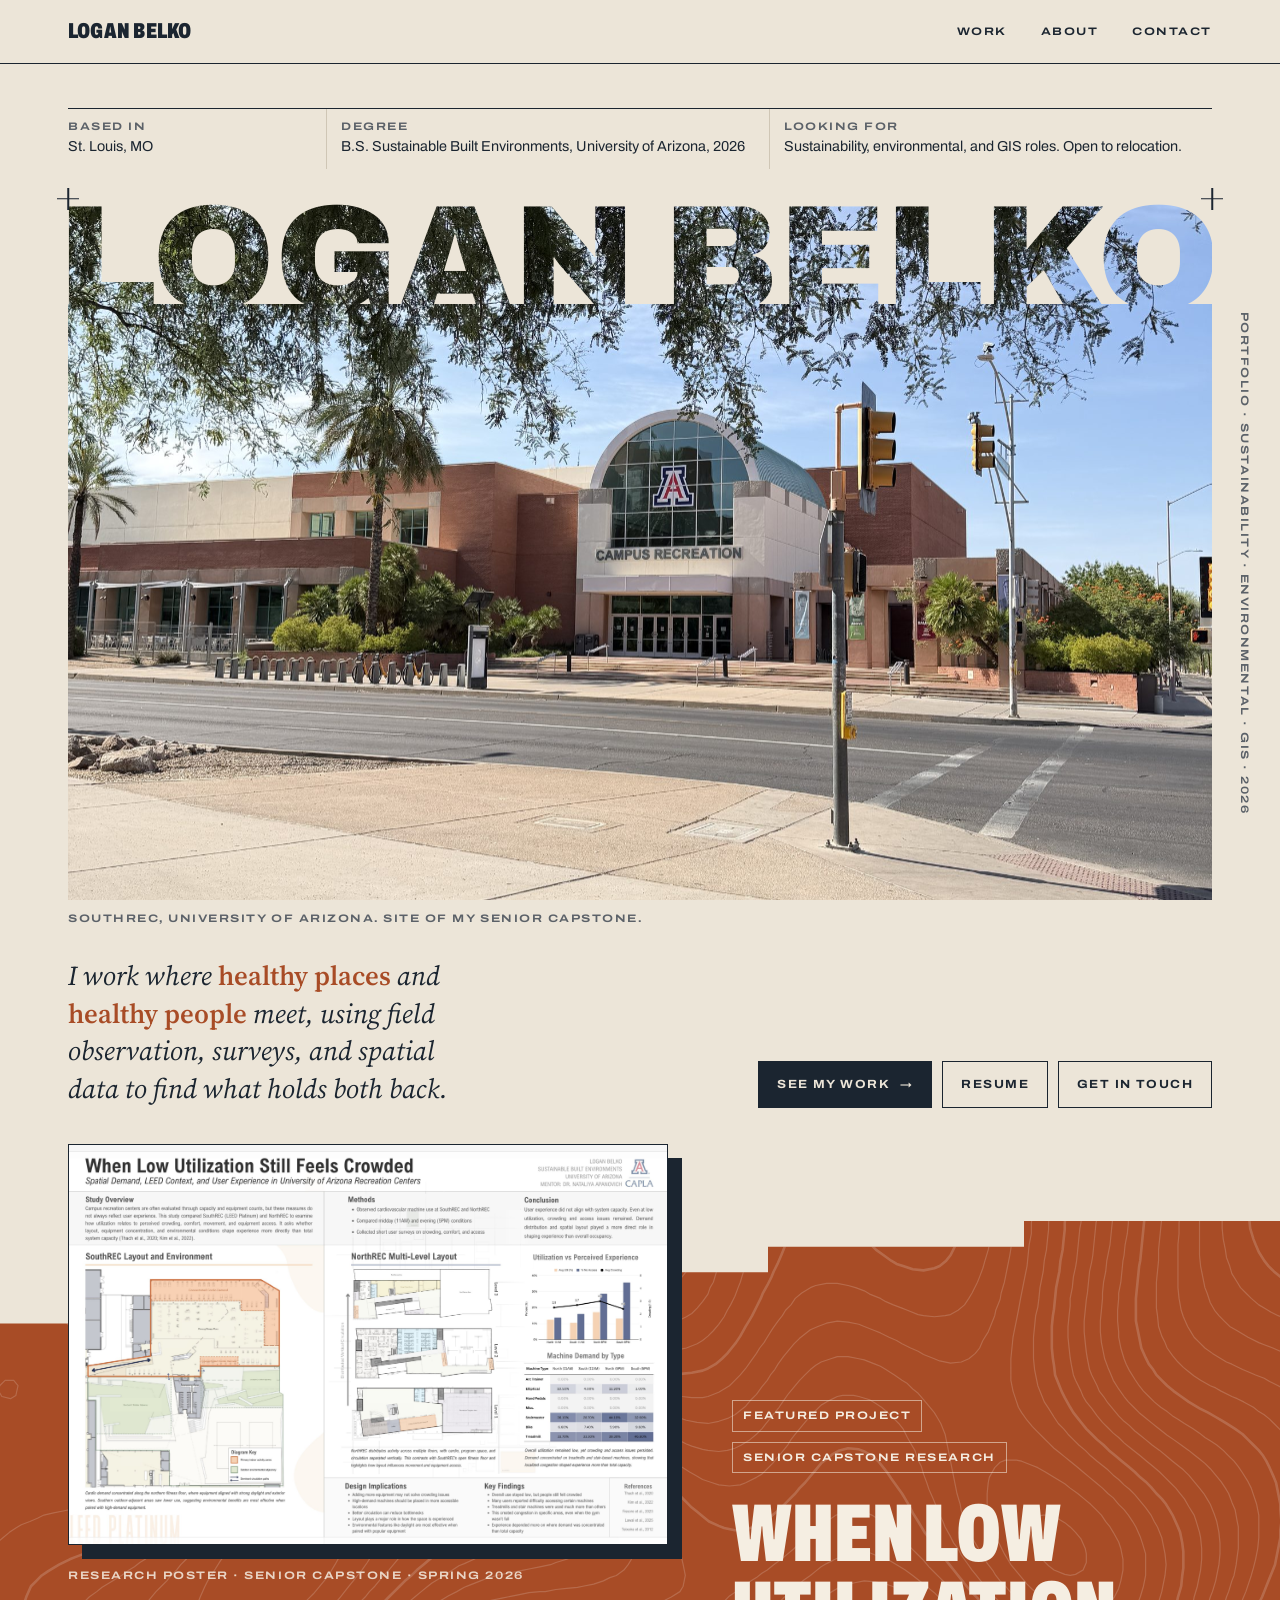
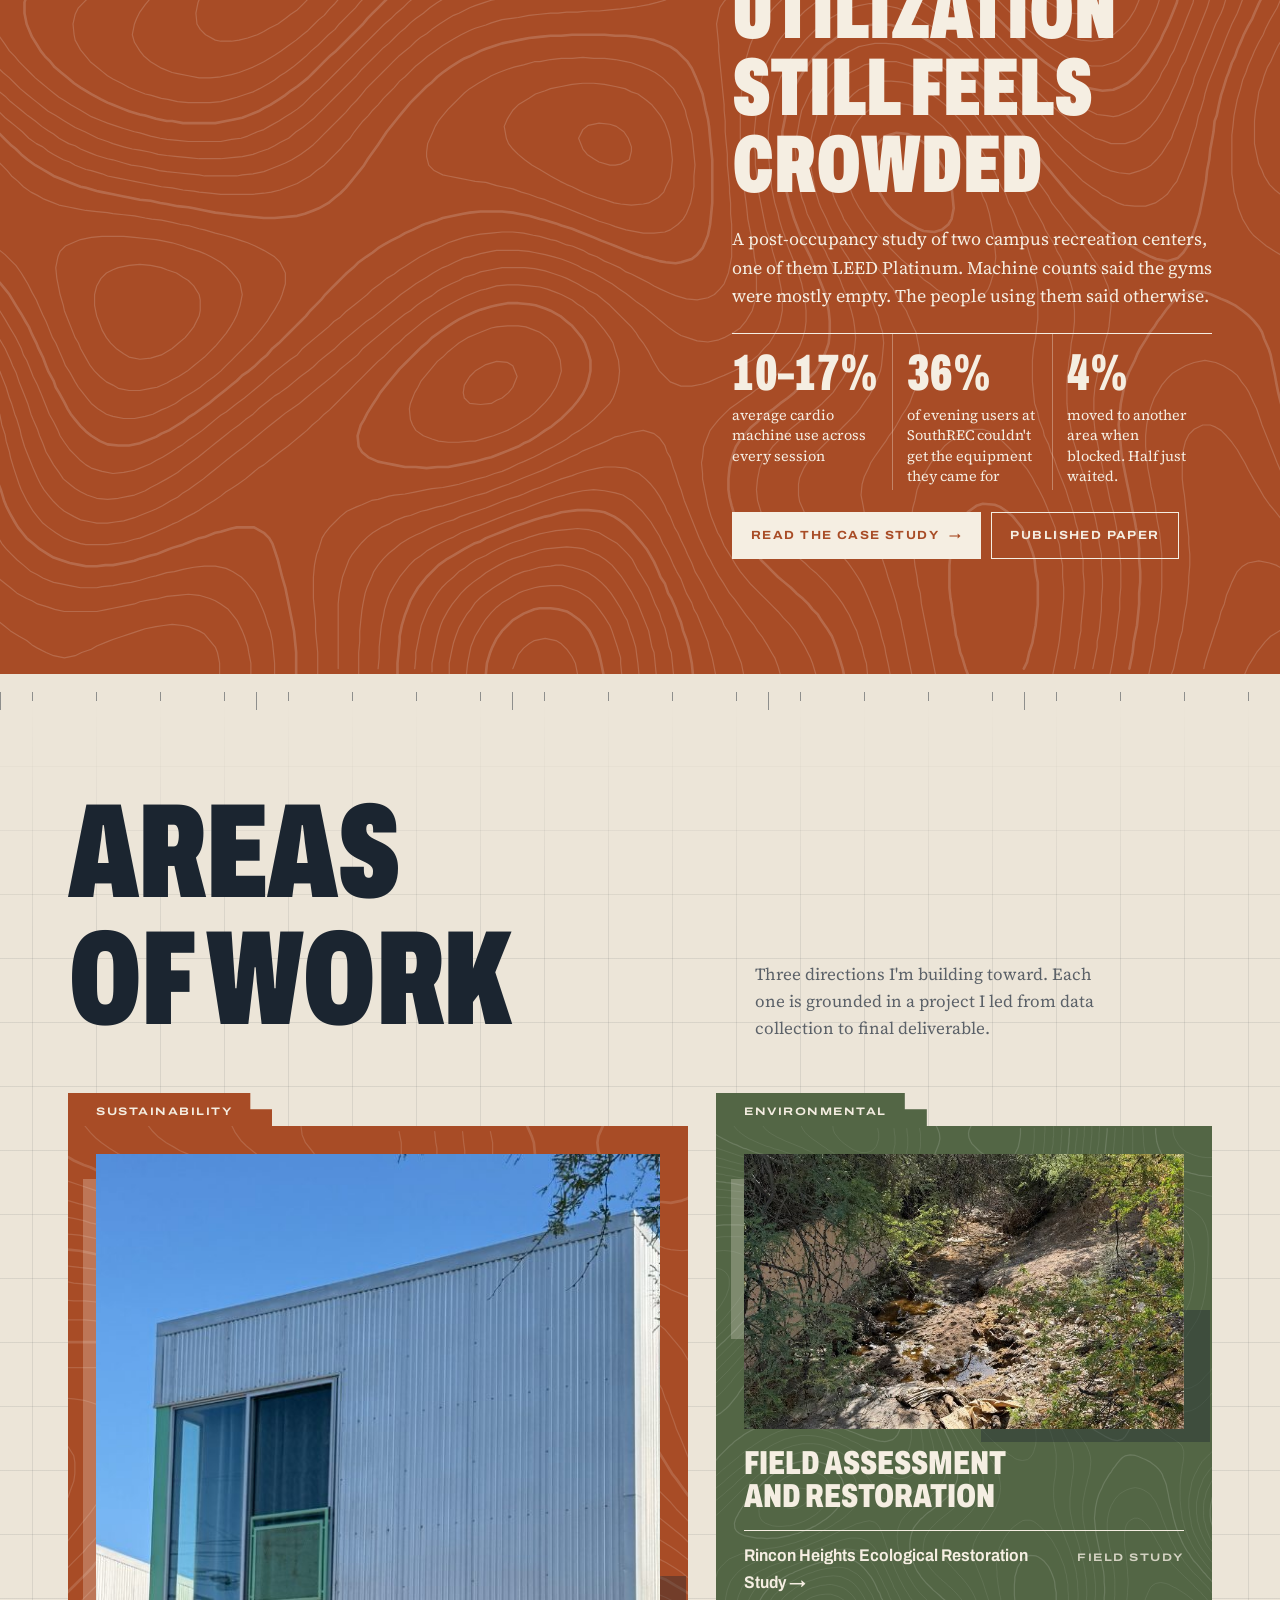
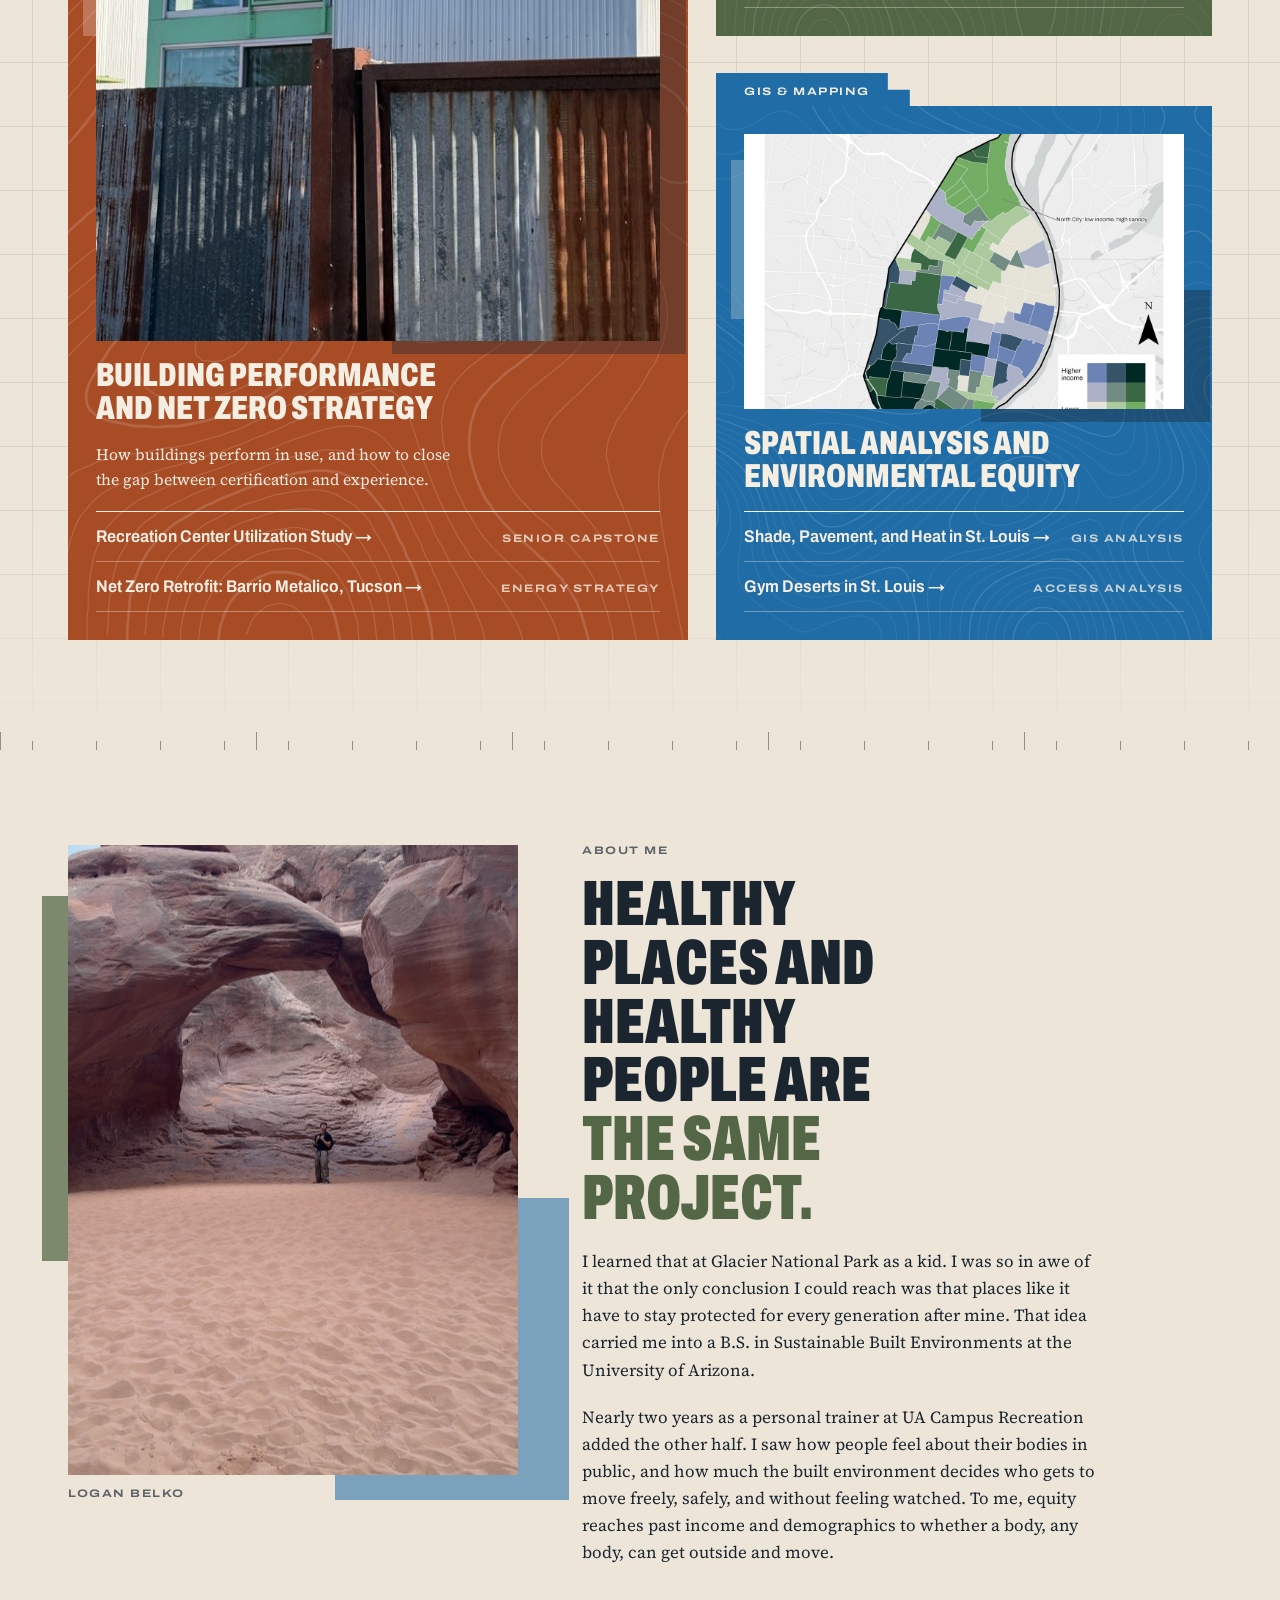
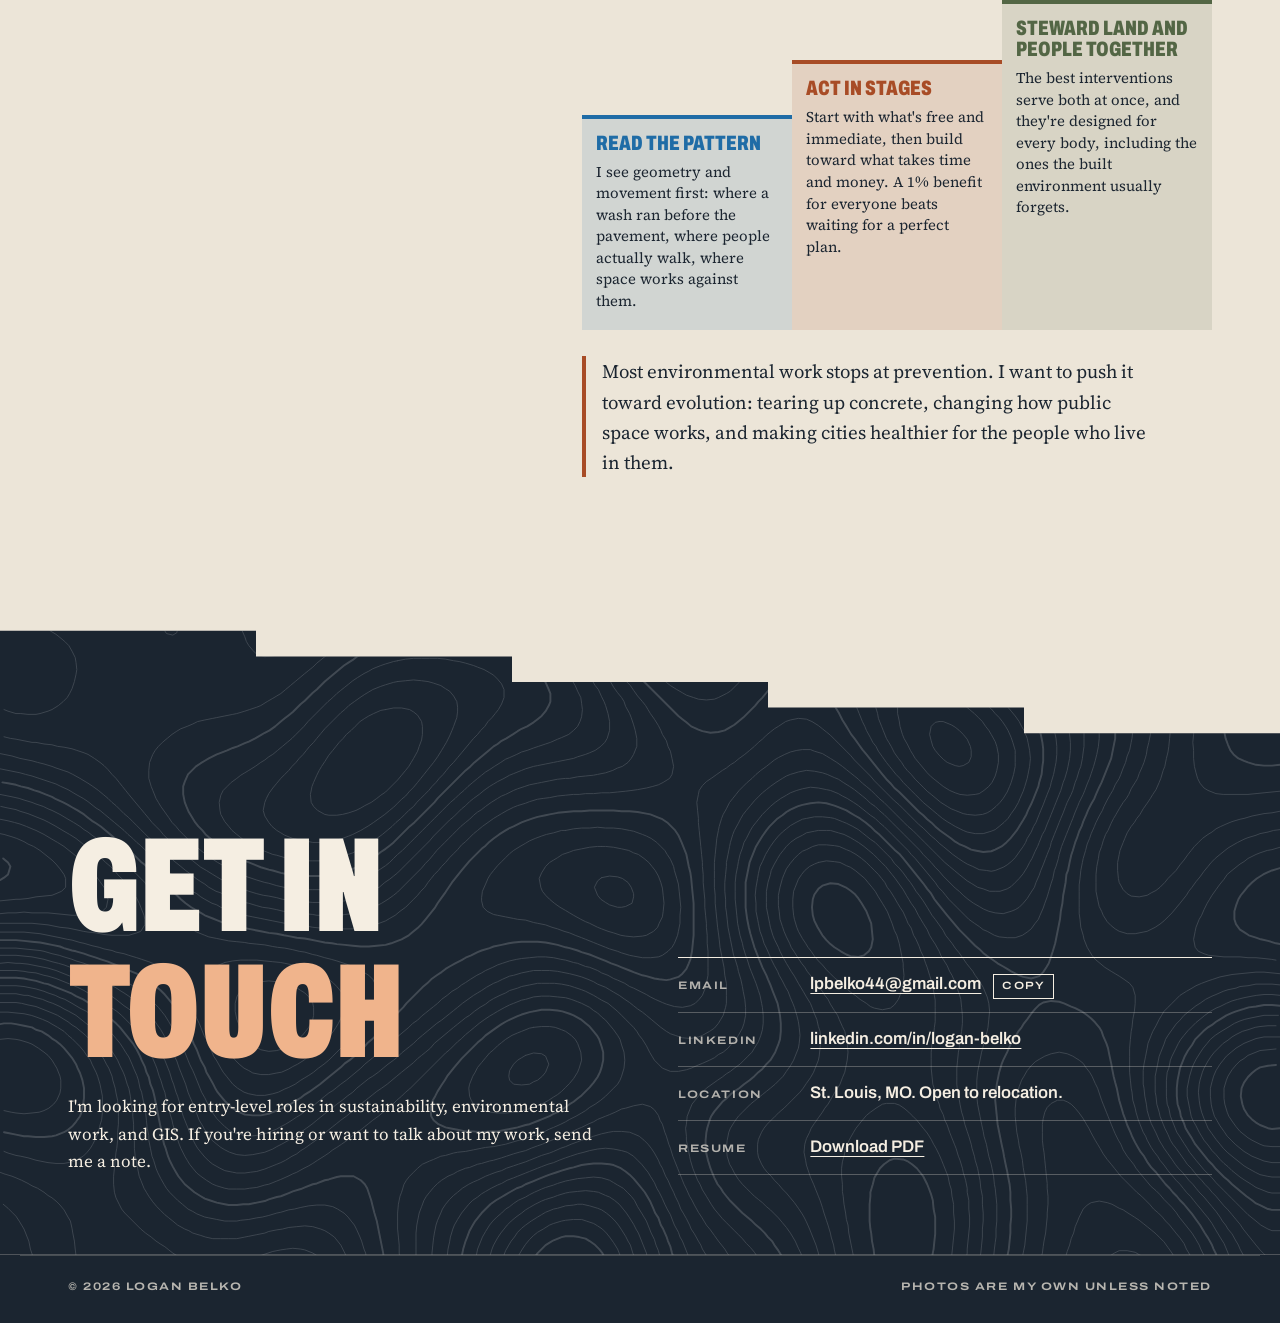
==== commit 6cbcab0e: "Add files via upload" ====
--- a/index.html
+++ b/index.html
@@ -111,6 +111,7 @@
           <h3>Spatial analysis and environmental equity</h3>
           <ul>
             <li><a href="stl-gis.html">Shade, Pavement, and Heat in St. Louis</a><span class="status lbl">GIS analysis</span></li>
+            <li><a href="gym-desert.html">Gym Deserts in St. Louis</a><span class="status lbl">Access analysis</span></li>
           </ul>
         </article>
       </div>
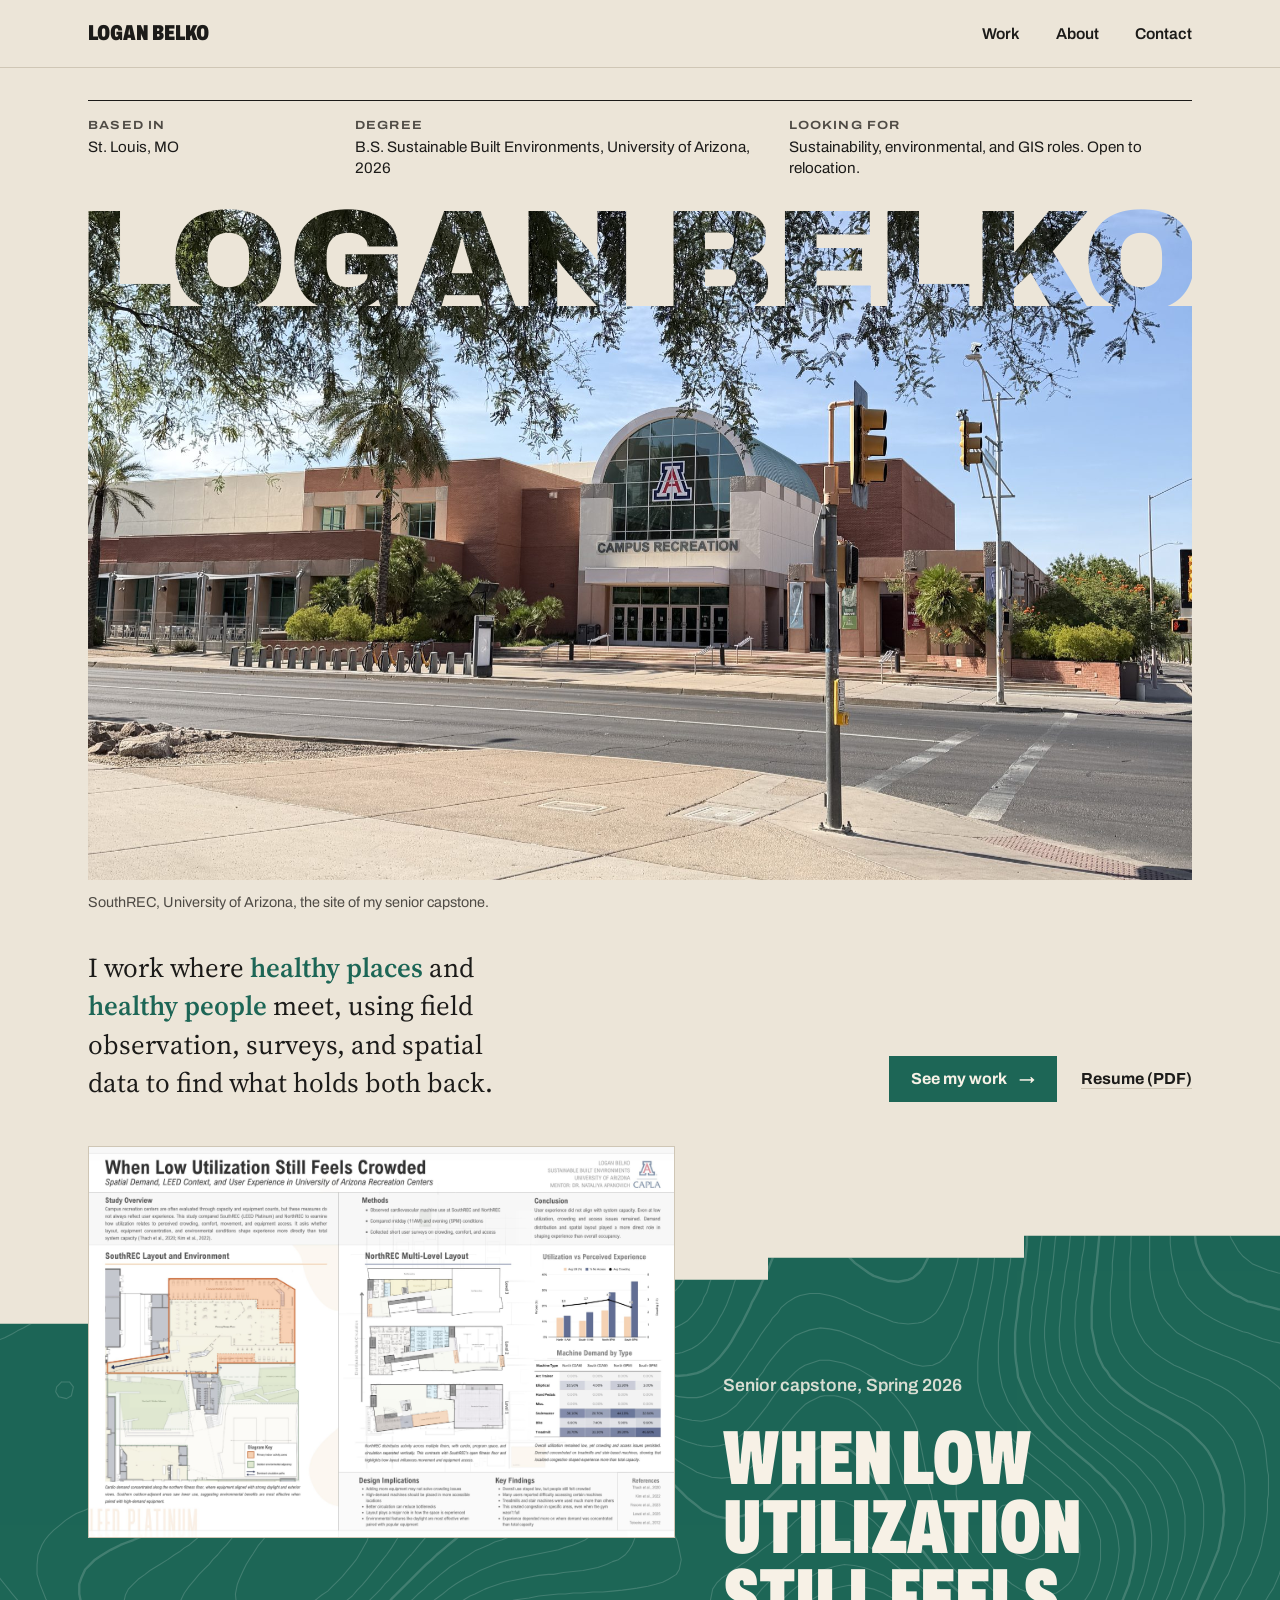
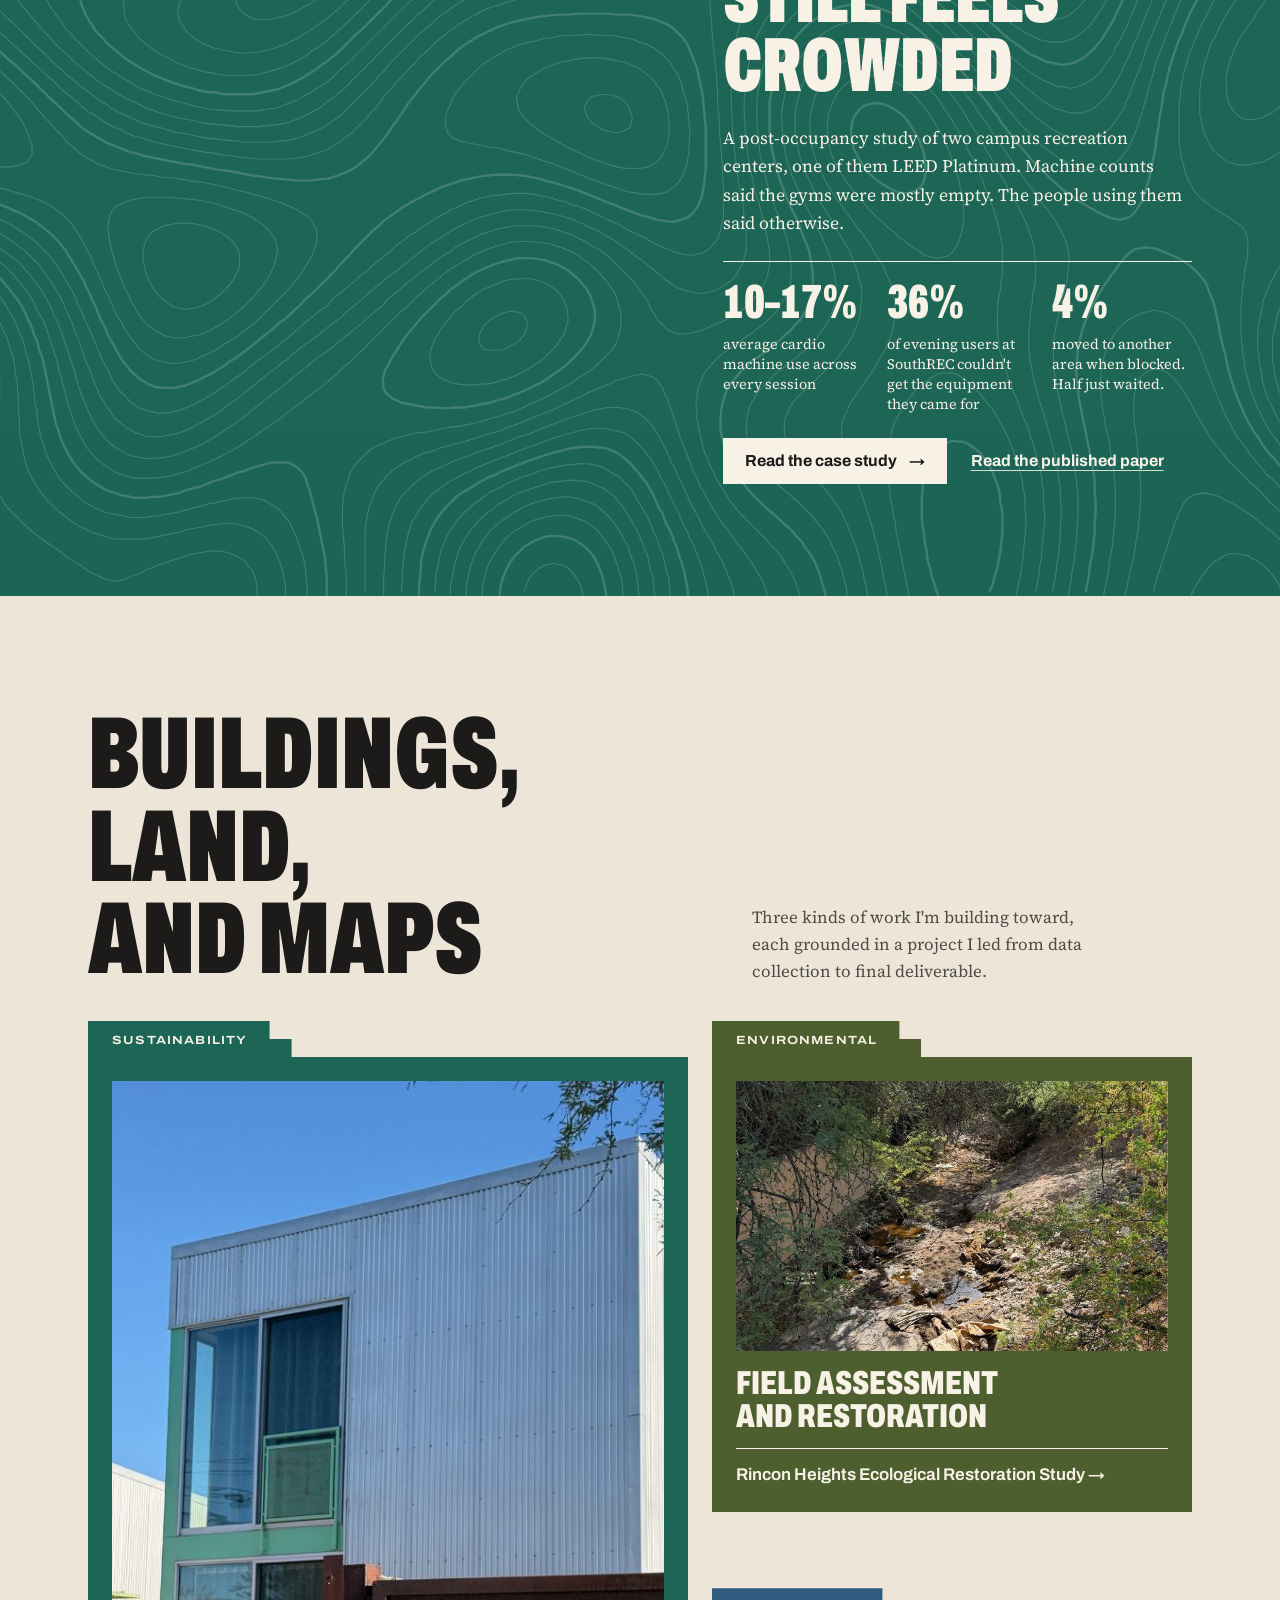
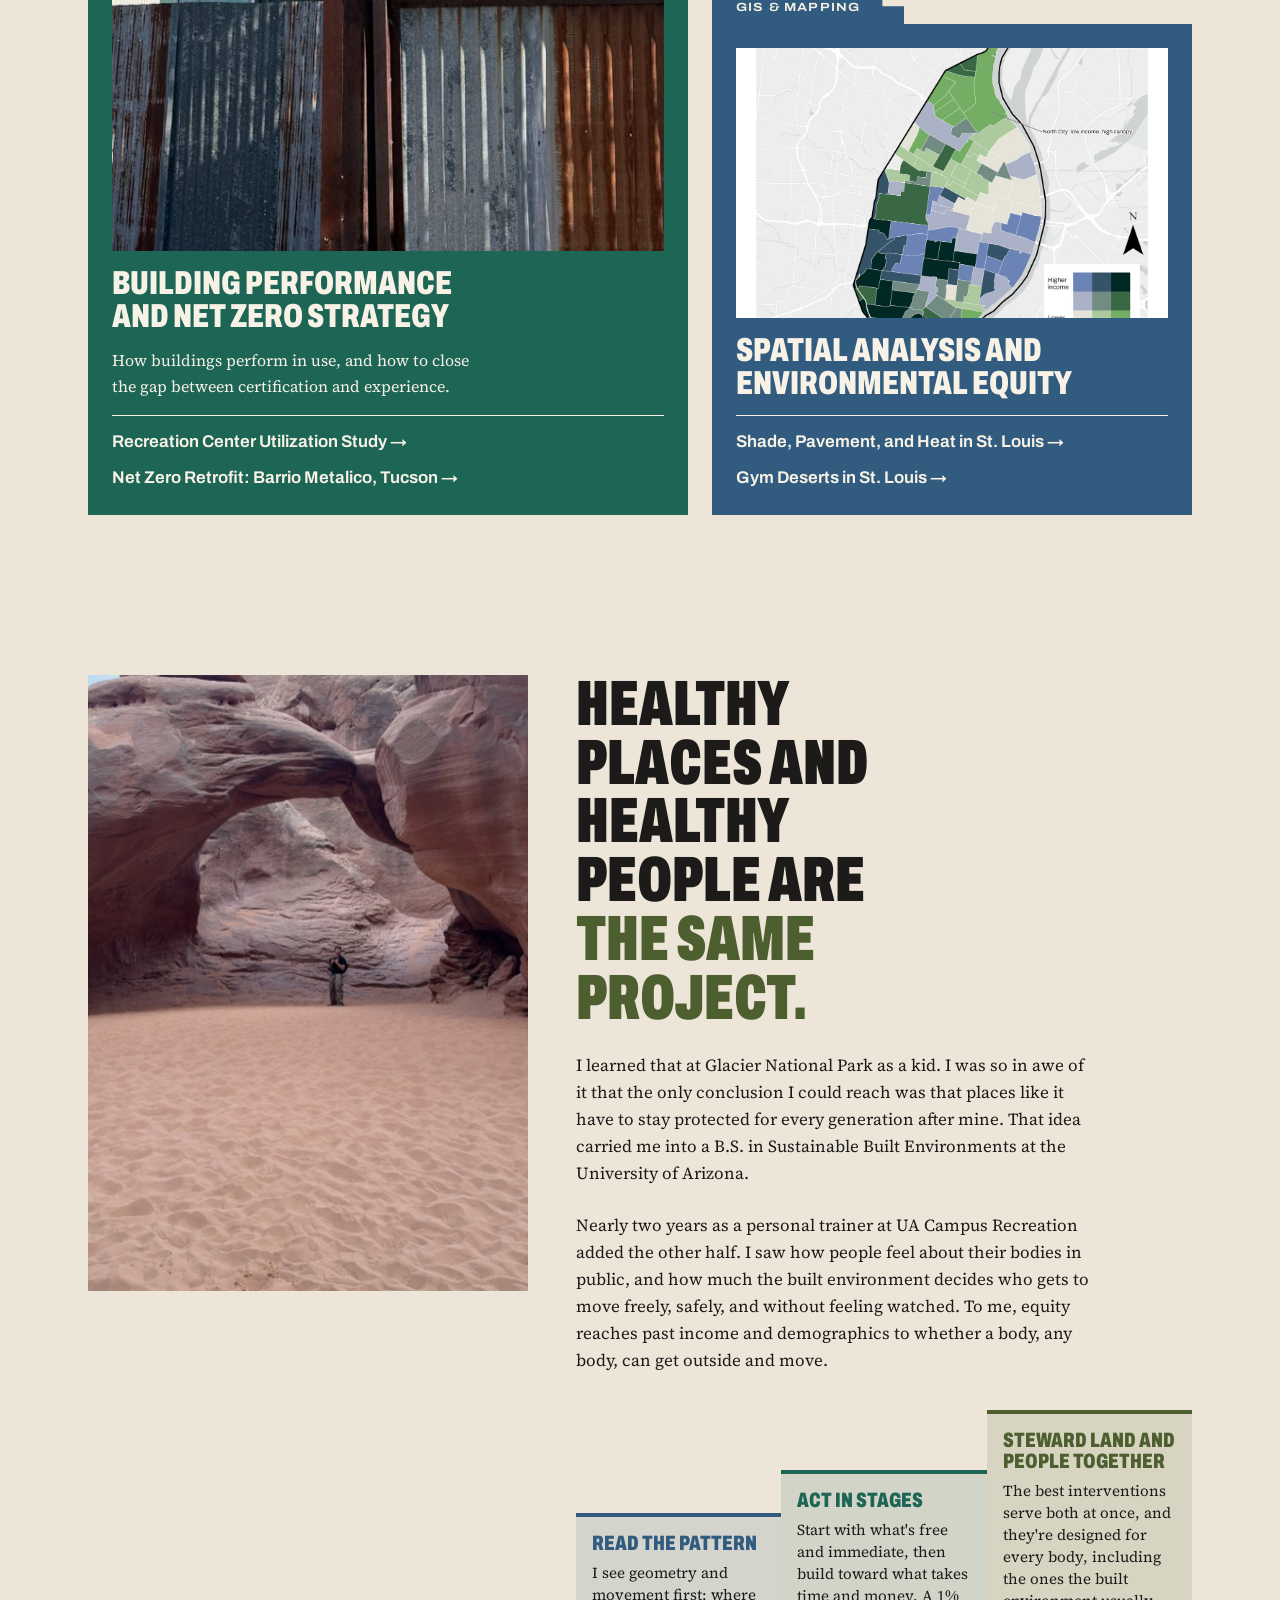
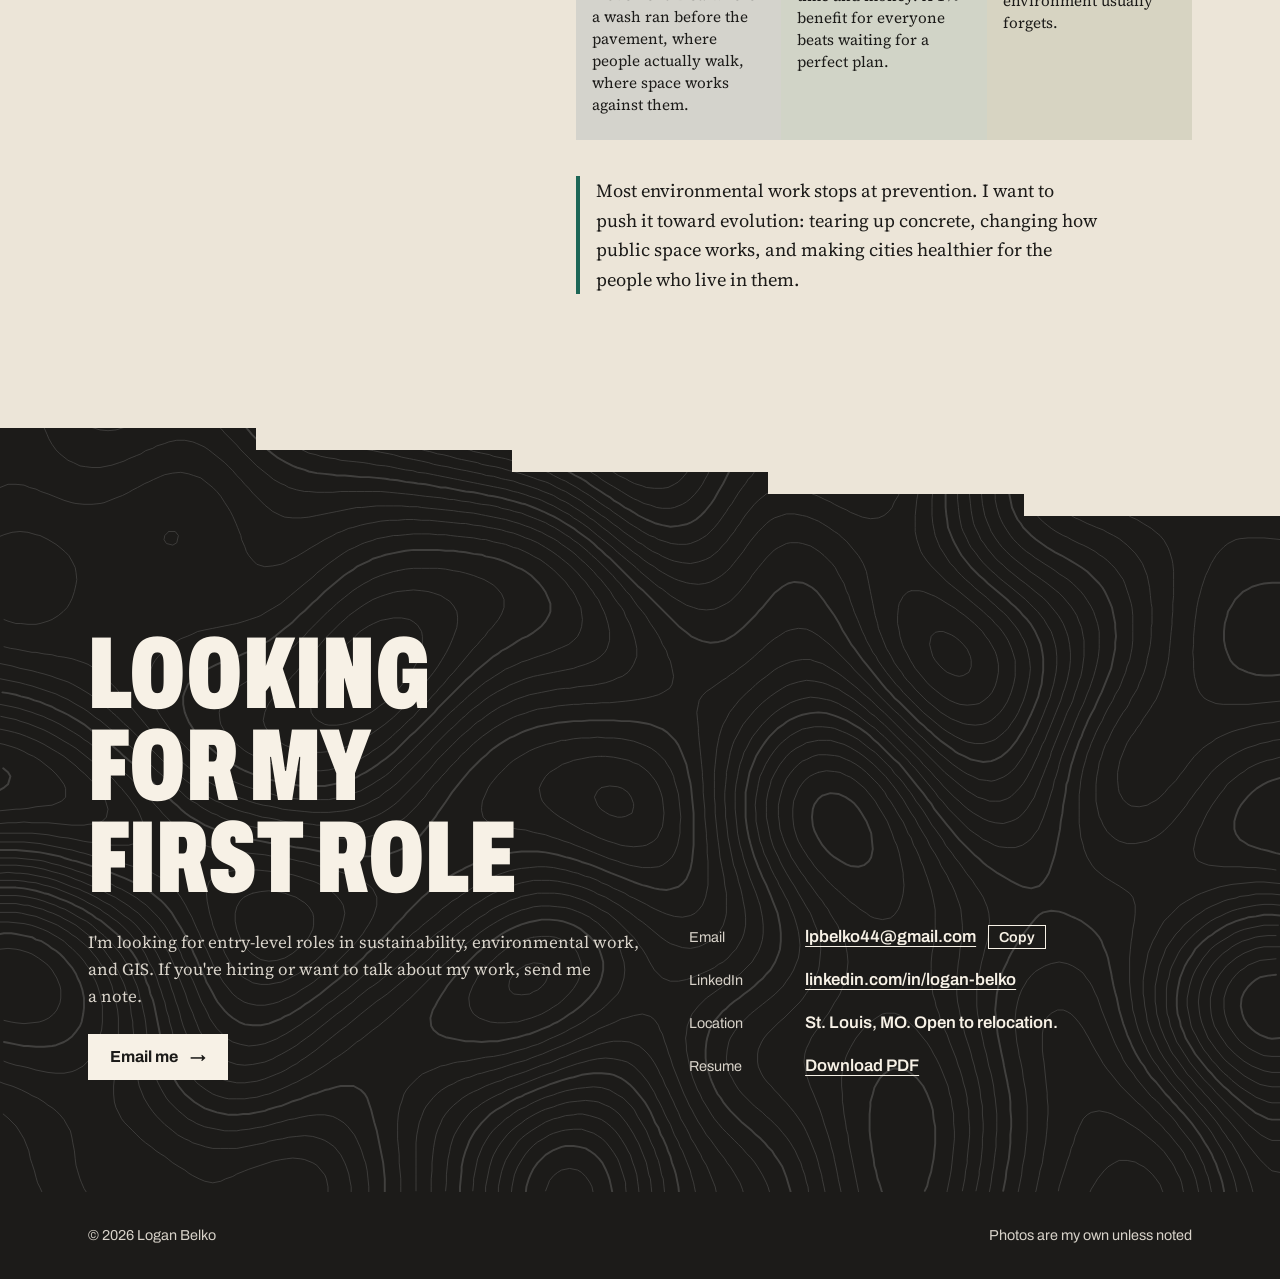
==== commit 1c6f6b9a: "Add files via upload" ====
--- a/index.html
+++ b/index.html
@@ -33,7 +33,6 @@
       </dl>
 
       <figure class="stage">
-        <span class="reg tl"></span><span class="reg tr"></span>
         <h1 class="vh">Logan Belko</h1>
         <svg class="hero-svg" viewBox="0 0 1318 808" role="img" aria-label="Logan Belko, with the letters cut out of a photo of SouthREC at the University of Arizona">
           <defs>
@@ -45,29 +44,26 @@
           <rect class="paper" x="-2" y="-2" width="1322" height="117" shape-rendering="crispEdges"></rect>
           <text x="-3" y="119" font-size="178" textLength="1330" lengthAdjust="spacingAndGlyphs" fill="url(#hero-photo)">LOGAN BELKO</text>
         </svg>
-        <figcaption class="lbl">SouthREC, University of Arizona. Site of my senior capstone.</figcaption>
-        <span class="side lbl">Portfolio · Sustainability · Environmental · GIS · 2026</span>
+        <figcaption>SouthREC, University of Arizona, the site of my senior capstone.</figcaption>
       </figure>
 
       <div class="hero-foot">
         <p class="lede">I work where <b>healthy places</b> and <b>healthy people</b> meet, using field observation, surveys, and spatial data to find what holds both back.</p>
         <div class="actions">
           <a class="btn" href="work.html">See my work <span class="arr" aria-hidden="true">→</span></a>
-          <a class="btn ghost" href="assets/docs/belko-resume.pdf" target="_blank" rel="noopener">Resume</a>
-          <a class="btn ghost" href="#contact">Get in touch</a>
+          <a class="btn ghost" href="assets/docs/belko-resume.pdf" target="_blank" rel="noopener">Resume (PDF)</a>
         </div>
       </div>
     </div>
   </header>
 
-  <section class="feat field rust" id="work" aria-labelledby="feat-h">
+  <section class="feat field pine" id="work" aria-labelledby="feat-h">
     <div class="wrap">
       <figure>
         <a href="capstone.html"><img src="assets/img/capstone-poster.jpg" width="2800" height="1867" alt="Capstone research poster titled When Low Utilization Still Feels Crowded, with annotated floor plans of SouthREC and NorthREC and a utilization chart."></a>
-        <figcaption class="lbl">Research poster · Senior capstone · Spring 2026</figcaption>
       </figure>
       <div class="copy">
-        <div class="kick lbl"><span>Featured project</span><span>Senior capstone research</span></div>
+        <p class="eyebrow">Senior capstone, Spring 2026</p>
         <h2 id="feat-h">When low utilization still feels crowded</h2>
         <p>A post-occupancy study of two campus recreation centers, one of them LEED Platinum. Machine counts said the gyms were mostly empty. The people using them said otherwise.</p>
         <div class="stats">
@@ -75,43 +71,43 @@
           <div class="stat"><b>36%</b><span>of evening users at SouthREC couldn't get the equipment they came for</span></div>
           <div class="stat"><b>4%</b><span>moved to another area when blocked. Half just waited.</span></div>
         </div>
-        <div class="actions"><a class="btn" href="capstone.html">Read the case study <span class="arr" aria-hidden="true">→</span></a><a class="btn ghost" href="https://repository.arizona.edu/items/dd9e763f-9bd4-4ec1-b362-192975fb0008" target="_blank" rel="noopener">Published paper</a></div>
+        <div class="actions"><a class="btn" href="capstone.html">Read the case study <span class="arr" aria-hidden="true">→</span></a><a class="btn ghost" href="https://repository.arizona.edu/items/dd9e763f-9bd4-4ec1-b362-192975fb0008" target="_blank" rel="noopener">Read the published paper</a></div>
       </div>
     </div>
   </section>
 
-  <section class="areas drafted" aria-labelledby="areas-h">
+  <section class="areas" aria-labelledby="areas-h">
     <div class="wrap">
       <div class="head">
-        <h2 id="areas-h" class="mega">Areas of work</h2>
-        <p>Three directions I'm building toward. Each one is grounded in a project I led from data collection to final deliverable.</p>
+        <h2 id="areas-h" class="mega">Buildings, land, and maps</h2>
+        <p>Three kinds of work I'm building toward, each grounded in a project I led from data collection to final deliverable.</p>
       </div>
       <div class="plots">
-        <article class="plot sust rust">
+        <article class="plot sust pine">
           <div class="tab lbl">Sustainability</div>
-          <div class="stack"><div class="img"><img src="assets/img/barrio-metalico.jpg" width="799" height="816" alt="Corrugated metal facade of a Barrio Metalico housing unit in Tucson, behind a rusted metal fence."></div></div>
+          <div class="img"><img src="assets/img/barrio-metalico.jpg" width="799" height="816" alt="Corrugated metal facade of a Barrio Metalico housing unit in Tucson, behind a rusted metal fence."></div>
           <h3>Building performance and Net Zero strategy</h3>
           <p class="desc">How buildings perform in use, and how to close the gap between certification and experience.</p>
           <ul>
-            <li><a href="capstone.html">Recreation Center Utilization Study</a><span class="status lbl">Senior capstone</span></li>
-            <li><a href="barrio.html">Net Zero Retrofit: Barrio Metalico, Tucson</a><span class="status lbl">Energy strategy</span></li>
+            <li><a href="capstone.html">Recreation Center Utilization Study</a></li>
+            <li><a href="barrio.html">Net Zero Retrofit: Barrio Metalico, Tucson</a></li>
           </ul>
         </article>
-        <article class="plot env sage">
+        <article class="plot env moss">
           <div class="tab lbl">Environmental</div>
-          <div class="stack"><div class="img"><img src="assets/img/rincon-wash.jpg" width="720" height="864" alt="Dry urban wash in Tucson lined with mesquite and dense brush."></div></div>
+          <div class="img"><img src="assets/img/rincon-wash.jpg" width="720" height="864" alt="Dry urban wash in Tucson lined with mesquite and dense brush."></div>
           <h3>Field assessment and restoration</h3>
           <ul>
-            <li><a href="rincon.html">Rincon Heights Ecological Restoration Study</a><span class="status lbl">Field study</span></li>
+            <li><a href="rincon.html">Rincon Heights Ecological Restoration Study</a></li>
           </ul>
         </article>
-        <article class="plot gis sky">
+        <article class="plot gis harbor">
           <div class="tab lbl">GIS &amp; Mapping</div>
-          <div class="stack"><div class="img"><img src="assets/img/stl-map-bivariate.jpg" width="1200" height="1553" style="object-position: center 55%" alt="Bivariate map of income and tree canopy across St. Louis census tracts."></div></div>
+          <div class="img"><img src="assets/img/stl-map-bivariate.jpg" width="1200" height="1553" style="object-position: center 55%" alt="Bivariate map of income and tree canopy across St. Louis census tracts."></div>
           <h3>Spatial analysis and environmental equity</h3>
           <ul>
-            <li><a href="stl-gis.html">Shade, Pavement, and Heat in St. Louis</a><span class="status lbl">GIS analysis</span></li>
-            <li><a href="gym-desert.html">Gym Deserts in St. Louis</a><span class="status lbl">Access analysis</span></li>
+            <li><a href="stl-gis.html">Shade, Pavement, and Heat in St. Louis</a></li>
+            <li><a href="gym-desert.html">Gym Deserts in St. Louis</a></li>
           </ul>
         </article>
       </div>
@@ -121,12 +117,10 @@
   <section class="about" id="about" aria-labelledby="about-h">
     <div class="wrap grid">
       <figure>
-        <div class="stack"><img src="assets/img/logan-arches.jpg" width="900" height="1581" alt="Logan Belko standing beneath a red sandstone arch on a sandy trail."></div>
-        <figcaption class="lbl">Logan Belko</figcaption>
+        <img src="assets/img/logan-arches.jpg" width="900" height="1581" alt="Logan Belko standing beneath a red sandstone arch on a sandy trail.">
       </figure>
       <div class="copy">
-        <h2 id="about-h" class="lbl" style="color: var(--muted)">About me</h2>
-        <p class="thesis-line">Healthy places and healthy people are <em>the same project.</em></p>
+        <h2 id="about-h">Healthy places and healthy people are <em>the same project.</em></h2>
         <p>I learned that at Glacier National Park as a kid. I was so in awe of it that the only conclusion I could reach was that places like it have to stay protected for every generation after mine. That idea carried me into a B.S. in Sustainable Built Environments at the University of Arizona.</p>
         <p>Nearly two years as a personal trainer at UA Campus Recreation added the other half. I saw how people feel about their bodies in public, and how much the built environment decides who gets to move freely, safely, and without feeling watched. To me, equity reaches past income and demographics to whether a body, any body, can get outside and move.</p>
         <div class="stair" aria-label="How I work">
@@ -142,20 +136,21 @@
   <section class="contact field ink down" id="contact" aria-labelledby="contact-h">
     <div class="wrap">
       <div class="intro">
-        <h2 id="contact-h" class="mega">Get in <span>touch</span></h2>
+        <h2 id="contact-h" class="mega">Looking for my first role</h2>
         <p>I'm looking for entry-level roles in sustainability, environmental work, and GIS. If you're hiring or want to talk about my work, send me a note.</p>
+        <div class="actions"><a class="btn" href="mailto:lpbelko44@gmail.com">Email me <span class="arr" aria-hidden="true">→</span></a></div>
       </div>
       <dl>
-        <div><dt class="lbl">Email</dt><dd><a href="mailto:lpbelko44@gmail.com" id="email">lpbelko44@gmail.com</a><button class="copy-btn" type="button" id="copy-email" data-copy="lpbelko44@gmail.com">Copy</button></dd></div>
-        <div><dt class="lbl">LinkedIn</dt><dd><a href="https://www.linkedin.com/in/logan-belko" target="_blank" rel="noopener">linkedin.com/in/logan-belko</a></dd></div>
-        <div><dt class="lbl">Location</dt><dd>St. Louis, MO. Open to relocation.</dd></div>
-        <div><dt class="lbl">Resume</dt><dd><a href="assets/docs/belko-resume.pdf" target="_blank" rel="noopener">Download PDF</a></dd></div>
+        <div><dt>Email</dt><dd><a href="mailto:lpbelko44@gmail.com" id="email">lpbelko44@gmail.com</a><button class="copy-btn" type="button" id="copy-email" data-copy="lpbelko44@gmail.com">Copy</button></dd></div>
+        <div><dt>LinkedIn</dt><dd><a href="https://www.linkedin.com/in/logan-belko" target="_blank" rel="noopener">linkedin.com/in/logan-belko</a></dd></div>
+        <div><dt>Location</dt><dd>St. Louis, MO. Open to relocation.</dd></div>
+        <div><dt>Resume</dt><dd><a href="assets/docs/belko-resume.pdf" target="_blank" rel="noopener">Download PDF</a></dd></div>
       </dl>
     </div>
   </section>
 </main>
 
-<footer><div class="wrap lbl"><span>© 2026 Logan Belko</span><span>Photos are my own unless noted</span></div></footer>
+<footer><div class="wrap"><span>© 2026 Logan Belko</span><span>Photos are my own unless noted</span></div></footer>
 
 <script>
 document.querySelectorAll('.copy-btn').forEach(function (b) {
--- a/assets/site.css
+++ b/assets/site.css
@@ -1,389 +1,394 @@
-/* Layout concept: a stack of printed poster sheets. Each area of work owns a
-   solid field of color, and every edge between sections is cut as a staircase,
-   the shape of "act in stages." Contour lines texture the fields, translucent
-   blocks step out from behind photos, and hatching is kept for data only. */
+/* =========================================================================
+   Logan Belko — site styles
+
+   Concept: printed poster sheets. Each area of work owns one solid color
+   field, and the edge where a field begins is cut as a staircase, the shape
+   of "act in stages." Contour lines are the only texture, and only on
+   full-width fields. Everything else is flat paper, ink, and space.
+
+   1. Tokens    2. Base    3. Primitives    4. Site chrome
+   5. Home      6. Case studies    7. Work index    8. Page-specific
+   ========================================================================= */
+
+/* ---------- 1. Tokens ---------- */
+/* Color system. Bone paper and charcoal ink are the neutrals. The three area
+   colors share one lightness and one intensity (OKLCH L .46, C .075), so any
+   one can stand alone and all three sit together without one shouting:
+     pine   (hue 175) sustainability, and the site's main accent
+     moss   (hue 125) environmental
+     harbor (hue 245) GIS
+   maroon is the contrast color: reserved for data that runs against the grain
+   (unmet demand, weak correlations) and for a future fourth area. */
 :root {
-  --paper: #ECE5D8;      /* bone / sandstone paper */
-  --sheet: #F5F0E6;      /* lighter sheet */
-  --surface: var(--sheet);
-  --ink: #1B2530;        /* slate ink */
-  --muted: #5B6168;
-  --line: #CFC6B5;
-  --rust: #A84C26;       /* sustainability: oxidized metal */
-  --sage: #536645;       /* environmental: creosote */
-  --sky: #1F6CA6;        /* GIS: Tucson sky */
-  --rust-l: #F0B48C;     /* light tints, for type printed on a field */
-  --sage-l: #CAD9B4;
-  --sky-l: #AFD0EC;
-  --on-field: #F5EEE2;   /* type printed on a color field */
-  --peach: #F0B48C;      /* the 10% accent, used sparingly */
-  --deep: #1B2530;       /* contact, verdict and footer fields */
-  --shadow: #1B2530;     /* hard offset shadow */
-  --tint: 13%;           /* stair step fill strength */
-  --lift: 0%;            /* how much colored text lightens toward ink (dark mode) */
-  --topo: .17;           /* contour line strength on color fields */
-
+  --paper: #ECE5D8;          /* page */
+  --surface: #F5F0E6;        /* cards, charts */
+  --ink: #1C1B19;            /* text */
+  --muted: #4F4B45;          /* secondary text, 6.5:1 on paper */
+  --line: #CFC6B5;           /* rules */
+  --pine: #1D6656;
+  --moss: #4E5F2F;
+  --harbor: #315C7F;
+  --maroon: #74363F;
+  --accent: var(--pine);     /* links, primary buttons */
+  --accent-text: var(--pine);/* accent used as text on the page */
+  --charcoal: #1C1B19;       /* fixed dark, for text on light fills in either mode */
+  --deep: #1C1B19;           /* dark fields: contact, verdicts, footer */
+  --on-field: #F7F1E6;       /* text printed on any color field */
+  --on-field-2: rgba(247, 241, 230, .86);
+  --pine-l: #87C7B5; --moss-l: #ADC08F; --harbor-l: #92BDE2; --maroon-l: #E1A6AB; /* light tints of the same hues */
+  --tint: 13%;               /* how strongly a colored panel tints the paper */
+  --lift: 0%;                /* lightens colored text toward ink in dark mode */
+  --topo: .16;               /* contour line strength */
+
+  /* type */
   --display: "Archivo", "Helvetica Neue", Arial, sans-serif;
   --body: "Source Serif 4", Georgia, "Times New Roman", serif;
-
-  --step--1: .84rem;
-  --step-0: 1.06rem;
-  --step-1: 1.33rem;
-  --step-2: 1.9rem;
-  --step-3: clamp(2.2rem, 4.8vw, 3.6rem);
-  --step-4: clamp(3rem, 8.5vw, 7.2rem);
-
-  --s: clamp(14px, 2vw, 26px);   /* one stair riser */
+  --fs-xs: .74rem;           /* labels, meta */
+  --fs-sm: .9rem;            /* captions, notes */
+  --fs-base: 1.06rem;        /* body */
+  --fs-lg: 1.3rem;           /* lede, sub */
+  --fs-xl: 1.8rem;
+  --fs-2xl: clamp(2rem, 4.2vw, 3.2rem);   /* section heads */
+  --fs-3xl: clamp(2.8rem, 8vw, 6.6rem);   /* page and field heads */
+
+  /* space */
+  --sp-1: 4px; --sp-2: 8px; --sp-3: 12px; --sp-4: 16px; --sp-5: 24px;
+  --sp-6: 32px; --sp-7: 48px; --sp-8: clamp(64px, 9vw, 112px);
   --gutter: clamp(16px, 4vw, 48px);
-  --max: 1240px;
+  --max: 1200px;
+
+  /* shape: square corners everywhere, so inner and outer radii always agree */
+  --r: 0;
+  --s: clamp(12px, 1.8vw, 22px);   /* one stair riser */
+
   color-scheme: light;
 }
+/* dark: charcoal paper, bone ink. Fields keep their colors; colored text switches to the light tints. */
 @media (prefers-color-scheme: dark) {
   :root:not([data-theme="light"]) {
-    --paper: #151B21; --sheet: #1F2830; --ink: #F1EADD; --muted: #B9BFC5; --line: #4C5966;
-    --rust: #B4562E; --sage: #5E7350; --sky: #2474B0; --on-field: #F7F1E6; --peach: #F2B990;
-    --deep: #2A3644; --shadow: #F1EADD; --tint: 26%; --lift: 45%; --topo: .13; color-scheme: dark;
+    --paper: #1A1917; --surface: #24221F; --ink: #ECE5D8; --muted: #B3ADA3; --line: #3A3834;
+    --accent-text: var(--pine-l); --deep: #2A2825;
+    --tint: 22%; --lift: 55%; --topo: .12; color-scheme: dark;
   }
 }
 :root[data-theme="dark"] {
-  --paper: #151B21; --sheet: #1F2830; --ink: #F1EADD; --muted: #B9BFC5; --line: #4C5966;
-  --rust: #B4562E; --sage: #5E7350; --sky: #2474B0; --on-field: #F7F1E6; --peach: #F2B990;
-  --deep: #2A3644; --shadow: #F1EADD; --tint: 26%; --lift: 45%; --topo: .13; color-scheme: dark;
-}
-
+  --paper: #1A1917; --surface: #24221F; --ink: #ECE5D8; --muted: #B3ADA3; --line: #3A3834;
+  --accent-text: var(--pine-l); --deep: #2A2825;
+  --tint: 22%; --lift: 55%; --topo: .12; color-scheme: dark;
+}
+
+/* ---------- 2. Base ---------- */
 *, *::before, *::after { box-sizing: border-box; }
 html { scroll-behavior: smooth; }
-body { margin: 0; background: var(--paper); color: var(--ink); font-family: var(--body); font-size: var(--step-0); line-height: 1.6; -webkit-font-smoothing: antialiased; overflow-x: hidden; }
+body { margin: 0; background: var(--paper); color: var(--ink); font-family: var(--body); font-size: var(--fs-base); line-height: 1.6; -webkit-font-smoothing: antialiased; overflow-x: hidden; }
 img { max-width: 100%; display: block; height: auto; }
 a { color: inherit; text-underline-offset: .22em; text-decoration-thickness: 1px; }
-:focus-visible { outline: 2px solid var(--sky); outline-offset: 3px; }
+:focus-visible { outline: 2px solid var(--harbor); outline-offset: 3px; }
+p { margin: 0; max-width: 65ch; text-wrap: pretty; }
+h1, h2, h3 { margin: 0; font-family: var(--display); text-transform: uppercase; line-height: .95; text-wrap: balance; letter-spacing: 0; }
+h1 { font-size: var(--fs-3xl); font-weight: 900; font-stretch: 62%; line-height: .9; }
+h2 { font-size: var(--fs-2xl); font-weight: 850; font-stretch: 70%; }
+h3 { font-size: 1.3rem; font-weight: 800; font-stretch: 78%; line-height: 1.1; }
 .vh { position: absolute !important; width: 1px; height: 1px; overflow: hidden; clip: rect(0 0 0 0); white-space: nowrap; }
-p { margin: 0; max-width: 65ch; }
-h1, h2, h3 { margin: 0; font-family: var(--display); text-transform: uppercase; line-height: .94; text-wrap: balance; letter-spacing: 0; }
-h2 { font-size: var(--step-3); font-weight: 850; font-stretch: 72%; }
-h3 { font-size: 1.15rem; font-weight: 800; font-stretch: 85%; line-height: 1.15; letter-spacing: .02em; }
-.small { font-size: var(--step--1); color: var(--muted); }
-
+.num, .stat b, .keyfigs b, .data, .hbars span, .timeline b, .tblock dd, .meta, .contact dd { font-variant-numeric: tabular-nums; }
+
+/* ---------- 3. Primitives ---------- */
 .wrap { max-width: var(--max); margin-inline: auto;
   padding-left: max(var(--gutter), env(safe-area-inset-left, 0px));
   padding-right: max(var(--gutter), env(safe-area-inset-right, 0px)); }
-
-/* wide, small labels vs. condensed, huge headings: the type contrast */
-.lbl, .tblock dt { font-family: var(--display); font-stretch: 125%; font-weight: 650; font-size: .68rem; letter-spacing: .14em; text-transform: uppercase; }
-.mega { font-stretch: 62%; font-weight: 900; font-size: clamp(3.2rem, 10.5vw, 9rem); letter-spacing: -.005em; }
-
-/* ---------- stairs: the one shape ---------- */
-/* a field whose top edge climbs in five risers, left to right */
+.flow { display: grid; gap: var(--sp-6); }
+.flow-sm { display: grid; gap: var(--sp-3); }
+
+/* the utility label: small, wide, uppercase. Used only for data labels and meta. */
+.lbl, .tblock dt, .spec dt, .layer .reads dt, .meta, .data thead th, .hgroup, .tab {
+  font-family: var(--display); font-stretch: 118%; font-weight: 650; font-size: var(--fs-xs); letter-spacing: .1em; text-transform: uppercase; }
+.mega { font-size: var(--fs-3xl); font-weight: 900; font-stretch: 62%; line-height: .9; }
+.small, figcaption { font-family: var(--display); font-size: var(--fs-sm); color: var(--muted); line-height: 1.45; }
+
+/* buttons: one primary, then plain links */
+.actions { display: flex; flex-wrap: wrap; align-items: center; gap: var(--sp-3) var(--sp-5); }
+.btn { font-family: var(--display); font-weight: 700; font-size: 1rem; text-decoration: none; line-height: 1;
+  padding: 15px 22px; border-radius: var(--r); background: var(--accent); color: var(--on-field);
+  display: inline-flex; align-items: center; gap: var(--sp-3); transition: background .2s; }
+.btn:hover { background: var(--ink); color: var(--paper); }
+.btn.ghost { background: none; color: var(--ink); padding: 15px 0; text-decoration: underline; text-decoration-color: var(--line); }
+.btn.ghost:hover { text-decoration-color: currentColor; }
+.field .btn { background: var(--on-field); color: var(--charcoal); }
+.field .btn:hover { background: var(--charcoal); color: var(--on-field); }
+.field .btn.ghost { background: none; color: var(--on-field); text-decoration-color: var(--on-field-2); }
+.btn .arr { display: inline-block; transition: transform .2s; }
+.btn:hover .arr { transform: translateX(3px); }
+
+/* the field: a full-width color band whose top edge climbs in five risers */
 .field { position: relative; isolation: isolate; color: var(--on-field); }
 .field::before, .field::after { content: ""; position: absolute; inset: 0; z-index: -1; pointer-events: none;
   clip-path: polygon(0 calc(var(--s) * 5), 20% calc(var(--s) * 5), 20% calc(var(--s) * 4), 40% calc(var(--s) * 4), 40% calc(var(--s) * 3), 60% calc(var(--s) * 3), 60% calc(var(--s) * 2), 80% calc(var(--s) * 2), 80% var(--s), 100% var(--s), 100% 100%, 0 100%); }
 .field::before { background: var(--c); }
 .field::after { opacity: var(--topo); background: url("img/contours.svg") var(--topo-pos, center) / cover no-repeat; }
-.field.down::before, .field.down::after { /* mirrored: descends left to right */
+.field.down::before, .field.down::after {
   clip-path: polygon(0 var(--s), 20% var(--s), 20% calc(var(--s) * 2), 40% calc(var(--s) * 2), 40% calc(var(--s) * 3), 60% calc(var(--s) * 3), 60% calc(var(--s) * 4), 80% calc(var(--s) * 4), 80% calc(var(--s) * 5), 100% calc(var(--s) * 5), 100% 100%, 0 100%); }
-.rust { --c: var(--rust); } .sage { --c: var(--sage); } .sky { --c: var(--sky); } .ink { --c: var(--deep); }
-
-/* ---------- buttons ---------- */
-.actions { display: flex; flex-wrap: wrap; gap: 10px; }
-.btn { font-family: var(--display); font-stretch: 112%; font-weight: 700; font-size: .74rem; letter-spacing: .12em; text-transform: uppercase; text-decoration: none;
-  padding: 13px 18px; border: 1.5px solid var(--ink); background: var(--ink); color: var(--paper); display: inline-flex; align-items: center; gap: 10px; transition: background .2s, color .2s, border-color .2s; }
-.btn:hover { background: var(--rust); border-color: var(--rust); color: var(--on-field); }
-.btn.ghost { background: transparent; color: var(--ink); }
-.btn.ghost:hover { background: var(--ink); border-color: var(--ink); color: var(--paper); }
-.field .btn { background: var(--on-field); color: var(--c); border-color: var(--on-field); }
-.field .btn.ghost { background: transparent; color: var(--on-field); }
-.field .btn.ghost:hover { background: var(--on-field); color: var(--c); }
-.btn .arr { display: inline-block; transition: transform .2s; }
-.btn:hover .arr { transform: translateX(3px); }
-
-/* ---------- nav ---------- */
-.nav { position: sticky; top: env(safe-area-inset-top, 0px); z-index: 20; background: var(--paper); border-bottom: 1.5px solid var(--ink); }
-.nav .wrap { display: flex; justify-content: space-between; align-items: center; padding-block: 14px; gap: 16px; }
-.nav .name { font-family: var(--display); font-weight: 900; font-stretch: 70%; font-size: 1.35rem; text-transform: uppercase; text-decoration: none; letter-spacing: .01em; transition: opacity .3s, transform .3s; }
-.nav.at-top .name { opacity: 0; transform: translateY(-4px); pointer-events: none; }
-.nav ul { list-style: none; margin: 0; padding: 0; display: flex; gap: clamp(14px, 3vw, 34px); font-family: var(--display); font-stretch: 125%; font-weight: 650; font-size: .68rem; letter-spacing: .14em; text-transform: uppercase; }
+.pine { --c: var(--pine); } .moss { --c: var(--moss); } .harbor { --c: var(--harbor); } .ink { --c: var(--deep); }
+
+/* title block: label over value, separated by space rather than rules */
+.tblock { margin: 0; display: grid; grid-template-columns: repeat(auto-fit, minmax(min(100%, 160px), 1fr)); gap: var(--sp-4) var(--sp-6);
+  padding-top: var(--sp-4); border-top: 1.5px solid currentColor; font-family: var(--display); font-size: .95rem; line-height: 1.4; }
+.tblock div { min-width: 0; }
+.tblock dt { margin-bottom: var(--sp-1); color: var(--muted); }
+.tblock dd { margin: 0; }
+
+/* ---------- 4. Site chrome ---------- */
+.nav { position: sticky; top: env(safe-area-inset-top, 0px); z-index: 20; background: var(--paper); border-bottom: 1px solid var(--line); }
+body::before { content: ""; position: fixed; inset: 0 0 auto; height: env(safe-area-inset-top, 0px); z-index: 21; background: var(--paper); }
+.nav .wrap { display: flex; justify-content: space-between; align-items: center; padding-block: var(--sp-4); gap: var(--sp-4); }
+.nav .name { font-family: var(--display); font-weight: 900; font-stretch: 70%; font-size: 1.35rem; text-transform: uppercase; text-decoration: none; transition: opacity .3s; }
+.nav.at-top .name { opacity: 0; pointer-events: none; }
+.nav ul { list-style: none; margin: 0; padding: 0; display: flex; gap: clamp(18px, 3vw, 36px); font-family: var(--display); font-weight: 600; font-size: .98rem; }
 .nav ul a { text-decoration: none; }
-.nav ul a:hover, .nav ul a[aria-current="page"] { color: var(--rust); }
-
-/* ---------- title block: small label over value, like a drawing sheet ---------- */
-.tblock { margin: 0; display: grid; grid-template-columns: repeat(auto-fit, minmax(min(100%, 150px), 1fr)); border-top: 1.5px solid currentColor; font-family: var(--display); font-size: .9rem; line-height: 1.35; }
-.tblock div { padding: 10px 14px 12px 0; min-width: 0; }
-.tblock div + div { padding-left: 14px; border-left: 1px solid var(--line); }
-.tblock dt { margin-bottom: 4px; color: var(--muted); }
-.tblock dd { margin: 0; }
-
-/* registration marks */
-.reg { position: absolute; width: 22px; height: 22px; z-index: 2; pointer-events: none; }
-.reg::before, .reg::after { content: ""; position: absolute; background: var(--ink); }
-.reg::before { left: 50%; top: 0; bottom: 0; width: 1.5px; transform: translateX(-50%); }
-.reg::after { top: 50%; left: 0; right: 0; height: 1.5px; transform: translateY(-50%); }
-.reg.tl { left: -11px; top: -11px; } .reg.tr { right: -11px; top: -11px; }
-
-/* ---------- home: hero ---------- */
-.hero { padding-block: clamp(22px, 4vw, 44px) clamp(48px, 7vw, 88px); }
-.hero .wrap { display: grid; gap: clamp(18px, 3vw, 30px); }
+.nav ul a:hover, .nav ul a[aria-current="page"] { color: var(--accent-text); }
+
+footer { background: var(--deep); color: var(--on-field-2); font-family: var(--display); font-size: var(--fs-sm); }
+footer .wrap { padding-block: var(--sp-6); display: flex; justify-content: space-between; flex-wrap: wrap; gap: var(--sp-3); }
+footer a { color: inherit; }
+.back { font-family: var(--display); font-weight: 600; font-size: .95rem; text-decoration: none; justify-self: start; }
+.back::before { content: "← "; }
+.back:hover { text-decoration: underline; }
+
+/* ---------- 5. Home ---------- */
+.hero { padding-block: var(--sp-6) var(--sp-8); }
+.hero .wrap { display: grid; gap: var(--sp-5); }
 .hero .tblock { grid-template-columns: minmax(0, .7fr) minmax(0, 1.2fr) minmax(0, 1.2fr); }
-@media (max-width: 760px) { .hero .tblock { grid-template-columns: minmax(0, 1fr); } .hero .tblock div + div { padding-left: 0; border-left: 0; border-top: 1px solid var(--line); } }
-.stage { margin: 0; position: relative; }
+@media (max-width: 760px) { .hero .tblock { grid-template-columns: minmax(0, 1fr); } }
+.stage { margin: 0; display: grid; gap: var(--sp-3); }
 .hero-svg { display: block; width: 100%; height: auto; }
 .hero-svg .paper { fill: var(--paper); }
 .hero-svg text { font-family: var(--display); font-weight: 900; font-stretch: 100%; }
-.stage figcaption { margin-top: 10px; color: var(--muted); }
-.side { position: absolute; right: calc(-1 * clamp(10px, 2.6vw, 34px)); top: 50%; transform: translate(50%, -50%) rotate(90deg); white-space: nowrap; color: var(--muted); }
-@media (max-width: 900px) { .side { display: none; } }
-.hero-foot { display: grid; grid-template-columns: minmax(0, 1.2fr) auto; gap: 24px clamp(24px, 5vw, 64px); align-items: end; }
-.lede { font-size: clamp(1.25rem, 2.3vw, 1.7rem); line-height: 1.38; max-width: 30ch; font-style: italic; }
-.lede b { font-style: normal; font-weight: 600; color: color-mix(in srgb, var(--rust), var(--ink) var(--lift)); }
+.hero-foot { display: grid; grid-template-columns: minmax(0, 1fr) auto; gap: var(--sp-5) var(--sp-7); align-items: end; margin-top: var(--sp-3); }
+.lede { font-size: clamp(1.3rem, 2.3vw, 1.7rem); line-height: 1.4; max-width: 32ch; }
+.lede b { font-weight: 600; color: var(--accent-text); }
 @media (max-width: 760px) { .hero-foot { grid-template-columns: 1fr; } }
 
-/* ---------- home: featured (rust field) ---------- */
-.feat { padding-block: calc(var(--s) * 5 + clamp(44px, 6vw, 80px)) clamp(64px, 9vw, 120px); }
-.feat .wrap { display: grid; grid-template-columns: minmax(0, 1.25fr) minmax(0, 1fr); gap: clamp(28px, 5vw, 72px); align-items: start; }
-.feat figure { margin: 0; margin-top: calc(-1 * (var(--s) * 5 + clamp(80px, 10vw, 140px))); }
-.feat figure img { border: 1.5px solid var(--ink); background: #fff; box-shadow: 14px 14px 0 0 var(--shadow); }
-.feat figure figcaption { margin-top: 22px; color: var(--on-field); opacity: .85; }
-.feat .copy { display: grid; gap: 22px; min-width: 0; }
-.feat .kick { display: flex; gap: 10px 20px; flex-wrap: wrap; }
-.feat .kick span { padding: 6px 10px; border: 1px solid color-mix(in srgb, var(--on-field) 55%, transparent); }
-.feat h2 { font-stretch: 62%; font-weight: 900; font-size: clamp(2.8rem, 6.4vw, 5.6rem); }
-.feat p { font-size: 1.12rem; }
-.stats { display: grid; grid-template-columns: repeat(3, minmax(0, 1fr)); border-top: 1.5px solid var(--on-field); }
-.stat { padding: 14px 14px 4px 0; display: grid; gap: 6px; align-content: start; }
-.stat + .stat { padding-left: 14px; border-left: 1px solid color-mix(in srgb, var(--on-field) 35%, transparent); }
-.stat b { font-family: var(--display); font-stretch: 62%; font-weight: 900; font-size: clamp(2.2rem, 4vw, 3.2rem); line-height: 1; font-variant-numeric: tabular-nums; }
-.stat span { font-size: .9rem; line-height: 1.4; }
-@media (max-width: 860px) {
-  .feat .wrap { grid-template-columns: minmax(0, 1fr); }
-  .feat figure { margin-top: calc(-1 * (var(--s) * 5 + 60px)); }
-  .feat figure img { box-shadow: 8px 8px 0 0 var(--shadow); }
-}
-@media (max-width: 520px) { .stats { grid-template-columns: 1fr; } .stat + .stat { padding-left: 0; border-left: 0; border-top: 1px solid color-mix(in srgb, var(--on-field) 35%, transparent); } }
-
-/* ---------- drafting grid with scale ticks (Areas of Work, Work index) ---------- */
-.drafted { position: relative; isolation: isolate;
-  --grid: color-mix(in srgb, var(--ink) 9%, transparent); --tick: color-mix(in srgb, var(--ink) 45%, transparent); --cell: 64px; }
-.drafted::before, .drafted::after { content: ""; position: absolute; left: 0; right: 0; z-index: -1; pointer-events: none; }
-.drafted::before { top: 28px; bottom: 28px;
-  background: linear-gradient(to right, var(--grid) 1px, transparent 1px) 50% 0 / var(--cell) var(--cell),
-              linear-gradient(to bottom, var(--grid) 1px, transparent 1px) 50% 0 / var(--cell) var(--cell);
-  -webkit-mask-image: linear-gradient(transparent, #000 14%, #000 86%, transparent); mask-image: linear-gradient(transparent, #000 14%, #000 86%, transparent); }
-.drafted::after { top: 18px; bottom: 18px;
-  background:
-    linear-gradient(to right, var(--tick) 1px, transparent 1px) 50% 0 / var(--cell) 9px repeat-x,
-    linear-gradient(to right, var(--tick) 1.5px, transparent 1.5px) 50% 0 / calc(var(--cell) * 4) 18px repeat-x,
-    linear-gradient(to right, var(--tick) 1px, transparent 1px) 50% 100% / var(--cell) 9px repeat-x,
-    linear-gradient(to right, var(--tick) 1.5px, transparent 1.5px) 50% 100% / calc(var(--cell) * 4) 18px repeat-x; }
-@media (max-width: 620px) { .drafted { --cell: 40px; } }
-
-/* ---------- home: areas of work, three color plots ---------- */
-.areas { padding-block: clamp(64px, 9vw, 120px) clamp(72px, 10vw, 130px); }
-.areas .head { display: grid; grid-template-columns: minmax(0, 1.4fr) minmax(0, 1fr); gap: 20px 48px; align-items: end; margin-bottom: clamp(56px, 7vw, 84px); }
+/* featured project on a pine field; the poster rises out of the field's top edge */
+.feat { padding-block: calc(var(--s) * 5 + var(--sp-7)) var(--sp-8); }
+.feat .wrap { display: grid; grid-template-columns: minmax(0, 1.25fr) minmax(0, 1fr); gap: var(--sp-7); align-items: start; }
+.feat figure { margin: 0; margin-top: calc(-1 * (var(--s) * 5 + clamp(64px, 9vw, 120px))); }
+.feat figure img { border: 1px solid var(--line); background: #fff; }
+.feat .copy { display: grid; gap: var(--sp-5); min-width: 0; }
+.feat .eyebrow { color: var(--on-field-2); font-family: var(--display); font-weight: 600; }
+.feat h2 { font-size: clamp(2.6rem, 6vw, 5rem); font-weight: 900; font-stretch: 62%; line-height: .9; }
+.feat p { font-size: 1.1rem; }
+.stats { display: grid; grid-template-columns: repeat(3, minmax(0, 1fr)); gap: var(--sp-5); padding-top: var(--sp-4); border-top: 1.5px solid var(--on-field); }
+.stat { display: grid; gap: var(--sp-2); align-content: start; }
+.stat b { font-family: var(--display); font-stretch: 62%; font-weight: 900; font-size: clamp(2.1rem, 3.8vw, 3rem); line-height: 1; }
+.stat span { font-size: var(--fs-sm); line-height: 1.4; }
+@media (max-width: 860px) { .feat .wrap { grid-template-columns: minmax(0, 1fr); } .feat figure { margin-top: calc(-1 * (var(--s) * 5 + 56px)); } }
+@media (max-width: 520px) { .stats { grid-template-columns: 1fr; } }
+
+/* areas of work: three solid plots, each with a stepped tab naming its area */
+.areas { padding-block: var(--sp-8); }
+.areas .head { display: grid; grid-template-columns: minmax(0, 1.4fr) minmax(0, 1fr); gap: var(--sp-4) var(--sp-7); align-items: end; margin-bottom: calc(var(--sp-7) + var(--sp-5)); }
 .areas .head p { color: var(--muted); max-width: 40ch; }
 @media (max-width: 760px) { .areas .head { grid-template-columns: 1fr; } }
-.plots { display: grid; grid-template-columns: minmax(0, 1.25fr) minmax(0, 1fr); grid-template-rows: auto auto; gap: clamp(56px, 6vw, 70px) clamp(18px, 2.4vw, 28px); }
-.plot { position: relative; isolation: isolate; background: var(--c); color: var(--on-field); padding: clamp(18px, 2.4vw, 28px); display: grid; gap: 18px; align-content: start; min-width: 0; }
-.plot::after { content: ""; position: absolute; inset: 0; z-index: -1; pointer-events: none; opacity: calc(var(--topo) * .8);
-  background: url("img/contours.svg") var(--topo-pos, center) / cover no-repeat; }
-.plot.env { --topo-pos: 80% 20%; } .plot.gis { --topo-pos: 15% 60%; }
+.plots { display: grid; grid-template-columns: minmax(0, 1.25fr) minmax(0, 1fr); gap: var(--sp-8) var(--sp-5); }
+.plot { position: relative; background: var(--c); color: var(--on-field); padding: var(--sp-5); display: grid; gap: var(--sp-4); align-content: start; min-width: 0; }
 .plot.sust { grid-row: span 2; grid-template-rows: minmax(0, 1fr) auto auto auto; }
-.plot.sust .stack { min-height: 320px; display: grid; } .plot.sust .img { height: 100%; }
+.plot.sust .img { min-height: 300px; height: 100%; }
 .plot.sust .img img { height: 100%; aspect-ratio: auto; }
-/* the label tab: a step sticking up off the plot */
-.tab { position: absolute; left: 0; bottom: 100%; background: var(--c); color: var(--on-field); padding: 10px 40px 6px clamp(18px, 2.4vw, 28px);
+.tab { position: absolute; left: 0; bottom: 100%; background: var(--c); color: var(--on-field); padding: 10px 44px 7px var(--sp-5);
   clip-path: polygon(0 0, calc(100% - 22px) 0, calc(100% - 22px) 50%, 100% 50%, 100% 100%, 0 100%); }
-.plot .img { position: relative; overflow: hidden; }
+.plot .img { overflow: hidden; }
 .plot .img img { width: 100%; aspect-ratio: 16 / 10; object-fit: cover; transition: transform .5s ease; }
 .plot:hover .img img { transform: scale(1.03); }
-.plot h3 { font-stretch: 70%; font-weight: 850; font-size: clamp(1.6rem, 2.6vw, 2.2rem); line-height: .98; letter-spacing: 0; }
-.plot .desc { font-size: .98rem; max-width: 46ch; }
-.plot ul { list-style: none; margin: 0; padding: 0; border-top: 1.5px solid var(--on-field); }
-.plot li { display: flex; justify-content: space-between; align-items: baseline; gap: 14px; padding: 11px 0; border-bottom: 1px solid color-mix(in srgb, var(--on-field) 35%, transparent); }
-.plot li a { font-family: var(--display); font-weight: 650; font-stretch: 92%; text-decoration: none; }
+.plot h3 { font-stretch: 70%; font-weight: 850; font-size: clamp(1.6rem, 2.6vw, 2.2rem); line-height: .98; }
+.plot .desc { font-size: 1rem; max-width: 46ch; }
+.plot ul { list-style: none; margin: 0; padding: 0; display: grid; gap: var(--sp-2); padding-top: var(--sp-3); border-top: 1.5px solid var(--on-field); }
+.plot li a { font-family: var(--display); font-weight: 650; text-decoration: none; }
 .plot li a::after { content: " →"; }
 .plot li a:hover { text-decoration: underline; }
-.plot li .status { flex: none; opacity: .8; }
 @media (max-width: 860px) {
   .plots { grid-template-columns: minmax(0, 1fr); }
   .plot.sust { grid-row: auto; grid-template-rows: none; }
-  .plot.sust .stack { min-height: 0; }
+  .plot.sust .img { min-height: 0; }
   .plot.sust .img img { aspect-ratio: 16 / 11; height: auto; }
 }
-@media (max-width: 480px) { .plot li { flex-direction: column; gap: 2px; } }
-
-/* ---------- translucent blocks stepping out from behind a photo ---------- */
-.stack { position: relative; isolation: isolate; --o: var(--s);
-  --b1: color-mix(in srgb, var(--sage) 72%, transparent); --b2: color-mix(in srgb, var(--sky) 55%, transparent); }
-.stack > * { position: relative; }
-.stack::before, .stack::after { content: ""; position: absolute; z-index: -1; pointer-events: none; }
-.stack::before { left: calc(-1 * var(--o)); top: calc(var(--o) * 2); width: 46%; height: 58%; background: var(--b1); }
-.stack::after { right: calc(-2 * var(--o)); bottom: calc(-1 * var(--o)); width: 52%; height: 48%; background: var(--b2); }
-.plot .stack { --o: calc(var(--s) * .5);
-  --b1: color-mix(in srgb, var(--on-field) 26%, transparent);
-  --b2: color-mix(in srgb, var(--deep) 38%, transparent); }
-.stack.warm { --b1: color-mix(in srgb, var(--rust) 60%, transparent); --b2: color-mix(in srgb, var(--sage) 55%, transparent); }
-@media (max-width: 620px) { .stack { --o: calc(var(--s) * .5); } }
-
-/* ---------- home: about, the staircase ---------- */
-.about { padding-block: clamp(40px, 6vw, 80px) clamp(72px, 10vw, 130px); }
-.about .grid { display: grid; grid-template-columns: minmax(0, 5fr) minmax(0, 7fr); gap: clamp(28px, 5vw, 72px); align-items: start; }
-.about figure { margin: 0; position: sticky; top: 90px; }
+
+/* about: three principles built as a climbing staircase */
+.about { padding-block: var(--sp-7) var(--sp-8); }
+.about .grid { display: grid; grid-template-columns: minmax(0, 5fr) minmax(0, 7fr); gap: var(--sp-7); align-items: start; }
+.about figure { margin: 0; position: sticky; top: 96px; }
 .about figure img { width: 100%; aspect-ratio: 4 / 5.6; object-fit: cover; }
-.about figure figcaption { margin-top: 10px; color: var(--muted); }
-.about .copy { display: grid; gap: 20px; min-width: 0; }
-.about .thesis-line { font-family: var(--display); font-stretch: 62%; font-weight: 900; text-transform: uppercase; font-size: clamp(2.4rem, 5vw, 4.4rem); line-height: .92; max-width: 13ch; }
-.about .thesis-line em { font-style: normal; color: color-mix(in srgb, var(--sage), var(--ink) var(--lift)); }
+.about .copy { display: grid; gap: var(--sp-5); min-width: 0; }
+.about h2 { font-size: clamp(2.4rem, 5vw, 4.2rem); font-weight: 900; font-stretch: 62%; line-height: .92; max-width: 13ch; }
+.about h2 em { font-style: normal; color: color-mix(in srgb, var(--moss), var(--ink) var(--lift)); }
 .about p { max-width: 58ch; }
-.stair { display: grid; grid-template-columns: repeat(3, minmax(0, 1fr)); align-items: end; margin-block: 14px 6px; }
-.stair .st { --c: var(--sky); display: grid; gap: 8px; align-content: start; padding: 14px 14px 18px; border-top: 4px solid var(--c);
+.stair { display: grid; grid-template-columns: repeat(3, minmax(0, 1fr)); align-items: end; margin-block: var(--sp-3); }
+.stair .st { --c: var(--harbor); display: grid; gap: var(--sp-2); align-content: start; padding: var(--sp-4) var(--sp-4) var(--sp-5); border-top: 4px solid var(--c);
   background: color-mix(in srgb, var(--c) var(--tint), var(--paper)); min-height: calc(var(--h) * 1px); }
-.stair .st:nth-child(1) { --c: var(--sky);  --h: 210; }
-.stair .st:nth-child(2) { --c: var(--rust); --h: 270; }
-.stair .st:nth-child(3) { --c: var(--sage); --h: 330; }
+.stair .st:nth-child(1) { --c: var(--harbor);  --h: 210; }
+.stair .st:nth-child(2) { --c: var(--pine); --h: 270; }
+.stair .st:nth-child(3) { --c: var(--moss); --h: 330; }
 .stair .st b { font-family: var(--display); font-stretch: 70%; font-weight: 850; text-transform: uppercase; font-size: 1.3rem; line-height: 1; color: color-mix(in srgb, var(--c), var(--ink) var(--lift)); }
-.stair .st span { font-size: .93rem; line-height: 1.45; }
-.closer { font-size: 1.18rem; border-left: 4px solid var(--rust); padding-left: 16px; }
+.stair .st span { font-size: .95rem; line-height: 1.45; }
+.closer { font-size: 1.15rem; border-left: 4px solid var(--accent); padding-left: var(--sp-4); }
 @media (max-width: 860px) { .about .grid { grid-template-columns: minmax(0, 1fr); } .about figure { position: static; max-width: 420px; } }
 @media (max-width: 620px) {
-  .stair { grid-template-columns: minmax(0, 1fr); gap: 0; }
+  .stair { grid-template-columns: minmax(0, 1fr); }
   .stair .st { min-height: 0; }
   .stair .st:nth-child(2) { margin-left: 8%; } .stair .st:nth-child(3) { margin-left: 16%; }
 }
 
-/* ---------- home: contact (deep field) ---------- */
-.contact { padding-block: calc(var(--s) * 5 + clamp(48px, 7vw, 90px)) clamp(48px, 7vw, 80px); --topo-pos: 30% 80%; }
-.contact .wrap { display: grid; grid-template-columns: minmax(0, 1fr) minmax(0, 1fr); gap: 32px clamp(32px, 6vw, 80px); align-items: end; }
-.contact h2 { color: var(--on-field); }
-.contact h2 span { color: var(--peach); }
-.contact .intro { display: grid; gap: 18px; }
-.contact dl { margin: 0; border-top: 1.5px solid var(--on-field); }
-.contact dl div { display: grid; grid-template-columns: 7.5rem minmax(0, 1fr); gap: 12px; padding: 13px 0; border-bottom: 1px solid color-mix(in srgb, var(--on-field) 28%, transparent); align-items: baseline; }
-.contact dt { color: color-mix(in srgb, var(--on-field) 70%, transparent); }
-.contact dd { margin: 0; font-family: var(--display); font-weight: 600; font-size: 1.05rem; display: flex; flex-wrap: wrap; gap: 6px 12px; align-items: baseline; min-width: 0; overflow-wrap: anywhere; }
-.copy-btn { font: inherit; font-size: .66rem; font-stretch: 120%; letter-spacing: .12em; text-transform: uppercase; background: none; color: inherit; border: 1px solid currentColor; padding: 3px 8px; cursor: pointer; }
+/* contact: a dark field that steps down; the email is the main action */
+.contact { padding-block: calc(var(--s) * 5 + var(--sp-8)) var(--sp-8); --topo-pos: 30% 80%; }
+.contact .wrap { display: grid; grid-template-columns: minmax(0, 1.1fr) minmax(0, 1fr); gap: var(--sp-7); align-items: end; }
+.contact .intro { display: grid; gap: var(--sp-5); }
+.contact .intro p { color: var(--on-field-2); }
+.contact dl { margin: 0; display: grid; gap: var(--sp-4); }
+.contact dl div { display: grid; grid-template-columns: 6.5rem minmax(0, 1fr); gap: var(--sp-3); align-items: baseline; }
+.contact dt { color: var(--on-field-2); }
+.contact dd { margin: 0; font-family: var(--display); font-weight: 600; font-size: 1.05rem; display: flex; flex-wrap: wrap; gap: var(--sp-2) var(--sp-3); align-items: baseline; min-width: 0; overflow-wrap: anywhere; }
+.copy-btn { font-family: var(--display); font-weight: 600; font-size: var(--fs-sm); background: none; color: inherit; border: 1px solid currentColor; border-radius: var(--r); padding: 3px 10px; cursor: pointer; }
 .copy-btn:hover { background: var(--on-field); color: var(--deep); }
 @media (max-width: 760px) { .contact .wrap { grid-template-columns: minmax(0, 1fr); } .contact dl div { grid-template-columns: 1fr; gap: 2px; } }
 
-/* ---------- footer ---------- */
-footer { background: var(--deep); color: color-mix(in srgb, var(--on-field) 72%, transparent); font-family: var(--display); font-stretch: 125%; font-weight: 650; font-size: .68rem; letter-spacing: .14em; text-transform: uppercase; }
-footer .wrap { padding-block: 22px 28px; display: flex; justify-content: space-between; flex-wrap: wrap; gap: 10px; border-top: 1px solid color-mix(in srgb, var(--on-field) 20%, transparent); }
-footer.field { background: none; --c: var(--deep); --topo-pos: 70% 30%; }
-footer.field .wrap { padding-top: calc(var(--s) * 5 + 26px); border-top: 0; }
-footer a { color: inherit; }
-
-/* ---------- project page: hero field ---------- */
-.p-hero { padding-block: calc(var(--s) * 5 + clamp(36px, 6vw, 72px)) clamp(44px, 7vw, 88px); margin-top: clamp(20px, 3vw, 36px); }
-.p-hero .wrap { display: grid; gap: clamp(22px, 3.6vw, 36px); }
-.p-hero h1 { font-size: var(--step-4); font-weight: 900; font-stretch: 62%; line-height: .9; max-width: 15ch; color: var(--on-field); }
-.p-hero .sub { font-size: var(--step-1); font-style: italic; max-width: 48ch; line-height: 1.45; }
+/* ---------- 6. Case studies ---------- */
+.p-hero { padding-block: calc(var(--s) * 5 + var(--sp-7)) var(--sp-7); margin-top: var(--sp-5); }
+.p-hero .wrap { display: grid; gap: var(--sp-5); }
+.p-hero h1 { max-width: 15ch; color: var(--on-field); }
+.p-hero .sub { font-size: var(--fs-lg); max-width: 50ch; line-height: 1.45; }
 .p-hero .tblock { border-top-color: var(--on-field); }
-.p-hero .tblock dt { color: color-mix(in srgb, var(--on-field) 72%, transparent); }
-.p-hero .tblock div + div { border-left-color: color-mix(in srgb, var(--on-field) 32%, transparent); }
-.back { font-family: var(--display); font-stretch: 125%; font-weight: 650; font-size: .68rem; letter-spacing: .14em; text-transform: uppercase; text-decoration: none; justify-self: start; }
-.back::before { content: "← "; }
-.back:hover { text-decoration: underline; }
-@media (max-width: 560px) { .p-hero .tblock div + div { padding-left: 0; border-left: 0; border-top: 1px solid color-mix(in srgb, var(--on-field) 32%, transparent); } }
-
-.poster { margin: 0; border: 1.5px solid var(--ink); background: #fff; box-shadow: 12px 12px 0 0 var(--shadow); }
-.poster figcaption, .fig figcaption { font-family: var(--display); font-size: var(--step--1); color: var(--muted); margin-top: 10px; }
-.poster figcaption { background: var(--paper); padding-top: 10px; margin-top: 0; }
-.keyfigs { display: grid; grid-template-columns: repeat(3, minmax(0, 1fr)); border-top: 1.5px solid var(--ink); }
-.keyfigs div { padding: 18px 20px 4px 0; display: grid; gap: 8px; align-content: start; }
-.keyfigs div + div { padding-left: 20px; border-left: 1px solid var(--line); }
-.keyfigs b { font-family: var(--display); font-size: clamp(2.4rem, 5vw, 3.8rem); font-weight: 900; font-stretch: 62%; line-height: 1; font-variant-numeric: tabular-nums; }
+.p-hero .tblock dt { color: var(--on-field-2); }
+.p-hero + .wrap, .p-hero + section { margin-top: var(--sp-7); }
+.p-hero + .p-section { border-top: 0; margin-top: 0; }
+/* a lead image rises out of the bottom of the hero field */
+.p-hero:has(+ .wrap > .poster:first-child) { padding-bottom: clamp(110px, 14vw, 190px); }
+.p-hero + .wrap > .poster:first-child { margin-top: calc(-1 * clamp(70px, 10vw, 140px)); }
+.poster { position: relative; margin: 0; }
+.poster img { border: 1px solid var(--line); background: #fff; }
+.poster figcaption { margin-top: var(--sp-3); }
+.p-hero + .wrap > .keyfigs, .keyfigs { margin-top: var(--sp-7); }
+
+.keyfigs { display: grid; grid-template-columns: repeat(3, minmax(0, 1fr)); gap: var(--sp-6); padding-top: var(--sp-5); border-top: 1.5px solid var(--ink); }
+.keyfigs div { display: grid; gap: var(--sp-2); align-content: start; }
+.keyfigs b { font-family: var(--display); font-size: clamp(2.4rem, 5vw, 3.6rem); font-weight: 900; font-stretch: 62%; line-height: 1; }
 .keyfigs span { color: var(--muted); font-size: .97rem; line-height: 1.45; max-width: 30ch; }
-@media (max-width: 700px) { .keyfigs { grid-template-columns: 1fr; } .keyfigs div + div { padding-left: 0; border-left: 0; } .keyfigs div { border-bottom: 1px solid var(--line); padding-bottom: 16px; } }
-
-.split { display: grid; grid-template-columns: minmax(0, 260px) minmax(0, 1fr); gap: 20px clamp(28px, 6vw, 88px); align-items: start; }
-.split > h2 { font-size: clamp(1.8rem, 3vw, 2.5rem); overflow-wrap: break-word; position: sticky; top: 84px; }
-.split .content { display: grid; gap: 22px; min-width: 0; }
+@media (max-width: 700px) { .keyfigs { grid-template-columns: 1fr; gap: var(--sp-5); } }
+
+.p-section { padding-block: var(--sp-8); border-top: 1px solid var(--line); }
+.p-section h3 { font-stretch: 75%; font-size: 1.45rem; }
+.split { display: grid; grid-template-columns: minmax(0, 260px) minmax(0, 1fr); gap: var(--sp-5) var(--sp-8); align-items: start; }
+.split > h2 { font-size: clamp(1.8rem, 3vw, 2.5rem); position: sticky; top: 92px; }
+.split .content { display: grid; gap: var(--sp-5); min-width: 0; }
+.split .content > * { min-width: 0; }
 @media (max-width: 820px) { .split { grid-template-columns: 1fr; } .split > h2 { position: static; } }
-.p-section { padding-block: clamp(44px, 7vw, 96px); border-top: 1px solid var(--line); }
-.p-section h3 { font-stretch: 75%; font-size: 1.45rem; }
-
-.spec { margin: 0; display: grid; border-top: 1.5px solid var(--ink); }
-.spec div { display: grid; grid-template-columns: 9rem minmax(0, 1fr); gap: 16px; padding-block: 12px; border-bottom: 1px solid var(--line); }
-.spec dt { font-family: var(--display); font-stretch: 125%; font-weight: 650; font-size: .66rem; letter-spacing: .14em; text-transform: uppercase; padding-top: .4em; }
+
+.spec { margin: 0; display: grid; gap: var(--sp-3); padding-top: var(--sp-4); border-top: 1.5px solid var(--ink); }
+.spec div { display: grid; grid-template-columns: 9rem minmax(0, 1fr); gap: var(--sp-4); }
+.spec dt { padding-top: .35em; }
 .spec dd { margin: 0; }
 @media (max-width: 520px) { .spec div { grid-template-columns: 1fr; gap: 2px; } }
 
-.finding { display: grid; gap: 14px; min-width: 0; }
-.finding > *, .split .content > * { min-width: 0; }
-.finding + .finding { margin-top: clamp(28px, 4vw, 44px); }
-.chart-card { background: var(--surface); border: 1px solid var(--line); border-top: 4px solid var(--ink); padding: clamp(14px, 2.5vw, 26px); }
-.legend { display: flex; flex-wrap: wrap; gap: 8px 22px; font-family: var(--display); font-size: var(--step--1); margin-bottom: 8px; }
+.finding { display: grid; gap: var(--sp-4); min-width: 0; }
+.finding > * { min-width: 0; }
+.finding + .finding { margin-top: var(--sp-6); }
+.chart-card { background: var(--surface); border: 1px solid var(--line); border-radius: var(--r); padding: clamp(16px, 2.5vw, 28px); }
+.legend { display: flex; flex-wrap: wrap; gap: var(--sp-2) var(--sp-5); font-family: var(--display); font-size: var(--fs-sm); margin-bottom: var(--sp-2); }
 .legend i { display: inline-block; width: 10px; height: 10px; border-radius: 50%; margin-right: 7px; vertical-align: 0; }
 .chart-wrap { overflow-x: auto; }
 .chart-wrap svg { display: block; width: 100%; min-width: 520px; height: auto; font-family: var(--display); }
 .chart-wrap svg .axis { stroke: var(--line); }
-.chart-wrap svg .tick { fill: var(--muted); font-size: 12px; }
+.chart-wrap svg .tick { fill: var(--muted); font-size: 12px; font-variant-numeric: tabular-nums; }
 .chart-wrap svg .rowlab { fill: var(--ink); font-size: 13px; font-weight: 600; }
 .chart-wrap svg .val { fill: var(--ink); font-size: 12px; font-variant-numeric: tabular-nums; }
 .chart-wrap svg .link { stroke: var(--line); stroke-width: 3; stroke-linecap: round; }
-.chart-wrap svg .d-use { fill: var(--sky); stroke: var(--surface); stroke-width: 2; }
-.chart-wrap svg .d-no { fill: var(--rust); stroke: var(--surface); stroke-width: 2; }
-.chart-wrap svg .hit:hover + g circle, .chart-wrap svg g.row:hover circle { r: 8; }
-.chart-wrap svg .bar { fill: var(--rust); }
+.chart-wrap svg .d-use { fill: var(--harbor); stroke: var(--surface); stroke-width: 2; }
+.chart-wrap svg .d-no { fill: var(--maroon); stroke: var(--surface); stroke-width: 2; }
+.chart-wrap svg g.row:hover circle { r: 8; }
+.chart-wrap svg .bar { fill: var(--pine); }
 .chart-wrap svg .ref { stroke: var(--ink); stroke-width: 1.5; stroke-dasharray: 5 4; }
 .chart-wrap svg .reflab { fill: var(--ink); font-size: 12px; font-weight: 600; }
 #pvchart svg { min-width: 0; }
-
-details { font-family: var(--display); font-size: var(--step--1); margin-top: 12px; }
+details { font-family: var(--display); font-size: var(--fs-sm); margin-top: var(--sp-3); }
 details summary { cursor: pointer; color: var(--muted); }
-.data { width: 100%; border-collapse: collapse; font-family: var(--display); font-size: .92rem; font-variant-numeric: tabular-nums; }
-.data th, .data td { text-align: left; padding: 9px 10px 9px 0; border-bottom: 1px solid var(--line); }
-.data thead th { font-weight: 700; border-bottom: 1.5px solid var(--ink); font-size: .68rem; font-stretch: 115%; text-transform: uppercase; letter-spacing: .1em; }
-.data td.num, .data th.num { text-align: right; padding-right: 0; padding-left: 10px; }
+.data { width: 100%; border-collapse: collapse; font-family: var(--display); font-size: .94rem; }
+.data th, .data td { text-align: left; padding: 10px 12px 10px 0; border-bottom: 1px solid var(--line); }
+.data thead th { color: var(--muted); border-bottom: 1.5px solid var(--ink); }
+.data td.num, .data th.num { text-align: right; padding-right: 0; padding-left: 12px; }
 .tbl-wrap { overflow-x: auto; }
-.barcell { display: grid; grid-template-columns: minmax(0, 1fr) 3.4rem; align-items: center; gap: 8px; min-width: 110px; }
-.barcell i { display: block; height: 8px; background: var(--sky); }
+.barcell { display: grid; grid-template-columns: minmax(0, 1fr) 3.4rem; align-items: center; gap: var(--sp-2); min-width: 110px; }
+.barcell i { display: block; height: 8px; background: var(--harbor); }
 .barcell span { text-align: right; }
-
-.hbars { display: grid; gap: 10px; font-family: var(--display); font-size: .95rem; }
-.hbars div { display: grid; grid-template-columns: 11rem minmax(0, 1fr) 3.4rem; gap: 12px; align-items: center; }
-.hbars i { display: block; height: 14px; background: var(--rust); }
-.hbars span { text-align: right; font-variant-numeric: tabular-nums; }
-.hbars.sage i { background: var(--sage); }
+.hbars { display: grid; gap: var(--sp-3); font-family: var(--display); font-size: .95rem; }
+.hbars div { display: grid; grid-template-columns: 11rem minmax(0, 1fr) 3.4rem; gap: var(--sp-3); align-items: center; }
+.hbars i { display: block; height: 14px; background: var(--pine); }
+.hbars span { text-align: right; }
+.hbars.moss i { background: var(--moss); }
 .hbars.q div { grid-template-columns: 15rem minmax(0, 1fr) 3.4rem; }
-.hbars.q b small { display: block; font-weight: 400; color: var(--muted); font-size: .8rem; }
+.hbars.q b small { display: block; font-weight: 400; color: var(--muted); font-size: .82rem; }
 @media (max-width: 520px) { .hbars div { grid-template-columns: 8rem minmax(0, 1fr) 3rem; font-size: .88rem; } }
 @media (max-width: 620px) { .hbars.q div { grid-template-columns: 9rem minmax(0, 1fr) 3rem; } }
-.chart-card .hgroup { font-family: var(--display); font-stretch: 125%; font-size: .66rem; font-weight: 650; letter-spacing: .14em; text-transform: uppercase; color: var(--muted); margin: 0 0 12px; }
-.chart-card .hbars + .hgroup { margin-top: 26px; padding-top: 18px; border-top: 1px solid var(--line); }
-.hbars.corr i { background: var(--sage); min-width: 3px; }
-.hbars.corr i.alt { background: var(--sky); }
-.hbars.corr i.weak { background: var(--rust); }
-.chart-card .chart-note { margin: 18px 0 0; font-family: var(--display); font-size: var(--step--1); color: var(--muted); line-height: 1.45; }
-
-.plans { display: grid; grid-template-columns: repeat(2, minmax(0, 1fr)); gap: 20px; }
-.fig { margin: 0; }
+.hgroup { color: var(--muted); margin: 0 0 var(--sp-3); }
+.hbars + .hgroup { margin-top: var(--sp-6); }
+.hbars.corr i { background: var(--moss); min-width: 3px; }
+.hbars.corr i.alt { background: var(--harbor); }
+.hbars.corr i.weak { background: var(--maroon); }
+.chart-note { margin: var(--sp-5) 0 0; font-family: var(--display); font-size: var(--fs-sm); color: var(--muted); line-height: 1.45; }
+.plans { display: grid; grid-template-columns: repeat(2, minmax(0, 1fr)); gap: var(--sp-5); }
+.fig { margin: 0; display: grid; gap: var(--sp-3); }
 .fig img { border: 1px solid var(--line); background: #fff; }
 @media (max-width: 700px) { .plans { grid-template-columns: 1fr; } }
-.bul { margin: 0; padding: 0; list-style: none; display: grid; border-top: 1.5px solid var(--ink); }
-.bul li { padding: 12px 0; border-bottom: 1px solid var(--line); max-width: 65ch; }
-.links-row { display: flex; flex-wrap: wrap; gap: 12px; }
-.src { font-family: var(--display); font-size: var(--step--1); color: var(--muted); }
+.bul { margin: 0; padding: 0 0 0 1.1em; display: grid; gap: var(--sp-3); }
+.bul li { max-width: 65ch; padding-left: var(--sp-1); }
+.links-row { display: flex; flex-wrap: wrap; gap: var(--sp-3) var(--sp-5); }
+.src { font-family: var(--display); font-size: var(--fs-sm); color: var(--muted); }
 .src a { color: var(--muted); }
 
-/* ---------- work index ---------- */
-.w-area { padding-block: clamp(40px, 5vw, 60px) clamp(20px, 3vw, 32px); }
-.w-band { --c: var(--rust); border-bottom: 4px solid var(--c); margin-bottom: 4px; }
-.w-band.env { --c: var(--sage); } .w-band.gis { --c: var(--sky); } .w-band.other { --c: var(--muted); }
-.w-band h2 { display: inline-block; background: var(--c); color: var(--on-field); font-family: var(--display); font-stretch: 125%; font-weight: 650; font-size: .72rem; letter-spacing: .14em; line-height: 1.2;
+/* map + narrative split */
+.layer { display: grid; grid-template-columns: minmax(0, 1fr) minmax(0, 1fr); gap: var(--sp-5) var(--sp-7); align-items: start;
+  padding-block: var(--sp-7); border-top: 1px solid var(--line); }
+.layer figure { margin: 0; position: sticky; top: 92px; display: grid; gap: var(--sp-3); }
+.layer figure img { width: 100%; border: 1px solid var(--line); background: #fff; }
+.layer .n { display: grid; gap: var(--sp-4); min-width: 0; }
+.layer .idx { font-family: var(--display); font-weight: 700; font-size: var(--fs-sm); color: var(--harbor); }
+.layer h2 { font-size: clamp(2rem, 3.6vw, 2.8rem); }
+.layer .reads { margin: 0; display: grid; gap: var(--sp-3); padding-top: var(--sp-4); border-top: 1.5px solid var(--ink); }
+.layer .reads div { display: grid; grid-template-columns: 8.5rem minmax(0, 1fr); gap: var(--sp-4); }
+.layer .reads dt { padding-top: .35em; }
+.layer .reads dd { margin: 0; }
+.layer .figs { display: grid; gap: var(--sp-4); position: sticky; top: 92px; align-content: start; min-width: 0; }
+.layer .figs figure { position: static; }
+.layer.lay-pine .idx { color: var(--pine); }
+@media (max-width: 820px) { .layer { grid-template-columns: minmax(0, 1fr); } .layer figure, .layer .figs { position: static; } }
+@media (max-width: 520px) { .layer .reads div { grid-template-columns: 1fr; gap: 2px; } }
+
+/* verdict: a dark field that steps up out of the page */
+.verdict { padding-block: calc(var(--s) * 5 + var(--sp-8)) var(--sp-8); }
+.verdict .wrap { display: grid; gap: var(--sp-6); }
+.verdict h2 { font-size: var(--fs-3xl); font-weight: 900; font-stretch: 62%; line-height: .9; max-width: 15ch; }
+.verdict p { font-size: var(--fs-lg); line-height: 1.5; max-width: 52ch; }
+.verdict .acts { list-style: none; margin: 0; padding: var(--sp-5) 0 0; display: grid; grid-template-columns: repeat(auto-fit, minmax(min(100%, 230px), 1fr)); gap: var(--sp-5) var(--sp-6); border-top: 1.5px solid var(--on-field); }
+.verdict .acts li { display: grid; gap: var(--sp-2); align-content: start; }
+.verdict .acts b { font-family: var(--display); font-size: 1.15rem; font-weight: 850; font-stretch: 72%; text-transform: uppercase; }
+.verdict .acts span { font-size: .97rem; color: var(--on-field-2); }
+
+/* ---------- 7. Work index ---------- */
+.w-area { padding-block: var(--sp-7) var(--sp-5); }
+.w-band { --c: var(--pine); border-bottom: 4px solid var(--c); }
+.w-band.env { --c: var(--moss); } .w-band.gis { --c: var(--harbor); } .w-band.other { --c: var(--muted); }
+.w-band h2 { display: inline-block; background: var(--c); color: var(--on-field); font-family: var(--display); font-stretch: 118%; font-weight: 650; font-size: var(--fs-xs); letter-spacing: .1em; line-height: 1.2;
   padding: 11px 44px 8px 18px; clip-path: polygon(0 0, calc(100% - 24px) 0, calc(100% - 24px) 50%, 100% 50%, 100% 100%, 0 100%); }
 .w-list { list-style: none; margin: 0; padding: 0; }
-.w-item { display: grid; grid-template-columns: 220px minmax(0, 1fr) auto; gap: 16px clamp(18px, 3vw, 40px); align-items: center; padding-block: 22px; border-bottom: 1px solid var(--line); }
+.w-item { display: grid; grid-template-columns: 220px minmax(0, 1fr) auto; gap: var(--sp-4) var(--sp-6); align-items: center; padding-block: var(--sp-5); border-bottom: 1px solid var(--line); }
 .w-item > a:first-child { display: block; overflow: hidden; }
 .w-item img { width: 220px; aspect-ratio: 4 / 3; object-fit: cover; transition: transform .5s ease; }
 .w-item:hover img { transform: scale(1.04); }
-.w-item .t { display: grid; gap: 6px; min-width: 0; }
-.w-item h3 { text-transform: uppercase; font-size: clamp(1.5rem, 2.6vw, 2.1rem); font-weight: 850; font-stretch: 68%; line-height: 1; }
+.w-item .t { display: grid; gap: var(--sp-2); min-width: 0; }
+.w-item h3 { font-size: clamp(1.5rem, 2.6vw, 2.1rem); font-weight: 850; font-stretch: 68%; line-height: 1; }
 .w-item h3 a { text-decoration: none; }
-.w-item h3 a:hover { color: var(--rust); }
-.w-item .meta { font-family: var(--display); font-stretch: 125%; font-size: .64rem; font-weight: 650; text-transform: uppercase; letter-spacing: .14em; color: var(--muted); }
-.w-item p { color: var(--muted); font-size: .98rem; }
-.w-item .status { font-family: var(--display); font-stretch: 112%; font-size: .7rem; font-weight: 700; text-transform: uppercase; letter-spacing: .12em; white-space: nowrap; text-decoration: none; border: 1.5px solid var(--ink); padding: 10px 14px; transition: background .2s, color .2s; }
+.w-item h3 a:hover { color: var(--accent-text); }
+.w-item .meta { color: var(--muted); }
+.w-item p { color: var(--muted); font-size: 1rem; }
+.w-item .status { font-family: var(--display); font-weight: 650; font-size: .98rem; white-space: nowrap; text-decoration: none; color: var(--accent-text); }
 .w-item .status::after { content: " →"; }
-.w-item .status:hover { background: var(--ink); color: var(--paper); }
+.w-item .status:hover { text-decoration: underline; }
 .w-item.compact { grid-template-columns: minmax(0, 1fr) auto; }
 .w-item.compact h3 { font-size: clamp(1.25rem, 2vw, 1.6rem); }
 @media (max-width: 700px) {
@@ -392,100 +397,58 @@
   .w-item .status { justify-self: start; }
 }
 
-/* ---------- map + narrative split (GIS, Rincon, Barrio) ---------- */
-.layer { display: grid; grid-template-columns: minmax(0, 1fr) minmax(0, 1fr); gap: 24px clamp(28px, 5vw, 72px); align-items: start;
-  padding-block: clamp(36px, 6vw, 72px); border-top: 1px solid var(--line); }
-.layer figure { margin: 0; position: sticky; top: 84px; }
-.layer figure img { width: 100%; border: 1px solid var(--line); background: #fff; }
-.layer figure figcaption { font-family: var(--display); font-size: var(--step--1); color: var(--muted); margin-top: 10px; }
-.layer .n { display: grid; gap: 16px; min-width: 0; }
-.layer .idx { font-family: var(--display); font-stretch: 125%; font-size: .66rem; font-weight: 650; letter-spacing: .14em; text-transform: uppercase; color: var(--sky); }
-.layer h2 { font-size: clamp(2rem, 3.6vw, 2.9rem); }
-.layer .reads { margin: 0; display: grid; border-top: 1.5px solid var(--ink); }
-.layer .reads div { display: grid; grid-template-columns: 8.5rem minmax(0, 1fr); gap: 14px; padding-block: 11px; border-bottom: 1px solid var(--line); }
-.layer .reads dt { font-family: var(--display); font-stretch: 125%; font-size: .64rem; font-weight: 650; letter-spacing: .14em; text-transform: uppercase; padding-top: .45em; }
-.layer .reads dd { margin: 0; }
-.layer figure + figure { margin-top: 16px; }
-.layer .figs { display: grid; gap: 16px; position: sticky; top: 84px; align-content: start; }
-.layer .figs figure { position: static; }
-.layer .figs, .layer .n { min-width: 0; }
-.layer.lay-rust .idx { color: var(--rust); }
-@media (max-width: 820px) { .layer { grid-template-columns: minmax(0, 1fr); } .layer figure, .layer .figs { position: static; } }
-
-/* verdict: a deep field that steps up out of the page */
-.verdict { padding-block: calc(var(--s) * 5 + clamp(48px, 8vw, 110px)) clamp(56px, 9vw, 120px); }
-.verdict .wrap { display: grid; gap: clamp(24px, 4vw, 40px); }
-.verdict h2 { font-size: var(--step-4); font-weight: 900; font-stretch: 62%; line-height: .9; max-width: 15ch; }
-.verdict p { font-size: var(--step-1); line-height: 1.5; max-width: 52ch; }
-.verdict .acts { list-style: none; margin: 0; padding: 0; display: grid; grid-template-columns: repeat(auto-fit, minmax(min(100%, 240px), 1fr)); gap: 0; border-top: 1.5px solid var(--on-field); }
-.verdict .acts li { padding: 18px 20px 18px 0; display: grid; gap: 8px; align-content: start; border-bottom: 1px solid color-mix(in srgb, var(--on-field) 30%, transparent); }
-.verdict .acts b { font-family: var(--display); font-size: 1.15rem; font-weight: 850; font-stretch: 72%; text-transform: uppercase; letter-spacing: .01em; color: var(--peach); }
-.verdict .acts span { font-size: .97rem; color: color-mix(in srgb, var(--on-field) 82%, transparent); }
-
-/* ---------- Rincon ---------- */
+/* ---------- 8. Page-specific ---------- */
+/* Rincon: the three-word thesis and the three stages */
 .thesis { font-family: var(--display); font-weight: 900; font-stretch: 62%; text-transform: uppercase; line-height: .88;
   font-size: clamp(2.6rem, 12vw, 10rem); display: grid; margin: 0; max-width: none; overflow-wrap: anywhere; }
-.thesis span:nth-child(1) { color: var(--rust); } .thesis span:nth-child(2) { color: var(--sage); } .thesis span:nth-child(3) { color: var(--sky); }
-.field .thesis span:nth-child(1) { color: var(--rust-l); } .field .thesis span:nth-child(2) { color: var(--on-field); } .field .thesis span:nth-child(3) { color: var(--sky-l); }
-.tiers { display: grid; grid-template-columns: repeat(3, minmax(0, 1fr)); gap: 22px; }
-.tier { --c: var(--rust); display: grid; grid-template-rows: auto auto auto 1fr; gap: 14px; align-content: start; padding: 16px 16px 20px; border-top: 6px solid var(--c);
+.thesis span:nth-child(1) { color: var(--pine); } .thesis span:nth-child(2) { color: var(--moss); } .thesis span:nth-child(3) { color: var(--harbor); }
+.field .thesis span:nth-child(1) { color: var(--pine-l); } .field .thesis span:nth-child(2) { color: var(--on-field); } .field .thesis span:nth-child(3) { color: var(--harbor-l); }
+.tiers { display: grid; grid-template-columns: repeat(3, minmax(0, 1fr)); gap: var(--sp-5); }
+.tier { --c: var(--pine); display: grid; grid-template-rows: auto auto auto 1fr; gap: var(--sp-4); align-content: start; padding: var(--sp-4) var(--sp-4) var(--sp-5); border-top: 6px solid var(--c);
   background: color-mix(in srgb, var(--c) var(--tint), var(--paper)); min-width: 0; }
-.tier.t2 { --c: var(--sage); } .tier.t3 { --c: var(--sky); }
-.tier .sec { font-family: var(--display); font-stretch: 125%; font-size: .66rem; font-weight: 650; letter-spacing: .14em; text-transform: uppercase; color: color-mix(in srgb, var(--c), var(--ink) var(--lift)); }
-.tier h3 { font-size: var(--step-2); font-weight: 900; font-stretch: 66%; letter-spacing: 0; color: color-mix(in srgb, var(--c), var(--ink) var(--lift)); }
-.tier p { color: var(--muted); font-size: .98rem; }
-.tier ol { list-style: none; margin: 0; padding: 0; display: grid; border-top: 1px solid var(--line); counter-reset: p; }
-.tier li { counter-increment: p; display: grid; grid-template-columns: 2.2rem minmax(0, 1fr); gap: 8px; padding-block: 10px; border-bottom: 1px solid var(--line); font-family: var(--display); font-size: .92rem; }
-.tier li::before { content: counter(p, decimal-leading-zero); color: color-mix(in srgb, var(--c), var(--ink) var(--lift)); font-weight: 700; }
-.tier li.todo { color: var(--muted); font-style: italic; }
-.tiers .when { margin-top: 2px; }
-@media (max-width: 900px) { .tiers { grid-template-columns: 1fr; gap: 36px; } }
-.chips { display: flex; flex-wrap: wrap; gap: 8px; list-style: none; margin: 0; padding: 0; }
-.chips li { font-family: var(--display); font-size: .82rem; padding: 5px 10px; border: 1px solid var(--line); background: var(--surface); }
-
+.tier.t2 { --c: var(--moss); } .tier.t3 { --c: var(--harbor); }
+.tier .sec { font-family: var(--display); font-weight: 700; font-size: var(--fs-sm); color: color-mix(in srgb, var(--c), var(--ink) var(--lift)); }
+.tier h3 { font-size: var(--fs-xl); font-weight: 900; font-stretch: 66%; color: color-mix(in srgb, var(--c), var(--ink) var(--lift)); }
+.tier p { color: var(--muted); font-size: 1rem; }
+.tier ol { list-style: none; margin: 0; padding: var(--sp-3) 0 0; display: grid; gap: var(--sp-2); border-top: 1px solid var(--line); counter-reset: p; }
+.tier li { counter-increment: p; display: grid; grid-template-columns: 2.2rem minmax(0, 1fr); gap: var(--sp-2); font-family: var(--display); font-size: .94rem; }
+.tier li::before { content: counter(p, decimal-leading-zero); color: color-mix(in srgb, var(--c), var(--ink) var(--lift)); font-weight: 700; font-variant-numeric: tabular-nums; }
+.tier li.todo { color: var(--muted); }
+@media (max-width: 900px) { .tiers { grid-template-columns: 1fr; gap: var(--sp-6); } }
+.chips { display: flex; flex-wrap: wrap; gap: var(--sp-2); list-style: none; margin: 0; padding: 0; }
+.chips li { font-family: var(--display); font-size: .86rem; padding: 5px 10px; border: 1px solid var(--line); border-radius: var(--r); background: var(--surface); }
 .timeline-wrap { overflow-x: auto; }
-.timeline { display: grid; grid-template-columns: repeat(5, minmax(150px, 1fr)); gap: 12px; min-width: 760px; list-style: none; margin: 0; padding: 0; }
-.timeline li { display: grid; gap: 8px; align-content: start; }
+.timeline { display: grid; grid-template-columns: repeat(5, minmax(150px, 1fr)); gap: var(--sp-3); min-width: 760px; list-style: none; margin: 0; padding: 0; }
+.timeline li { display: grid; gap: var(--sp-2); align-content: start; }
 .timeline img { width: 100%; aspect-ratio: 16 / 10; object-fit: cover; border: 1px solid var(--line); }
-.timeline b { font-family: var(--display); font-size: var(--step-2); font-weight: 900; font-stretch: 66%; border-top: 3px solid var(--ink); padding-top: 6px; line-height: 1; }
-.timeline span { font-size: .9rem; color: var(--muted); line-height: 1.45; }
-.timeline li.key b { color: color-mix(in srgb, var(--rust), var(--ink) var(--lift)); border-top-color: var(--rust); }
-.layer.tier-sec { --c: var(--rust); }
-.layer.tier-sec.t2 { --c: var(--sage); } .layer.tier-sec.t3 { --c: var(--sky); }
+.timeline b { font-family: var(--display); font-size: var(--fs-xl); font-weight: 900; font-stretch: 66%; border-top: 3px solid var(--ink); padding-top: 6px; line-height: 1; }
+.timeline span { font-size: var(--fs-sm); color: var(--muted); line-height: 1.45; }
+.timeline li.key b { color: color-mix(in srgb, var(--pine), var(--ink) var(--lift)); border-top-color: var(--pine); }
+.layer.tier-sec { --c: var(--pine); }
+.layer.tier-sec.t2 { --c: var(--moss); } .layer.tier-sec.t3 { --c: var(--harbor); }
 .layer.tier-sec .idx { color: color-mix(in srgb, var(--c), var(--ink) var(--lift)); }
-.layer.tier-sec h2 { color: color-mix(in srgb, var(--c), var(--ink) var(--lift)); font-size: var(--step-3); font-weight: 900; font-stretch: 62%; }
-.when { font-family: var(--display); font-stretch: 115%; font-size: .66rem; font-weight: 700; letter-spacing: .12em; text-transform: uppercase; background: var(--c); color: var(--on-field); padding: 5px 10px; justify-self: start; }
-.steps { list-style: none; margin: 0; padding: 0; display: grid; border-top: 1.5px solid var(--ink); counter-reset: s; }
-.steps li { counter-increment: s; display: grid; grid-template-columns: 2.4rem minmax(0, 1fr); gap: 4px 10px; padding-block: 11px; border-bottom: 1px solid var(--line); }
-.steps li::before { content: counter(s, decimal-leading-zero); grid-row: span 2; font-family: var(--display); font-weight: 800; color: color-mix(in srgb, var(--c, var(--rust)), var(--ink) var(--lift)); }
-.steps b { font-family: var(--display); font-weight: 700; font-size: .98rem; }
-.steps span { color: var(--muted); font-size: .95rem; }
-.meta-row { display: grid; gap: 6px; }
-.meta-row > b { font-family: var(--display); font-stretch: 125%; font-size: .64rem; font-weight: 650; letter-spacing: .14em; text-transform: uppercase; }
-.quote { margin: 0; border-left: 6px solid var(--sage); padding: 6px 0 6px clamp(18px, 3vw, 32px); display: grid; gap: 10px; }
-.quote p { font-size: var(--step-2); line-height: 1.3; font-style: italic; max-width: 32ch; }
-.quote cite { font-family: var(--display); font-stretch: 125%; font-size: .66rem; font-weight: 650; letter-spacing: .14em; text-transform: uppercase; font-style: normal; color: var(--muted); }
-
-/* ---------- Barrio: four-step sequence, built as a climbing stair ---------- */
-.seq { list-style: none; margin: 0; padding: 0; display: grid; grid-template-columns: repeat(4, minmax(0, 1fr)); gap: 0; counter-reset: q; align-items: end; }
-.seq li { counter-increment: q; position: relative; display: grid; gap: 8px; align-content: start; padding: 14px 16px 18px; border-top: 4px solid var(--line);
-  background: color-mix(in srgb, var(--muted) 8%, var(--paper)); }
+.layer.tier-sec h2 { color: color-mix(in srgb, var(--c), var(--ink) var(--lift)); font-size: var(--fs-2xl); font-weight: 900; font-stretch: 62%; }
+.when { font-family: var(--display); font-weight: 700; font-size: var(--fs-sm); background: var(--c); color: var(--on-field); padding: 4px 10px; justify-self: start; }
+.steps { list-style: none; margin: 0; padding: var(--sp-4) 0 0; display: grid; gap: var(--sp-3); border-top: 1.5px solid var(--ink); counter-reset: s; }
+.steps li { counter-increment: s; display: grid; grid-template-columns: 2.4rem minmax(0, 1fr); gap: 2px var(--sp-3); }
+.steps li::before { content: counter(s, decimal-leading-zero); grid-row: span 2; font-family: var(--display); font-weight: 800; font-variant-numeric: tabular-nums; color: color-mix(in srgb, var(--c, var(--pine)), var(--ink) var(--lift)); }
+.steps b { font-family: var(--display); font-weight: 700; font-size: 1rem; }
+.steps span { color: var(--muted); font-size: .97rem; }
+.meta-row { display: grid; gap: var(--sp-2); }
+.meta-row > b { font-family: var(--display); font-stretch: 118%; font-size: var(--fs-xs); font-weight: 650; letter-spacing: .1em; text-transform: uppercase; }
+.quote { margin: 0; border-left: 6px solid var(--moss); padding: var(--sp-2) 0 var(--sp-2) clamp(18px, 3vw, 32px); display: grid; gap: var(--sp-3); }
+.quote p { font-size: var(--fs-xl); line-height: 1.3; font-style: italic; max-width: 32ch; }
+.quote cite { font-family: var(--display); font-weight: 600; font-size: var(--fs-sm); font-style: normal; color: var(--muted); }
+
+/* Barrio: the Path to Net Zero sequence as a climbing stair */
+.seq { list-style: none; margin: 0; padding: 0; display: grid; grid-template-columns: repeat(4, minmax(0, 1fr)); counter-reset: q; align-items: end; }
+.seq li { counter-increment: q; display: grid; gap: var(--sp-2); align-content: start; padding: var(--sp-4) var(--sp-4) var(--sp-5); border-top: 4px solid var(--pine);
+  background: color-mix(in srgb, var(--pine) var(--tint), var(--paper)); }
 .seq li:nth-child(1) { min-height: 190px; } .seq li:nth-child(2) { min-height: 225px; } .seq li:nth-child(3) { min-height: 260px; } .seq li:nth-child(4) { min-height: 295px; }
-.seq li.on { border-top-color: var(--rust); background: color-mix(in srgb, var(--rust) var(--tint), var(--paper)); }
-.seq li::before { content: counter(q, decimal-leading-zero); font-family: var(--display); font-stretch: 125%; font-size: .66rem; font-weight: 650; letter-spacing: .14em; color: var(--muted); }
-.seq b { font-family: var(--display); font-size: var(--step-1); font-weight: 900; font-stretch: 68%; text-transform: uppercase; }
-.seq span { color: var(--muted); font-size: .93rem; line-height: 1.45; }
+.seq li::before { content: counter(q, decimal-leading-zero); font-family: var(--display); font-weight: 700; font-size: var(--fs-sm); font-variant-numeric: tabular-nums; color: var(--muted); }
+.seq b { font-family: var(--display); font-size: var(--fs-lg); font-weight: 900; font-stretch: 68%; text-transform: uppercase; }
+.seq span { color: var(--muted); font-size: .95rem; line-height: 1.45; }
 @media (max-width: 760px) { .seq { grid-template-columns: minmax(0, 1fr); } .seq li { min-height: 0 !important; } .seq li:nth-child(2) { margin-left: 6%; } .seq li:nth-child(3) { margin-left: 12%; } .seq li:nth-child(4) { margin-left: 18%; } }
 
-/* ---------- placeholders ---------- */
-.ph { border: 1.5px dashed var(--line); padding: 18px; display: grid; gap: 6px; align-content: center; justify-items: start; font-family: var(--display); color: var(--muted); }
-.ph b { font-size: .72rem; font-weight: 700; letter-spacing: .1em; text-transform: uppercase; color: var(--ink); }
-.ph span { font-size: .9rem; max-width: 44ch; }
-
 @media (prefers-reduced-motion: reduce) { html { scroll-behavior: auto; } *, *::before, *::after { transition: none !important; } }
-.p-hero + .wrap, .p-hero + section { margin-top: clamp(36px, 5vw, 64px); }
-.p-hero + .p-section { border-top: 0; margin-top: 0; }
-/* a lead image rises out of the bottom of the hero field */
-.p-hero:has(+ .wrap > .poster:first-child) { padding-bottom: clamp(110px, 14vw, 190px); }
-.p-hero + .wrap > .poster:first-child { position: relative; margin-top: calc(-1 * clamp(70px, 10vw, 140px)); }
-.poster { position: relative; }
+.contact dt { font-family: var(--display); font-size: var(--fs-sm); }
